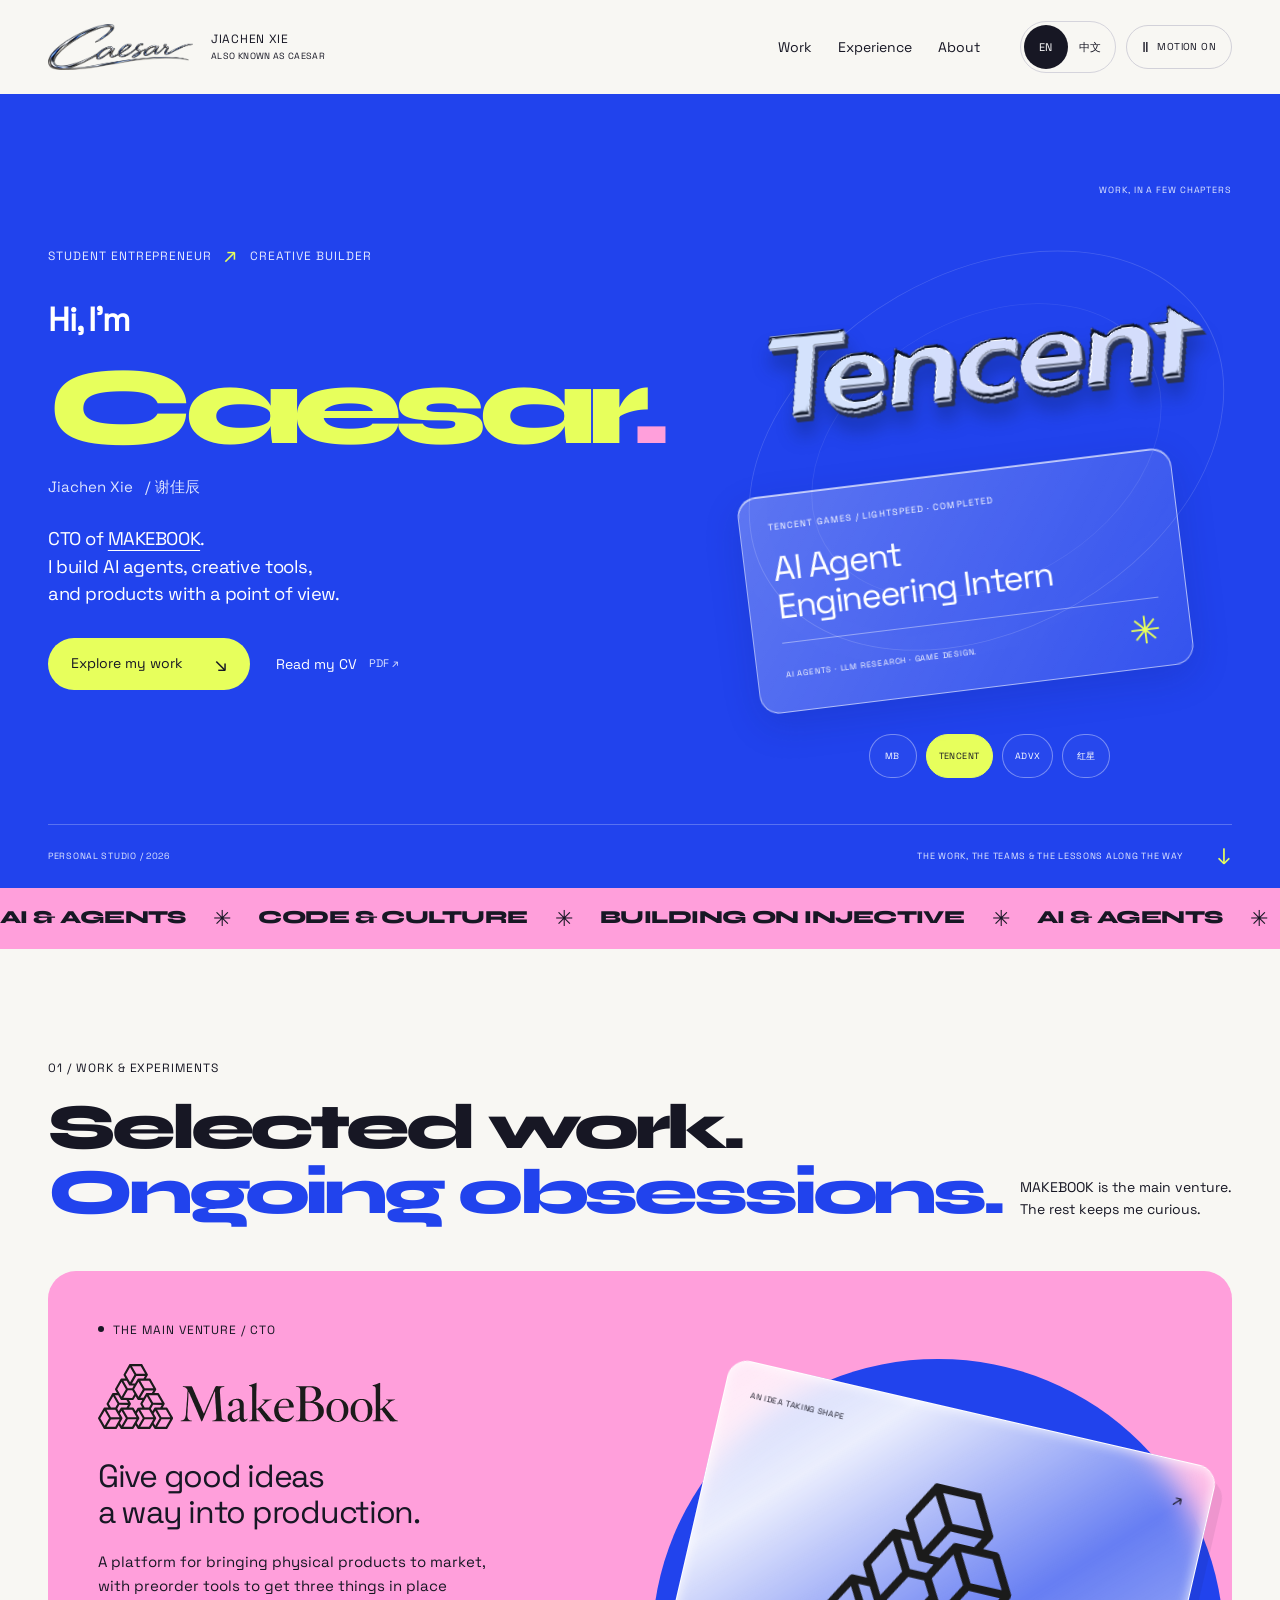
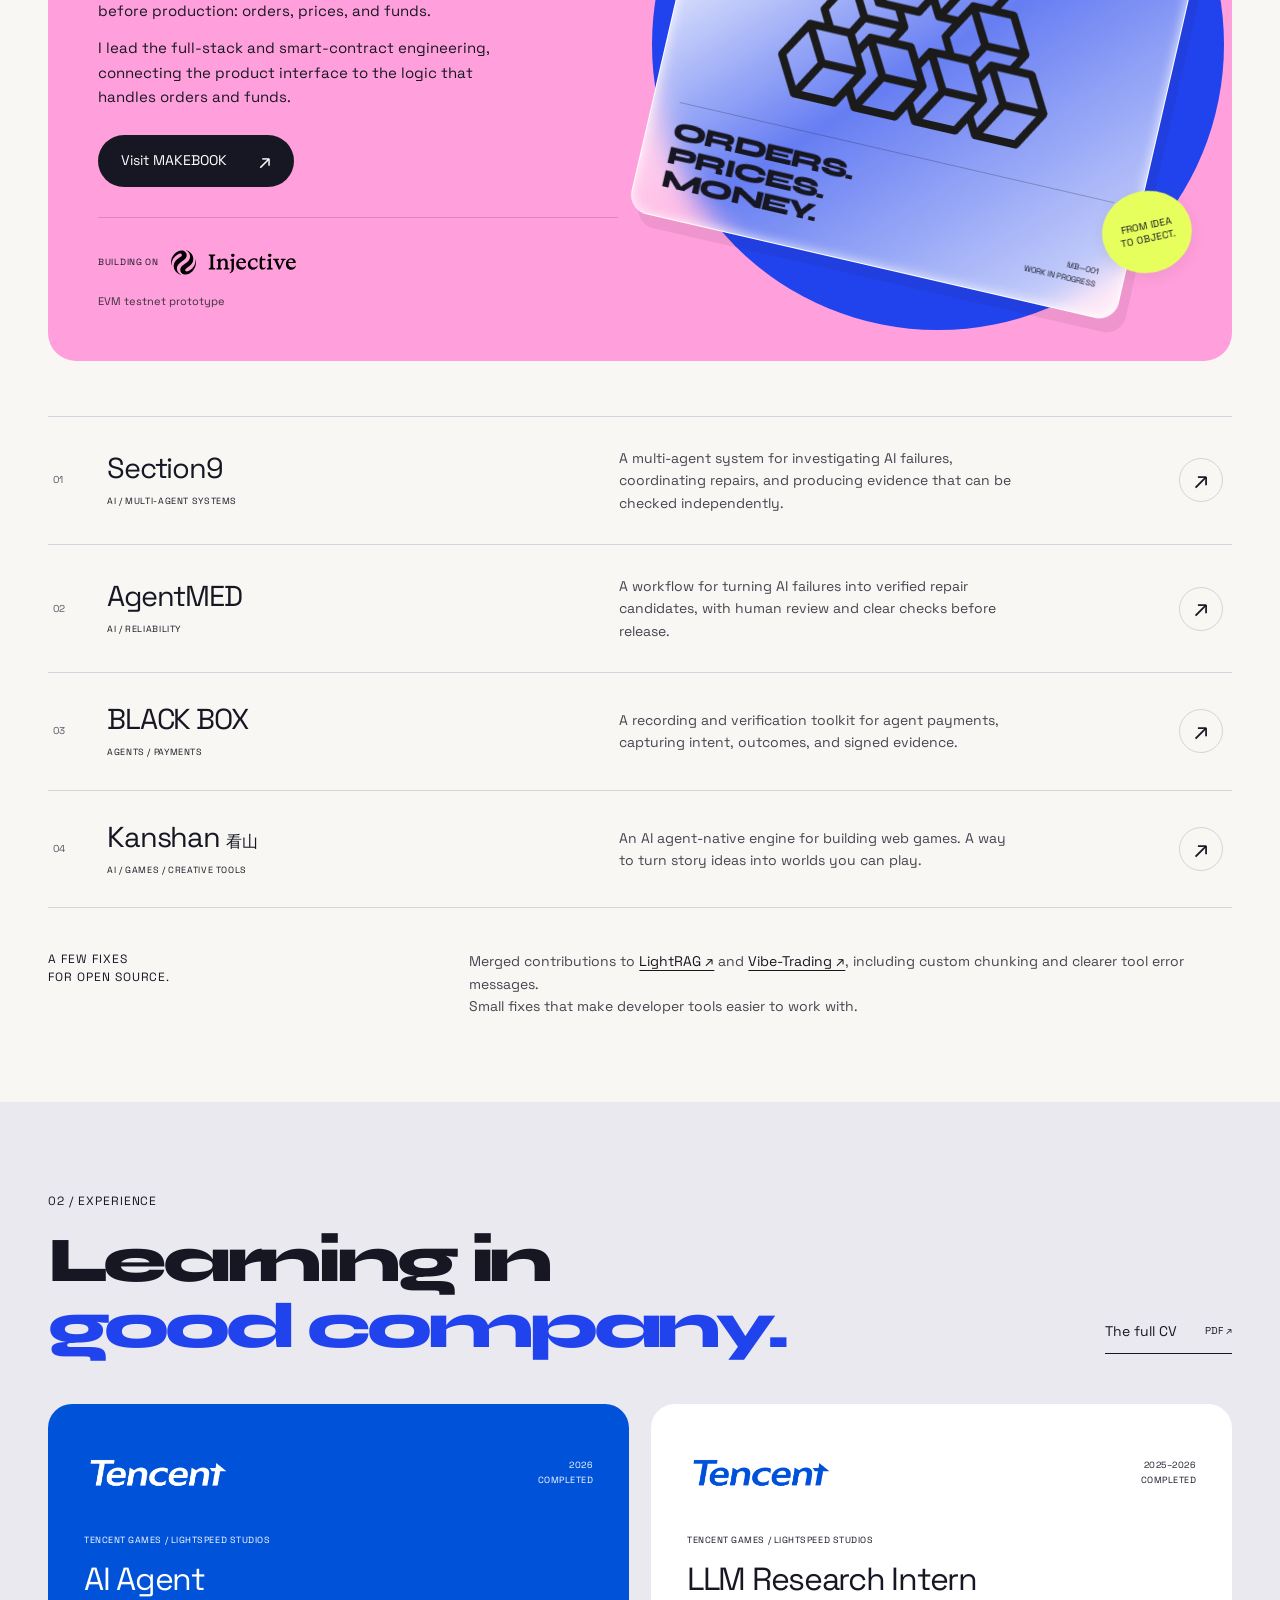
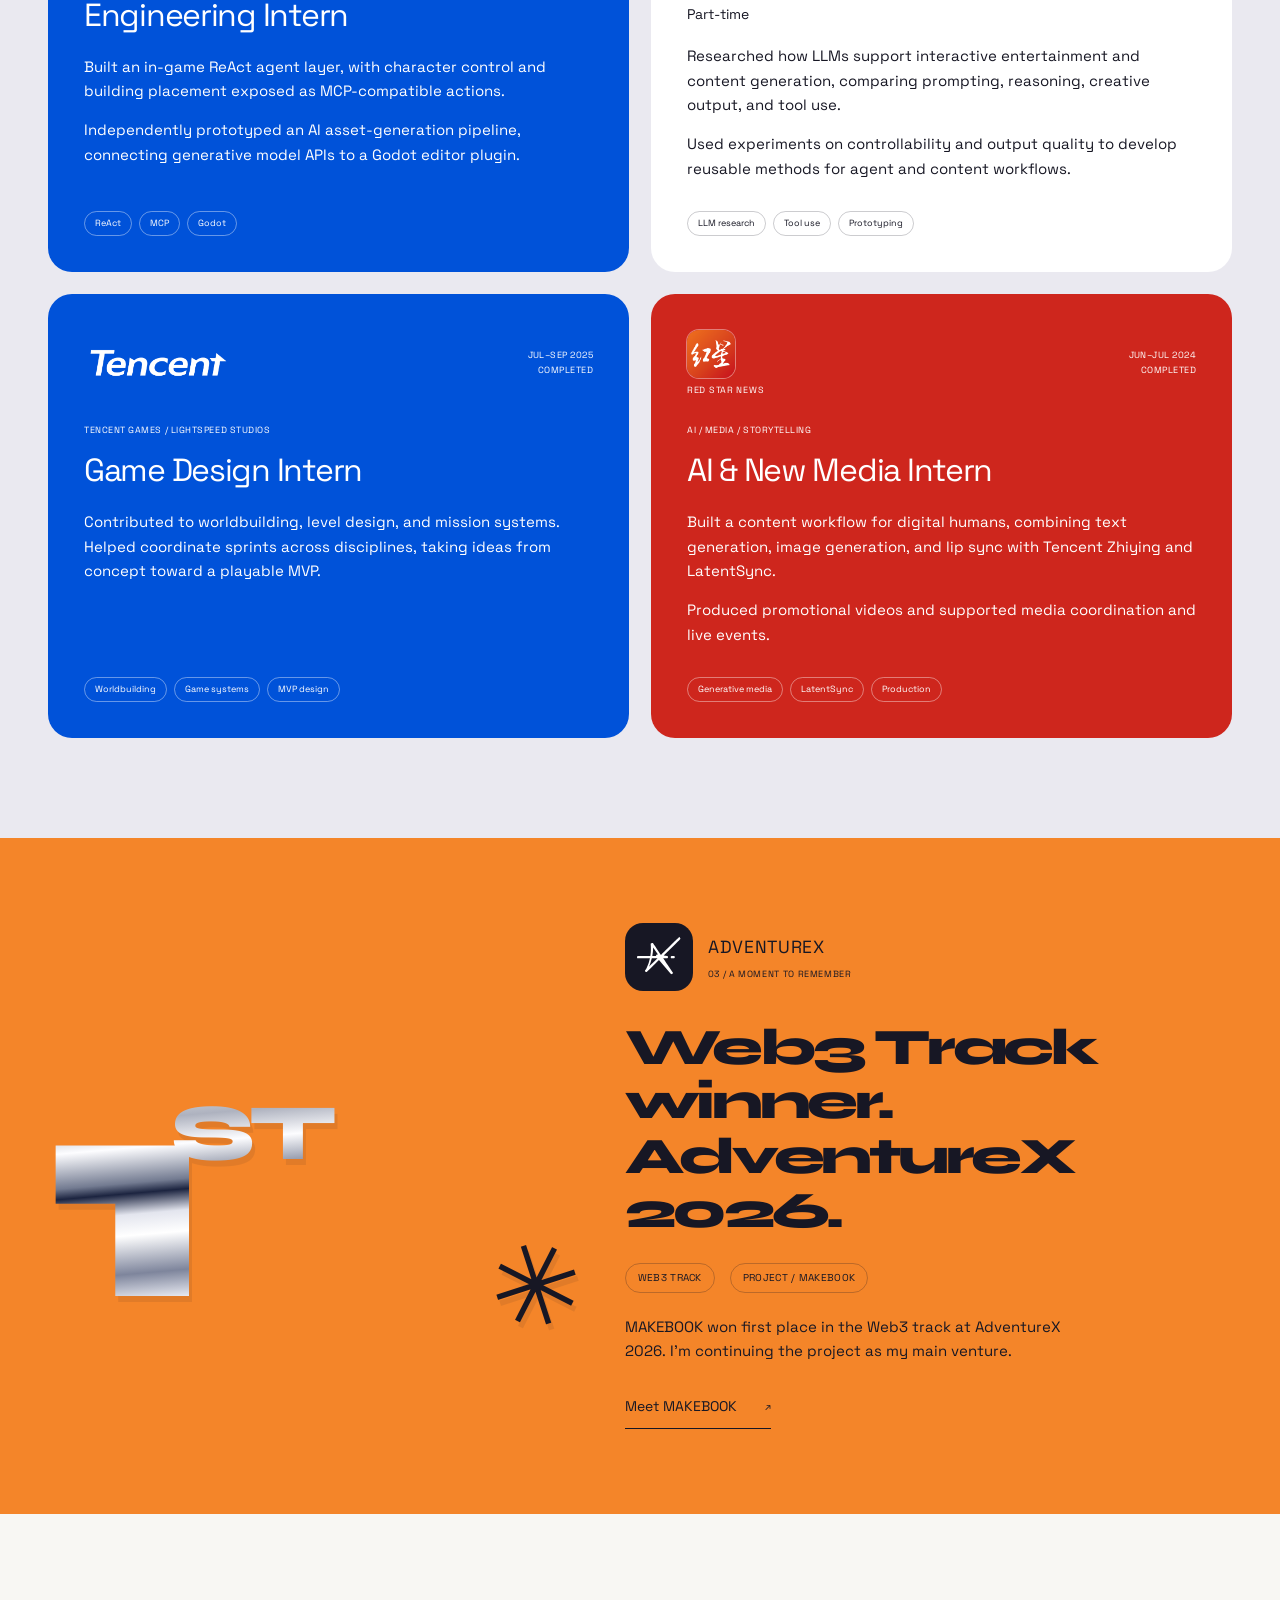
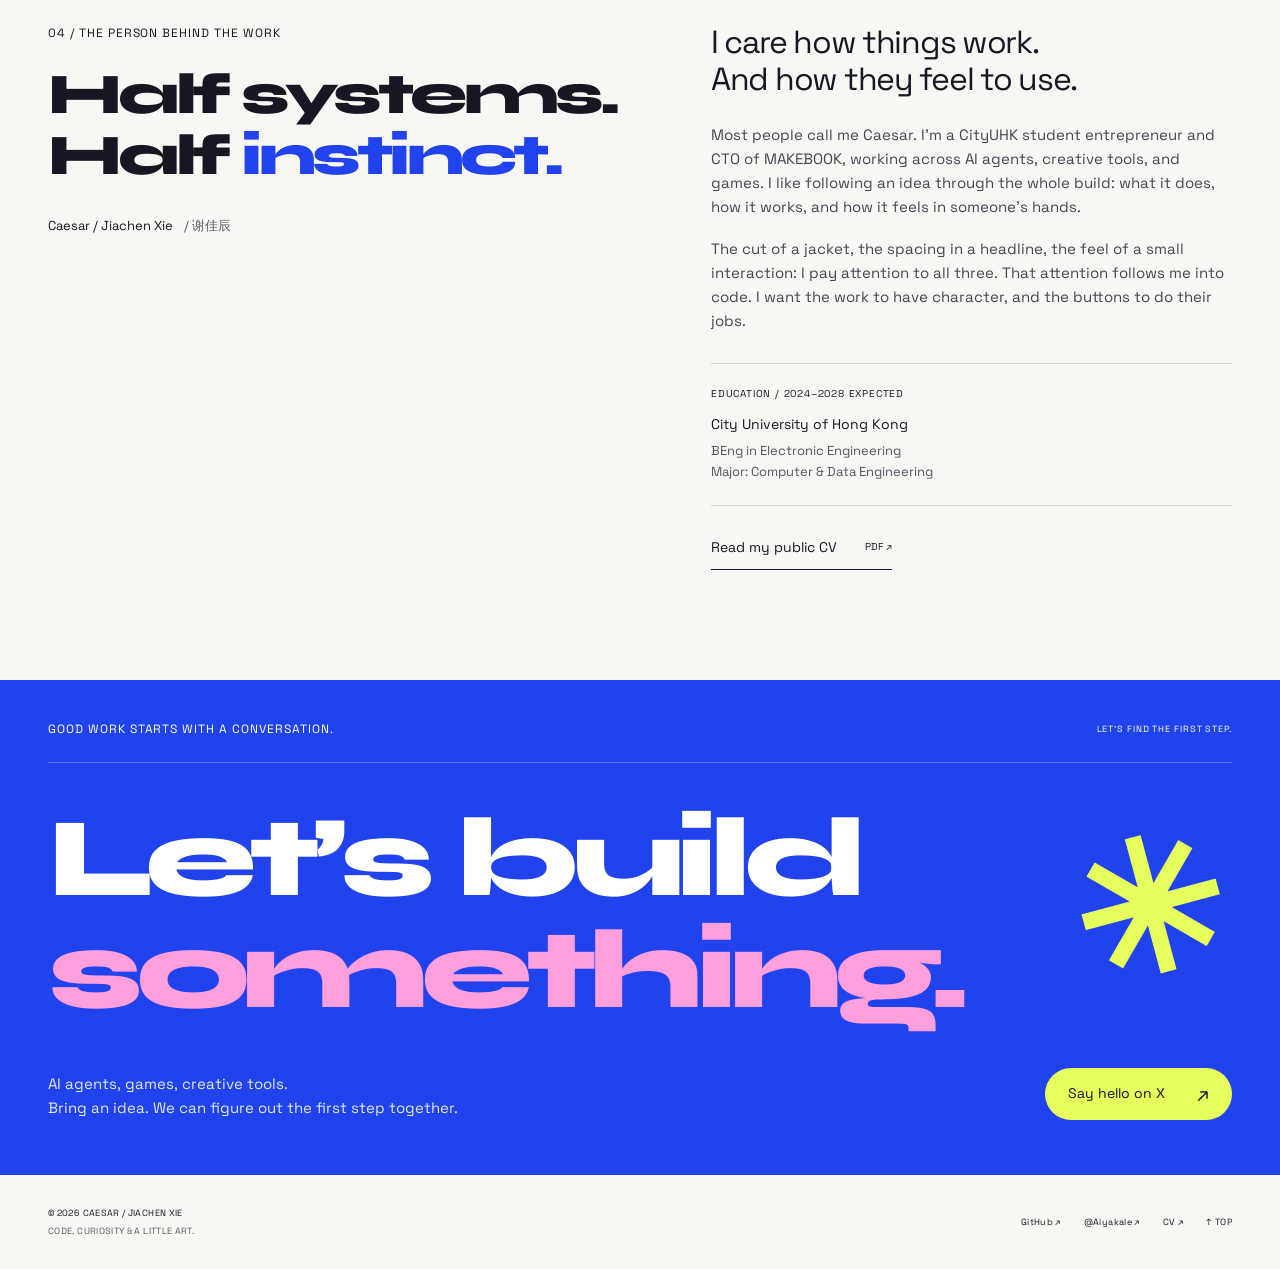
==== index.html @ 3cf240cf "Verify portfolio ownership in Google Search Console" ====
<!doctype html>
<html lang="en">
<head>
  <meta charset="utf-8">
  <meta name="viewport" content="width=device-width, initial-scale=1">
  <meta name="theme-color" content="#2143ed">
  <meta name="google-site-verification" content="NfV_wQ1p8b_EclNgh9j-dV1jQuPxF62sKeQZvsVd0r0">
  <title data-i18n="page.title">Caesar / Jiachen Xie / 谢佳辰 — MAKEBOOK CTO &amp; AI Agents</title>
  <meta name="description" data-i18n-content="page.description" content="Caesar (Jiachen Xie), student entrepreneur and CTO of MAKEBOOK. AI agents, creative tools, and building on Injective. Explore my work and experience.">
  <link rel="canonical" href="https://er-s-an.github.io/en/">
  <link rel="alternate" hreflang="en" href="https://er-s-an.github.io/en/">
  <link rel="alternate" hreflang="zh-Hans" href="https://er-s-an.github.io/zh/">
  <link rel="alternate" hreflang="x-default" href="https://er-s-an.github.io/">
  <meta property="og:title" data-i18n-content="page.title" content="Caesar / Jiachen Xie / 谢佳辰 — MAKEBOOK CTO &amp; AI Agents">
  <meta property="og:description" data-i18n-content="page.social" content="Student entrepreneur and CTO of MAKEBOOK. Building AI agents, creative tools, and products with a point of view.">
  <meta property="og:type" content="website">
  <meta property="og:url" content="https://er-s-an.github.io/en/">
  <meta property="og:locale" content="en_US">
  <meta property="og:locale:alternate" content="zh_CN">
  <meta property="og:image" content="https://er-s-an.github.io/assets/social-card.png">
  <meta property="og:image:width" content="1200">
  <meta property="og:image:height" content="630">
  <meta name="twitter:card" content="summary_large_image">
  <meta name="twitter:creator" content="@Aiyakale">
  <script type="application/ld+json" id="profile-schema">
  {
    "@context": "https://schema.org",
    "@type": "ProfilePage",
    "@id": "https://er-s-an.github.io/en/#profile",
    "url": "https://er-s-an.github.io/en/",
    "name": "Caesar / Jiachen Xie / 谢佳辰 — MAKEBOOK CTO & AI Agents",
    "description": "Caesar (Jiachen Xie), student entrepreneur and CTO of MAKEBOOK. AI agents, creative tools, and building on Injective.",
    "inLanguage": "en",
    "mainEntity": {
      "@type": "Person",
      "@id": "https://er-s-an.github.io/#person",
      "name": "Jiachen Xie",
      "alternateName": ["谢佳辰", "Caesar", "er-s-an"],
      "url": "https://er-s-an.github.io/",
      "description": "Student entrepreneur and CTO of MAKEBOOK. Building AI agents, creative tools, and products with a point of view.",
      "jobTitle": "CTO",
      "worksFor": {"@type": "Organization", "name": "MAKEBOOK", "url": "https://makebook.xyz"},
      "affiliation": {"@type": "CollegeOrUniversity", "name": "City University of Hong Kong", "url": "https://www.cityu.edu.hk/"},
      "sameAs": ["https://github.com/er-s-an", "https://x.com/Aiyakale"]
    }
  }
  </script>
  <link rel="icon" href="/assets/favicon.svg" type="image/svg+xml">
  <link rel="preload" href="/assets/fonts/syne-extrabold.ttf" as="font" type="font/ttf" crossorigin>
  <link rel="preload" href="/assets/fonts/space-grotesk-regular.ttf" as="font" type="font/ttf" crossorigin>
  <link rel="preload" href="/assets/caesar-signature.webp" as="image">
  <link rel="preload" href="/assets/metal/caesar.png" as="image">
  <link rel="stylesheet" href="/style.css?v=seo-1">
  <script src="/liquid-metal.js?v=mercury-2" defer></script>
  <script src="/i18n.js?v=seo-1" defer></script>
  <script src="/script.js?v=seo-1" defer></script>
</head>
<body id="top">
  <svg class="material-defs" aria-hidden="true" width="0" height="0"><defs>
    <linearGradient id="liquid-chrome" x1="0" y1="0" x2="80" y2="400" gradientUnits="userSpaceOnUse" spreadMethod="reflect"><stop offset="0" stop-color="#f8fcff"/><stop offset=".12" stop-color="#798aaf"/><stop offset=".22" stop-color="#fdfefe"/><stop offset=".34" stop-color="#18274e"/><stop offset=".39" stop-color="#eef5ff"/><stop offset=".47" stop-color="#b9c7e3"/><stop offset=".53" stop-color="#fff"/><stop offset=".57" stop-color="#253452"/><stop offset=".68" stop-color="#aabbd9"/><stop offset=".8" stop-color="#fff"/><stop offset=".9" stop-color="#c4a5cf"/><stop offset="1" stop-color="#657ba8"/></linearGradient>
    <filter id="chrome-bevel" x="-20%" y="-30%" width="140%" height="160%" color-interpolation-filters="sRGB"><feGaussianBlur in="SourceAlpha" stdDeviation="2" result="bump"/><feSpecularLighting in="bump" surfaceScale="5" specularConstant="1.3" specularExponent="24" lighting-color="#fff" result="light"><fePointLight x="100" y="-150" z="300"/></feSpecularLighting><feComposite in="light" in2="SourceAlpha" operator="in" result="shine"/><feComposite in="SourceGraphic" in2="shine" operator="arithmetic" k1="0" k2="1" k3=".7" k4="0"/><feDropShadow dx="0" dy="7" stdDeviation="5" flood-color="#061849" flood-opacity=".4"/></filter>
    <filter id="redstar-ink" color-interpolation-filters="sRGB"><feColorMatrix type="matrix" values="-6 0 0 0 5.6 -6 0 0 0 5.6 -6 0 0 0 5.6 0 0 0 1 0"/></filter>
    <mask id="brand-makebook" style="mask-type:alpha"><image href="/assets/brands/makebook-mark.svg" x="170" y="60" width="260" height="250"/></mask>
    <mask id="brand-tencent" style="mask-type:alpha"><image href="/assets/brands/tencent-white.png" x="30" y="60" width="540" height="270"/></mask>
    <mask id="brand-advx" style="mask-type:alpha"><image href="/assets/brands/adventurex.svg" x="160" y="45" width="280" height="280"/></mask>
    <mask id="brand-redstar" style="mask-type:luminance"><image href="/assets/brands/redstar-wordmark.png" x="-734" y="-316" width="2070" height="1034" filter="url(#redstar-ink)"/></mask>
  </defs></svg>
  <div class="brand-intro" aria-hidden="true" hidden>
    <div class="intro-veil"></div>
    <canvas class="intro-liquid" width="1280" height="900"></canvas>
    <div class="intro-logo"><img src="/assets/caesar-signature.webp" width="1400" height="445" alt=""></div>
  </div>
  <a class="skip-link" href="#main" data-i18n="skip">Skip to content</a>
  <header class="site-header wrap">
    <a class="identity" href="#top" aria-label="Caesar / Jiachen Xie, back to top" data-i18n-aria="label.identity"><img class="monogram" src="/assets/caesar-signature.webp" width="1400" height="445" alt="Caesar"><span data-i18n="identity">JIACHEN XIE<small>ALSO KNOWN AS CAESAR</small></span></a>
    <nav aria-label="Main navigation" data-i18n-aria="label.nav"><a href="#work" data-i18n="nav.work">Work</a><a href="#experience" data-i18n="nav.experience">Experience</a><a href="#about" data-i18n="nav.about">About</a></nav>
    <div class="header-controls">
      <div class="language-switch" role="group" aria-label="Language / 语言"><a href="/en/" data-language="en" lang="en" aria-label="English" aria-current="page">EN</a><a href="/zh/" data-language="zh" lang="zh-Hans" aria-label="简体中文" aria-current="false">中文</a></div>
    <button class="motion-button" type="button" aria-pressed="false" aria-label="Pause animations" title="Pause animations" hidden><span class="motion-symbol" aria-hidden="true">Ⅱ</span><span class="motion-label">MOTION ON</span></button>
    </div>
  </header>

  <main id="main">
    <section class="hero" aria-labelledby="hero-title" data-scroll-scene>
      <div class="hero-grid wrap">
        <div class="hero-copy">
          <p class="eyebrow entrance" data-i18n="hero.eyebrow">STUDENT ENTREPRENEUR <span aria-hidden="true">↗</span> CREATIVE BUILDER</p>
          <h1 id="hero-title"><span class="hero-greeting" data-i18n="hero.greeting">Hi, I’m</span><span>Caesar<span class="hero-period">.</span></span></h1><p class="hero-realname">Jiachen Xie <span lang="zh">/ 谢佳辰</span></p>
          <p class="hero-intro entrance" data-i18n="hero.intro">CTO of <a href="https://makebook.xyz">MAKEBOOK</a>.<br>I build AI agents, creative tools,<br>and products with a point of view.</p>
          <div class="hero-actions entrance"><a class="button button-lime" href="#work" data-i18n="hero.work">Explore my work <span aria-hidden="true">↘</span></a><a class="hero-cv" href="/cv/Jiachen-Xie-CV.pdf" data-i18n="cv.hero">Read my CV <span>PDF ↗</span></a></div>
        </div>
        <div class="hero-art entrance" aria-label="Places I have built things, brand showcase" data-i18n-aria="label.showcase">
          <div class="orbit" aria-hidden="true"></div><span class="art-coordinate" data-i18n="hero.chapters">WORK, IN A FEW CHAPTERS</span>
          <div class="brand-stage" aria-hidden="true">
            <canvas class="brand-liquid" width="900" height="600"></canvas>
            <div class="brand-slide" data-brand="makebook"><svg viewBox="0 0 600 400"><g filter="url(#chrome-bevel)"><g mask="url(#brand-makebook)"><rect class="chrome-fill" x="-600" y="-400" width="1800" height="1200" fill="url(#liquid-chrome)"/></g></g></svg></div>
            <div class="brand-slide" data-brand="tencent" hidden><svg viewBox="0 0 600 400"><g filter="url(#chrome-bevel)"><g mask="url(#brand-tencent)"><rect class="chrome-fill" x="-600" y="-400" width="1800" height="1200" fill="url(#liquid-chrome)"/></g></g></svg></div>
            <div class="brand-slide" data-brand="advx" hidden><svg viewBox="0 0 600 400"><g filter="url(#chrome-bevel)"><g mask="url(#brand-advx)"><rect class="chrome-fill" x="-600" y="-400" width="1800" height="1200" fill="url(#liquid-chrome)"/></g></g></svg></div>
            <div class="brand-slide" data-brand="redstar" hidden><svg viewBox="0 0 600 400"><g filter="url(#chrome-bevel)"><g mask="url(#brand-redstar)"><rect class="chrome-fill" x="-600" y="-400" width="1800" height="1200" fill="url(#liquid-chrome)"/></g></g></svg></div>
          </div>
          <div class="glass-id"><span class="id-top" id="brand-name">MAKEBOOK / MAIN VENTURE</span><span class="id-name" id="brand-role">CTO &amp; builder</span><span class="id-bottom"><span id="brand-note">FULL-STACK PRODUCT &amp; SMART CONTRACTS.</span><span class="asterisk" aria-hidden="true">✳</span></span></div>
          <div class="brand-controls" role="group" aria-label="Choose a chapter" data-i18n-aria="label.chapters"><button type="button" data-brand="makebook" aria-pressed="true" aria-label="Show MAKEBOOK" data-i18n-aria="label.makebook">MB</button><button type="button" data-brand="tencent" aria-pressed="false" aria-label="Show Tencent" data-i18n-aria="label.tencent">TENCENT</button><button type="button" data-brand="advx" aria-pressed="false" aria-label="Show AdventureX" data-i18n-aria="label.advx">ADVX</button><button type="button" data-brand="redstar" aria-pressed="false" aria-label="Show Red Star News" data-i18n-aria="label.redstar">红星</button></div>
        </div>
      </div>
      <div class="hero-bottom wrap"><span data-i18n="hero.studio">PERSONAL STUDIO / 2026</span><a href="#experience" data-i18n="hero.more">THE WORK, THE TEAMS &amp; THE LESSONS ALONG THE WAY <span aria-hidden="true">↓</span></a></div>
    </section>

    <div class="manifesto-strip" aria-label="AI and agents. Code and culture. Building on Injective." data-i18n-aria="label.marquee"><div class="strip-track" aria-hidden="true"><span data-i18n="marquee">AI &amp; AGENTS <i>✳</i> CODE &amp; CULTURE <i>✳</i> BUILDING ON INJECTIVE <i>✳</i>&nbsp;</span><span data-i18n="marquee">AI &amp; AGENTS <i>✳</i> CODE &amp; CULTURE <i>✳</i> BUILDING ON INJECTIVE <i>✳</i>&nbsp;</span></div></div>

    <section class="work-section wrap" id="work" aria-labelledby="work-heading">
      <div class="section-heading reveal"><p class="eyebrow" data-i18n="work.eyebrow">01 / WORK &amp; EXPERIMENTS</p><h2 id="work-heading" data-i18n="work.title">Selected work.<br><span class="blue-text">Ongoing obsessions.</span></h2><p class="section-aside" data-i18n="work.aside">MAKEBOOK is the main venture.<br>The rest keeps me curious.</p></div>
      <article class="makebook-feature reveal" data-scroll-scene aria-labelledby="makebook-title">
        <div class="feature-copy">
          <p class="eyebrow" data-i18n="makebook.eyebrow"><span class="status-dot" aria-hidden="true"></span> THE MAIN VENTURE / CTO</p>
          <h3 id="makebook-title"><img class="makebook-wordmark" src="/assets/brands/makebook-wordmark.svg" width="1000" height="219" alt="MAKEBOOK" loading="lazy"></h3>
          <p class="feature-lede" data-i18n="makebook.lede">Give good ideas<br>a way into production.</p>
          <p data-i18n="makebook.description">A platform for bringing physical products to market, with preorder tools to get three things in place before production: orders, prices, and funds.</p>
          <p class="feature-role" data-i18n="makebook.role">I lead the full-stack and smart-contract engineering, connecting the product interface to the logic that handles orders and funds.</p>
          <a class="button button-dark" href="https://makebook.xyz" data-i18n="makebook.visit">Visit MAKEBOOK <span aria-hidden="true">↗</span></a>
          <div class="injective-lockup"><span data-i18n="makebook.building">BUILDING ON</span><a href="https://injective.com" aria-label="Injective"><img src="/assets/brands/injective-black.svg" width="180" height="42" alt="Injective" loading="lazy"></a><small data-i18n="makebook.stage">EVM testnet prototype</small></div>
        </div>
        <div class="feature-art" aria-hidden="true"><span class="feature-orbit"></span><div class="venture-card"><div class="venture-card-top"><span data-i18n="makebook.card.top">AN IDEA TAKING SHAPE</span><span>↗</span></div><img src="/assets/brands/makebook-mark.svg" width="1000" height="875" alt="" loading="lazy"><div class="venture-card-bottom"><span data-i18n="makebook.card.bottom">ORDERS.<br>PRICES.<br>MONEY.</span><span class="serial" data-i18n="makebook.card.serial">MB—001<br>WORK IN PROGRESS</span></div></div><span class="venture-sticker" data-i18n="makebook.sticker">FROM IDEA<br>TO OBJECT.</span></div>
      </article>

      <div class="project-list">
        <a class="project-row reveal" href="https://github.com/er-s-an/section9"><span class="project-number">01</span><div class="project-title"><h3>Section9</h3><span data-i18n="project.agents">AI / MULTI-AGENT SYSTEMS</span></div><p data-i18n="section9.description">A multi-agent system for investigating AI failures, coordinating repairs, and producing evidence that can be checked independently.</p><span class="project-arrow" aria-hidden="true">↗</span></a>
        <a class="project-row reveal" href="https://github.com/er-s-an/AgentMED0"><span class="project-number">02</span><div class="project-title"><h3>AgentMED</h3><span data-i18n="project.reliability">AI / RELIABILITY</span></div><p data-i18n="agentmed.description">A workflow for turning AI failures into verified repair candidates, with human review and clear checks before release.</p><span class="project-arrow" aria-hidden="true">↗</span></a>
        <a class="project-row reveal" href="https://github.com/er-s-an/AIX_blackbox"><span class="project-number">03</span><div class="project-title"><h3>BLACK BOX</h3><span data-i18n="project.payments">AGENTS / PAYMENTS</span></div><p data-i18n="blackbox.description">A recording and verification toolkit for agent payments, capturing intent, outcomes, and signed evidence.</p><span class="project-arrow" aria-hidden="true">↗</span></a>
        <a class="project-row reveal" href="https://github.com/er-s-an/kanshanOPENdoor"><span class="project-number">04</span><div class="project-title"><h3>Kanshan <span lang="zh">看山</span></h3><span data-i18n="project.games">AI / GAMES / CREATIVE TOOLS</span></div><p data-i18n="kanshan.description">An AI agent-native engine for building web games. A way to turn story ideas into worlds you can play.</p><span class="project-arrow" aria-hidden="true">↗</span></a>
      </div>
      <div class="open-source reveal"><p class="eyebrow" data-i18n="oss.eyebrow">A FEW FIXES<br>FOR OPEN SOURCE.</p><p data-i18n="oss.description">Merged contributions to <a href="https://github.com/HKUDS/LightRAG/pull/3665">LightRAG ↗</a> and <a href="https://github.com/HKUDS/Vibe-Trading/pull/1129">Vibe-Trading ↗</a>, including custom chunking and clearer tool error messages.<br>Small fixes that make developer tools easier to work with.</p></div>
    </section>

    <section class="experience-section" id="experience" aria-labelledby="experience-heading"><div class="wrap">
      <div class="section-heading reveal"><p class="eyebrow" data-i18n="experience.eyebrow">02 / EXPERIENCE</p><h2 id="experience-heading" data-i18n="experience.title">Learning in<br><span class="blue-text">good company.</span></h2><a class="text-link" href="/cv/Jiachen-Xie-CV.pdf" data-i18n="cv.full">The full CV <span>PDF ↗</span></a></div>
      <div class="experience-grid">
        <article class="experience-card experience-blue reveal"><div class="experience-brand"><img src="/assets/brands/tencent-white.png" width="2162" height="889" alt="Tencent" loading="lazy"><span data-i18n="experience.2026">2026<br>COMPLETED</span></div><p class="eyebrow" data-i18n="tencent.department">TENCENT GAMES / LIGHTSPEED STUDIOS</p><h3 data-i18n="tencent.agent.title">AI Agent<br>Engineering Intern</h3><p data-i18n="tencent.agent.actions">Built an in-game ReAct agent layer, with character control and building placement exposed as MCP-compatible actions.</p><p data-i18n="tencent.agent.assets">Independently prototyped an AI asset-generation pipeline, connecting generative model APIs to a Godot editor plugin.</p><div class="skill-tags"><span>ReAct</span><span>MCP</span><span>Godot</span></div></article>
        <article class="experience-card experience-white reveal"><div class="experience-brand"><img src="/assets/brands/tencent-blue.png" width="2162" height="889" alt="Tencent" loading="lazy"><span data-i18n="experience.2025">2025–2026<br>COMPLETED</span></div><p class="eyebrow" data-i18n="tencent.department">TENCENT GAMES / LIGHTSPEED STUDIOS</p><h3 data-i18n="tencent.research.title">LLM Research Intern<span class="role-note">Part-time</span></h3><p data-i18n="tencent.research.explore">Researched how LLMs support interactive entertainment and content generation, comparing prompting, reasoning, creative output, and tool use.</p><p data-i18n="tencent.research.methods">Used experiments on controllability and output quality to develop reusable methods for agent and content workflows.</p><div class="skill-tags"><span data-i18n="tag.research">LLM research</span><span data-i18n="tag.tools">Tool use</span><span data-i18n="tag.prototype">Prototyping</span></div></article>
        <article class="experience-card experience-blue reveal"><div class="experience-brand"><img src="/assets/brands/tencent-white.png" width="2162" height="889" alt="Tencent" loading="lazy"><span data-i18n="experience.game.date">JUL–SEP 2025<br>COMPLETED</span></div><p class="eyebrow" data-i18n="tencent.department">TENCENT GAMES / LIGHTSPEED STUDIOS</p><h3 data-i18n="tencent.game.title">Game Design Intern</h3><p data-i18n="tencent.game.description">Contributed to worldbuilding, level design, and mission systems. Helped coordinate sprints across disciplines, taking ideas from concept toward a playable MVP.</p><div class="skill-tags"><span data-i18n="tag.worldbuilding">Worldbuilding</span><span data-i18n="tag.game">Game systems</span><span data-i18n="tag.mvp">MVP design</span></div></article>
        <article class="experience-card experience-redstar reveal"><div class="experience-brand"><span class="redstar-name"><img src="/assets/brands/redstar.png" width="80" height="80" alt="红星新闻" loading="lazy"><small data-i18n="redstar.name">RED STAR NEWS</small></span><span data-i18n="experience.media.date">JUN–JUL 2024<br>COMPLETED</span></div><p class="eyebrow" data-i18n="redstar.department">AI / MEDIA / STORYTELLING</p><h3 data-i18n="redstar.title">AI &amp; New Media Intern</h3><p data-i18n="redstar.workflow">Built a content workflow for digital humans, combining text generation, image generation, and lip sync with Tencent Zhiying and LatentSync.</p><p data-i18n="redstar.production">Produced promotional videos and supported media coordination and live events.</p><div class="skill-tags"><span data-i18n="tag.media">Generative media</span><span>LatentSync</span><span data-i18n="tag.production">Production</span></div></article>
      </div>
    </div></section>

    <section class="award-section" id="award" aria-labelledby="award-heading" data-scroll-scene><div class="award-grid wrap reveal"><div class="award-number" aria-hidden="true">1<span data-i18n="award.suffix">ST</span><span class="award-star">✳</span></div><div class="award-copy"><a class="adventurex-lockup" href="https://adventure-x.org/" aria-label="AdventureX official website" data-i18n-aria="label.advxsite"><img src="/assets/brands/adventurex.svg" width="200" height="200" alt="AdventureX" loading="lazy"><span>ADVENTUREX<small data-i18n="award.eyebrow">03 / A MOMENT TO REMEMBER</small></span></a><h2 id="award-heading" data-i18n="award.title">Web3 Track winner.<br>AdventureX 2026.</h2><div class="award-detail"><span data-i18n="award.track">WEB3 TRACK</span><span data-i18n="award.project">PROJECT / MAKEBOOK</span></div><p data-i18n="award.description">MAKEBOOK won first place in the Web3 track at AdventureX 2026. I’m continuing the project as my main venture.</p><a class="text-link" href="https://makebook.xyz" data-i18n="award.visit">Meet MAKEBOOK <span aria-hidden="true">↗</span></a></div></div></section>

    <section class="about-section wrap" id="about" aria-labelledby="about-heading"><div class="about-heading reveal"><p class="eyebrow" data-i18n="about.eyebrow">04 / THE PERSON BEHIND THE WORK</p><h2 id="about-heading" data-i18n="about.title">Half systems.<br>Half <span class="blue-text">instinct.</span></h2><p class="about-signature">Caesar / Jiachen Xie <span lang="zh">/ 谢佳辰</span></p></div><div class="about-copy reveal"><p class="about-lede" data-i18n="about.lede">I care how things work.<br>And how they feel to use.</p><p data-i18n="about.bio">Most people call me Caesar. I’m a CityUHK student entrepreneur and CTO of MAKEBOOK, working across AI agents, creative tools, and games. I like following an idea through the whole build: what it does, how it works, and how it feels in someone’s hands.</p><p data-i18n="about.taste">The cut of a jacket, the spacing in a headline, the feel of a small interaction: I pay attention to all three. That attention follows me into code. I want the work to have character, and the buttons to do their jobs.</p><div class="education"><span class="eyebrow" data-i18n="education.dates">EDUCATION / 2024–2028 EXPECTED</span><strong data-i18n="education.school">City University of Hong Kong</strong><span data-i18n="education.degree">BEng in Electronic Engineering<br>Major: Computer &amp; Data Engineering</span></div><a class="text-link" href="/cv/Jiachen-Xie-CV.pdf" data-i18n="cv.public">Read my public CV <span>PDF ↗</span></a></div></section>

    <section class="contact-section" id="contact" aria-labelledby="contact-heading"><div class="wrap contact-inner reveal"><div class="contact-top"><p class="eyebrow" data-i18n="contact.eyebrow">GOOD WORK STARTS WITH A CONVERSATION.</p><span data-i18n="contact.aside">LET’S FIND THE FIRST STEP.</span></div><h2 id="contact-heading" data-i18n="contact.title">Let’s build<br><span>something.</span><span class="contact-star" aria-hidden="true">✳</span></h2><div class="contact-bottom"><p data-i18n="contact.description">AI agents, games, creative tools.<br>Bring an idea. We can figure out the first step together.</p><a class="button button-lime" href="https://x.com/Aiyakale" data-i18n="contact.hello">Say hello on X <span aria-hidden="true">↗</span></a></div></div></section>
  </main>
  <footer class="site-footer wrap"><p>© 2026 CAESAR / JIACHEN XIE <span data-i18n="footer.tagline">CODE, CURIOSITY &amp; A LITTLE ART.</span></p><div><a href="https://github.com/er-s-an">GitHub ↗</a><a href="https://x.com/Aiyakale">@Aiyakale ↗</a><a href="/cv/Jiachen-Xie-CV.pdf" data-i18n="footer.cv">CV ↗</a><a href="#top" aria-label="Back to top" data-i18n-aria="label.top" data-i18n="footer.top">↑ TOP</a></div></footer>
</body>
</html>
---- style.css ----
@font-face{font-family:Syne;src:url('assets/fonts/syne-extrabold.ttf') format('truetype');font-weight:800;font-display:swap}
@font-face{font-family:Space;src:url('assets/fonts/space-grotesk-regular.ttf') format('truetype');font-weight:400;font-display:swap}
:root{--blue:#2143ed;--tencent-blue:#0052d9;--redstar-red:#ce261d;--adventurex-orange:#f48529;--ink:#171724;--paper:#f8f7f3;--pink:#ff9fdb;--lime:#e7ff5c;--line:#d5d4dc;--display:Syne,Arial,sans-serif;--body:Space,Arial,sans-serif;color:var(--ink);background:var(--paper);font-family:var(--body);scroll-behavior:smooth}
*{box-sizing:border-box}body{margin:0;font-size:1rem;line-height:1.6}h1,h2,h3,p{margin:0}h1,h2,h3{line-height:1.06}h1,h2{font-family:var(--display);font-weight:800;letter-spacing:-.065em}h3{font-weight:400;letter-spacing:-.04em}a{color:inherit;text-decoration:none}button{font:inherit;color:inherit;cursor:pointer}img{max-width:100%;height:auto;display:block}a,button{-webkit-tap-highlight-color:transparent}a:focus-visible,button:focus-visible{outline:3px solid #c00f82;outline-offset:6px;border-radius:4px}::selection{background:var(--pink);color:var(--ink)}.wrap{width:min(1280px,calc(100% - 96px));margin-inline:auto}.eyebrow{font-size:.75rem;line-height:1.5;letter-spacing:.08em;font-weight:400}.blue-text{color:var(--blue)}.skip-link{position:fixed;top:10px;left:10px;padding:12px 20px;background:var(--lime);z-index:99;transform:translateY(-200%)}.skip-link:focus{transform:none}.site-header{min-height:94px;display:flex;align-items:center;gap:40px;justify-content:space-between}.identity{display:flex;align-items:center;gap:12px;font-size:.75rem;letter-spacing:.06em}.identity small{font-size:.5625rem;display:block;letter-spacing:.04em}.monogram{font-family:var(--display);font-size:2.6rem;line-height:1;letter-spacing:-.1em;padding-right:5px;color:var(--blue)}nav{display:flex;gap:26px;margin-left:auto}nav a{min-height:44px;display:flex;align-items:center;font-size:.875rem;transition:color .2s}nav a:hover{color:var(--blue)}.motion-button{display:flex;align-items:center;gap:8px;border:1px solid #d2d1d9;background:transparent;border-radius:100px;padding:8px 15px;min-height:44px;font-size:.625rem;letter-spacing:.04em;white-space:nowrap}.motion-symbol{font-size:.875rem}.motion-button:disabled{cursor:default}.motion-button[hidden]{display:none}
.hero{position:relative;overflow:hidden;background:var(--blue);color:white}.hero::before{content:'';position:absolute;inset:0;pointer-events:none;background:linear-gradient(90deg,transparent 49.9%,#ffffff09 50%,transparent 50.1%),linear-gradient(transparent 49.9%,#ffffff09 50%,transparent 50.1%);background-size:120px 120px}.hero-grid{position:relative;display:grid;grid-template-columns:minmax(0,1.4fr) minmax(0,1fr);gap:20px;min-height:730px;padding-block:58px 46px}.hero-copy{z-index:2;align-self:center}.hero .eyebrow{color:#e4e8ff;display:flex;gap:12px;align-items:center}.hero .eyebrow>span{color:var(--lime);font-size:1.3rem}.hero h1{font-size:clamp(4rem,9vw,8.8rem);line-height:.89;margin:30px 0 26px;letter-spacing:-.075em}.hero h1>span{color:var(--lime)}.hero-period{color:var(--pink)}.hero-intro{font-size:1.25rem;line-height:1.5;letter-spacing:-.025em}.hero-intro a{text-decoration:underline;text-underline-offset:5px}.hero-actions{display:flex;align-items:center;gap:26px;margin-top:30px;flex-wrap:wrap}.button{display:inline-flex;align-items:center;justify-content:space-between;gap:32px;min-height:52px;border-radius:99px;padding:14px 23px;font-size:.875rem;line-height:1.4;transition:transform .22s,box-shadow .22s}.button:hover{transform:translateY(-3px);box-shadow:0 6px 0 #00000020}.button:active{transform:translateY(0)}.button span{font-size:1.25rem;line-height:1}.button-lime{background:var(--lime);color:var(--ink)}.button-dark{background:var(--ink);color:white}.hero-cv{font-size:.875rem;min-height:44px;display:flex;align-items:center;gap:12px}.hero-cv span{font-size:.6875rem;color:#dbe2ff}.hero-art{position:relative;min-width:0;min-height:570px;align-self:stretch}.orbit{position:absolute;width:105%;aspect-ratio:1;border:1px solid #ffffff37;border-radius:50%;top:3%;left:-3%;transform:rotate(-30deg) scaleY(.7)}.orbit::after{content:'';position:absolute;inset:13%;border:1px solid #ffffff20;border-radius:50%}.art-coordinate{position:absolute;top:4%;right:0;font-size:.5625rem;letter-spacing:.1em;color:#e1e7ff}.glass-id{position:absolute;bottom:7%;left:5%;width:82%;border-radius:20px;padding:25px 28px 18px;background:linear-gradient(125deg,#ffffff45,#ffffff17);border:1px solid #ffffff88;box-shadow:inset 0 1px 0 #ffffffb0,0 12px 36px #14258333;backdrop-filter:blur(18px);-webkit-backdrop-filter:blur(18px);transform:rotate(-7deg);z-index:2}.id-top{display:block;letter-spacing:.12em;font-size:.5625rem}.id-name{display:block;font-family:var(--display);font-size:2.2rem;letter-spacing:-.045em;line-height:1.05;margin:16px 0}.id-bottom{border-top:1px solid #ffffff66;padding-top:12px;display:flex;align-items:center;justify-content:space-between;font-size:.5rem;letter-spacing:.1em}.asterisk{font-size:2.4rem;line-height:1;color:var(--lime)}.edition-sticker{position:absolute;right:-9px;bottom:19%;z-index:3;background:var(--pink);color:var(--ink);border-radius:50%;padding:28px 18px;font-size:.7rem;line-height:1.3;letter-spacing:.07em;text-align:center;transform:rotate(14deg);box-shadow:0 8px 14px #09209524}.hero-bottom{position:relative;display:flex;justify-content:space-between;align-items:center;gap:25px;min-height:64px;border-top:1px solid #ffffff40;font-size:.5625rem;letter-spacing:.08em;color:#e1e7ff}.hero-bottom a{display:flex;align-items:center;gap:35px;min-height:44px}.hero-bottom a span{font-size:1.4rem;color:var(--lime)}.manifesto-strip{overflow:hidden;background:var(--pink);padding:16px 0}.strip-track{display:flex;width:max-content;animation:marquee 32s linear infinite}.strip-track>span{font-family:var(--display);font-size:1.15rem;line-height:1.3;white-space:nowrap;letter-spacing:-.03em}.strip-track i{font-style:normal;margin:0 22px;font-size:1.4rem;vertical-align:middle}
.work-section{padding-block:110px 85px}.section-heading{position:relative;margin-bottom:45px}.section-heading h2{font-size:clamp(2.9rem,5vw,4.6rem);margin-top:18px;line-height:1.02}.section-aside,.section-heading>.text-link{position:absolute;right:0;bottom:5px;font-size:.875rem;line-height:1.6}.makebook-feature{display:grid;grid-template-columns:1fr 1fr;background:var(--pink);border-radius:28px;overflow:hidden;padding:50px;gap:45px}.feature-copy{z-index:2}.feature-copy h3{margin:25px 0 30px}.makebook-wordmark{width:300px}.status-dot{display:inline-block;background:var(--ink);border-radius:50%;width:6px;height:6px;margin-right:5px;vertical-align:2px}.feature-lede{font-size:2rem;line-height:1.1;letter-spacing:-.04em;margin-bottom:20px}.feature-copy>p:not(.eyebrow):not(.feature-lede){max-width:400px;font-size:.9375rem;line-height:1.65}.feature-role{margin:12px 0 25px}.injective-lockup{display:flex;flex-wrap:wrap;align-items:center;gap:9px 12px;margin-top:30px;border-top:1px solid #17172428;padding-top:22px}.injective-lockup>span{font-size:.5625rem;letter-spacing:.08em}.injective-lockup a{display:flex;align-items:center;min-height:44px}.injective-lockup img{width:125px;height:32px;object-fit:contain}.injective-lockup small{width:100%;font-size:.6875rem;color:#39313a}.feature-art{position:relative;align-self:center;min-width:0;padding:35px 10px}.feature-orbit{position:absolute;width:110%;aspect-ratio:1;border-radius:50%;background:var(--blue);left:-2%;top:2%}.venture-card{position:relative;padding:26px;border-radius:20px;background:linear-gradient(135deg,#ffffffc0,#ffffffe8 20%,#ffffff50 53%,#ffffffd0);border:1px solid #fff;box-shadow:10px 12px 0 #17172412,inset 0 0 12px #ffffffcc;backdrop-filter:blur(14px);-webkit-backdrop-filter:blur(14px);transform:rotate(8deg)}.venture-card-top{display:flex;justify-content:space-between;font-size:.5rem;letter-spacing:.08em;gap:20px}.venture-card-top>span:last-child{font-size:1rem}.venture-card>img{width:62%;margin:24px auto 30px}.venture-card-bottom{display:flex;justify-content:space-between;align-items:end;gap:16px;border-top:1px solid #17172440;padding-top:16px}.venture-card-bottom>span:first-child{font-family:var(--display);font-size:1.6rem;line-height:.95;letter-spacing:-.065em}.serial{font-size:.5rem;text-align:right;line-height:1.6}.venture-sticker{position:absolute;right:-10px;bottom:10px;background:var(--lime);color:var(--ink);border-radius:50%;padding:28px 17px;text-align:center;font-size:.625rem;line-height:1.3;transform:rotate(-12deg);box-shadow:0 4px 15px #17172414}.project-list{margin-top:55px;border-top:1px solid var(--line)}.project-row{display:grid;grid-template-columns:30px 1fr 1.1fr 48px;gap:24px;align-items:center;padding:30px 5px;border-bottom:1px solid var(--line);transition:background .2s}.project-row:hover{background:#edeaff}.project-number{font-size:.625rem;color:#575765}.project-title h3{font-size:1.8rem;line-height:1.15}.project-title>span{display:block;font-size:.5625rem;letter-spacing:.07em;margin-top:9px}.project-title h3 span{font-size:1rem;letter-spacing:0}.project-row p{font-size:.875rem;line-height:1.6;max-width:400px;color:#454551}.project-arrow{display:grid;place-items:center;width:44px;height:44px;border:1px solid var(--line);border-radius:50%;font-size:1.5rem;transition:background .2s,color .2s}.project-row:hover .project-arrow{background:var(--blue);color:white;border-color:var(--blue)}.open-source{margin-top:42px;display:grid;grid-template-columns:1fr 2fr;gap:40px}.open-source>p:last-child{font-size:.875rem;color:#454551}.open-source a{text-decoration:underline;text-underline-offset:4px;color:var(--ink)}
.experience-section{background:#eae9f0;padding-block:90px 100px}.experience-grid{display:grid;grid-template-columns:1fr 1fr;gap:22px}.experience-card{border-radius:24px;padding:36px;display:flex;flex-direction:column;align-items:start;min-width:0}.experience-blue{background:var(--tencent-blue);color:white}.experience-white{background:#fff}.experience-redstar{background:var(--redstar-red);color:white}.experience-brand{display:flex;align-items:center;justify-content:space-between;gap:20px;width:100%;margin-bottom:28px;min-height:66px}.experience-brand img{width:150px;height:auto}.experience-brand>span:last-child{text-align:right;font-size:.5625rem;line-height:1.65;letter-spacing:.05em}.experience-card>.eyebrow{font-size:.5625rem;letter-spacing:.06em;margin-bottom:15px}.experience-card h3{font-size:2rem;line-height:1.1;margin-bottom:22px}.role-note{display:block;font-size:.875rem;letter-spacing:0;margin-top:9px}.experience-card>p:not(.eyebrow){font-size:.9375rem;line-height:1.65;margin-bottom:14px}.skill-tags{display:flex;flex-wrap:wrap;gap:7px;padding-top:15px;margin-top:auto}.skill-tags span{font-size:.5625rem;padding:5px 10px;line-height:1.5;border:1px solid #17172438;border-radius:99px}.experience-blue .skill-tags span,.experience-redstar .skill-tags span{border-color:#ffffff66}.redstar-name{font-family:Arial,sans-serif;font-weight:bold;font-size:1.6rem;color:inherit;line-height:1.2}.redstar-name small{display:block;font-family:var(--body);font-size:.5625rem;letter-spacing:.08em;margin-top:6px;color:inherit;font-weight:400}
.award-section{background:var(--adventurex-orange);overflow:hidden}.award-grid{display:grid;grid-template-columns:.9fr 1.1fr;align-items:center;gap:80px;padding-block:85px}.award-number{font-family:var(--display);font-size:clamp(10rem,24vw,21rem);letter-spacing:-.13em;line-height:1;position:relative;color:#747988;background:linear-gradient(175deg,#fff 10%,#aeb2bf 24%,#fdfdff 32%,#737b91 42%,#1c2440 45%,#e3e5ee 51%,#fff 57%,#7e859c 68%,#f9faff 77%,#626a81 85%);-webkit-background-clip:text;background-clip:text;-webkit-text-fill-color:transparent;filter:drop-shadow(3px 6px 0 #17172416)}.award-number>span:first-child{font-size:.26em;letter-spacing:-.08em;vertical-align:top;display:inline-block;padding-top:.65em}.award-star{position:absolute;right:0;bottom:0;font-family:Arial,sans-serif;font-size:7rem;color:var(--ink);-webkit-text-fill-color:var(--ink);line-height:1}.award-copy h2{font-size:clamp(2.5rem,4vw,3.8rem);margin-block:18px 25px}.award-detail{display:flex;gap:15px;flex-wrap:wrap;margin-bottom:22px}.award-detail span{border:1px solid #17172440;border-radius:50px;font-size:.625rem;letter-spacing:.03em;padding:6px 12px}.award-copy>p:last-of-type{max-width:440px;font-size:.9375rem}.text-link{display:inline-flex;align-items:center;justify-content:space-between;gap:28px;border-bottom:1px solid currentColor;min-height:44px;font-size:.875rem;padding-block:8px}.text-link>span{font-size:.625rem}.award-copy>.text-link{margin-top:22px}.about-section{display:grid;grid-template-columns:1.1fr 1fr;gap:90px;padding-block:110px}.about-heading h2{font-size:clamp(2.8rem,4.5vw,4.3rem);margin-top:22px}.about-signature{margin-top:30px;font-size:.8125rem}.about-signature span{color:#5c5b68;margin-left:8px}.about-lede{font-size:2rem;letter-spacing:-.04em;line-height:1.15;margin-bottom:25px}.about-copy>p:not(.about-lede){font-size:.9375rem;color:#454551;margin-bottom:18px}.education{border-block:1px solid var(--line);padding-block:22px;margin:30px 0 20px;display:flex;flex-direction:column;gap:6px;font-size:.875rem}.education .eyebrow{font-size:.625rem;margin-bottom:6px}.education strong{font-weight:400}.education>span:last-child{color:#555462;font-size:.8125rem}.contact-section{background:var(--blue);color:#fff;overflow:hidden}.contact-inner{padding-block:40px 55px;position:relative}.contact-top{display:flex;align-items:center;justify-content:space-between;gap:20px;border-bottom:1px solid #ffffff40;padding-bottom:24px}.contact-top>span{font-size:.5625rem;letter-spacing:.1em}.contact-inner h2{font-size:clamp(3.8rem,8.8vw,8rem);line-height:1;margin:40px 0;position:relative}.contact-inner h2>span:first-child{color:var(--pink)}.contact-star{position:absolute;right:15px;top:20px;font-family:Arial,sans-serif;font-size:1.6em;line-height:1;color:var(--lime);transform:rotate(-15deg)}.contact-bottom{display:flex;justify-content:space-between;align-items:end;gap:30px}.contact-bottom p{font-size:.9375rem;color:#e3e8ff}.site-footer{padding-block:25px;display:flex;justify-content:space-between;align-items:center;gap:20px;font-size:.5625rem;letter-spacing:.04em}.site-footer p span{display:block;color:#5b5a66;margin-top:4px}.site-footer>div{display:flex;gap:22px;flex-wrap:wrap}.site-footer a{min-height:44px;display:flex;align-items:center}
.entrance{animation:enter .65s cubic-bezier(.2,.8,.2,1) both}.hero-intro{animation-delay:.1s}.hero-actions{animation-delay:.18s}.hero-art{animation-delay:.12s}.revealing{animation:enter .55s cubic-bezier(.2,.8,.2,1) both}@keyframes enter{from{opacity:0;transform:translateY(16px)}to{opacity:1;transform:translateY(0)}}@keyframes marquee{to{transform:translateX(-50%)}}.motion-paused{scroll-behavior:auto}.motion-paused *,.motion-paused *::before,.motion-paused *::after{animation:none!important;transition:none!important}
@media(min-width:1500px){.hero-grid{min-height:800px}.hero-art{min-height:620px}}
@media(max-width:1050px){.wrap{width:calc(100% - 64px)}.hero-grid{min-height:670px}.hero-art{min-height:530px}.hero h1{font-size:8.4vw}.glass-id{left:0;width:94%;padding:22px}.id-name{font-size:1.8rem}.edition-sticker{right:-15px;bottom:25%}.hero .eyebrow{font-size:.5625rem;gap:7px}.makebook-feature{padding:36px;gap:30px}.feature-lede{font-size:1.75rem}.project-row{grid-template-columns:24px .9fr 1fr 44px;gap:20px}.experience-card{padding:30px}.award-grid{gap:45px}.about-section{gap:50px}.contact-star{font-size:1.25em}}
@media(max-width:900px){.wrap{width:calc(100% - 40px)}.site-header{min-height:100px;gap:10px;flex-wrap:wrap;padding-block:12px}.identity{font-size:.625rem;gap:9px}.identity small{font-size:.5rem}.monogram{font-size:2.1rem}nav{order:3;width:100%;gap:24px;border-top:1px solid var(--line);justify-content:space-between}nav a{font-size:.75rem}.motion-button{font-size:.5rem;padding:8px 12px}.hero-grid{grid-template-columns:1fr;padding-top:40px;padding-bottom:15px;gap:20px;min-height:0}.hero h1{font-size:clamp(4.8rem,18vw,8rem);margin:25px 0}.hero .eyebrow{font-size:.5625rem;flex-wrap:wrap}.hero-intro{font-size:1.125rem}.hero-actions{gap:20px;margin-top:26px}.button{padding:13px 20px;gap:24px;font-size:.8125rem}.hero-cv{font-size:.8125rem;gap:7px}.hero-art{min-height:420px;width:min(460px,100%);justify-self:center}.orbit{width:95%;left:3%;top:0}.art-coordinate{top:3%;right:10px}.glass-id{width:80%;left:7%;bottom:7%;padding:21px 24px 16px}.id-name{font-size:1.85rem}.edition-sticker{right:0;bottom:21%;font-size:.5625rem;padding:23px 14px}.hero-bottom{font-size:.5rem;min-height:62px;gap:20px}.hero-bottom>span{max-width:80px}.hero-bottom a{max-width:230px;gap:20px;font-size:.4375rem}.strip-track>span{font-size:.9375rem}.strip-track i{margin-inline:15px}.manifesto-strip{padding-block:14px}.work-section{padding-block:65px 55px}.section-heading{margin-bottom:30px}.section-heading h2{font-size:clamp(2.5rem,8.5vw,4rem)}.section-aside,.section-heading>.text-link{position:static;margin-top:24px}.section-aside br{display:none}.makebook-feature{grid-template-columns:1fr;padding:28px 25px;gap:5px;border-radius:20px}.feature-copy h3{margin-block:25px}.makebook-wordmark{width:260px}.feature-lede{font-size:1.75rem}.feature-art{width:85%;justify-self:center;margin-block:25px 15px;padding:15px 0}.feature-orbit{width:110%;left:-5%;top:0}.venture-card{padding:23px}.venture-card>img{width:62%;margin-block:22px}.venture-card-bottom>span:first-child{font-size:1.4rem}.venture-sticker{right:-20px;bottom:0}.project-list{margin-top:35px}.project-row{grid-template-columns:20px 1fr 44px;gap:12px;padding-block:25px}.project-row p{grid-column:2;grid-row:2;font-size:.8125rem}.project-title h3{font-size:1.6rem}.project-arrow{grid-column:3;grid-row:1}.project-title>span{font-size:.5rem}.open-source{grid-template-columns:1fr;gap:16px;margin-top:30px}.open-source .eyebrow br{display:none}.experience-section{padding-block:60px}.experience-grid{grid-template-columns:1fr;gap:18px}.experience-card{padding:28px}.experience-brand{margin-bottom:25px}.experience-card h3{font-size:1.8rem}.experience-brand img{width:140px}.award-grid{grid-template-columns:1fr;gap:35px;padding-block:50px 55px}.award-number{font-size:11rem;width:260px;justify-self:center}.award-star{font-size:5rem}.award-copy h2{font-size:2.5rem}.about-section{grid-template-columns:1fr;gap:38px;padding-block:60px}.about-heading h2{font-size:2.6rem}.about-signature{margin-top:22px}.about-lede{font-size:1.75rem}.contact-inner{padding-block:30px 35px}.contact-top>span{max-width:125px;text-align:right;font-size:.5rem}.contact-top>.eyebrow{font-size:.625rem}.contact-inner h2{font-size:clamp(2.8rem,10.8vw,5rem);margin-block:35px 30px}.contact-star{display:none}.contact-bottom{align-items:start;flex-direction:column;gap:22px}.site-footer{flex-direction:column;align-items:start;padding-block:25px 15px;gap:10px}.site-footer p span{display:inline;margin-left:10px}.site-footer>div{gap:22px;width:100%;justify-content:space-between}}
@media(prefers-reduced-motion:reduce){:root{scroll-behavior:auto}*,*::before,*::after{animation:none!important;transition:none!important}}
.contact-inner h2>span:not(.contact-star){color:var(--pink)}
@media(max-width:900px){.hero h1{font-size:clamp(2.8rem,14.4vw,6.3rem)}.hero-art{min-height:26rem}.id-name{font-size:clamp(1.25rem,5vw,1.85rem)}h1,h2,h3{overflow-wrap:break-word}.hero-copy,.award-copy,.about-copy,.about-heading{min-width:0}}
@media(max-width:900px){.award-copy h2{font-size:2rem}}
/* Caesar identity and living chrome. */
:root{--chrome:linear-gradient(168deg,#fff 2%,#9caecb 14%,#fff 25%,#283856 37%,#eff7ff 42%,#7c8caa 47%,#fff 53%,#192a50 57%,#dce8fb 68%,#fff 78%,#9b83b2 88%,#e4eaff)}
.material-defs{position:absolute;pointer-events:none;overflow:hidden}.monogram{width:145px;height:auto;padding:0;flex-shrink:0;font-size:initial;letter-spacing:normal}.identity{gap:18px}.hero h1{font-size:clamp(4rem,8.6vw,8rem);margin-bottom:18px}.hero h1 .hero-greeting{display:block;font-family:var(--body);font-size:.3em;letter-spacing:-.035em;line-height:1.2;color:white;margin-bottom:18px}.hero-realname{font-size:.9375rem;margin-bottom:26px;color:#dce3ff}.hero-realname span{margin-left:8px}.hero-intro{font-size:1.15rem}.hero-art .orbit{top:7%;opacity:.7}.hero-art .art-coordinate{top:5%}.brand-stage{position:absolute;top:7%;left:-14%;width:128%;height:355px;transform:rotate(-6deg);translate:0 calc(var(--scroll-progress,.35) * -28px);isolation:isolate;animation:metal-float 6.4s ease-in-out infinite;will-change:transform}.brand-slide{position:absolute;inset:0}.brand-slide[hidden]{display:none}.brand-slide svg{width:100%;height:100%;overflow:visible}.chrome-fill{animation:chrome-flow 5.5s ease-in-out infinite alternate}.glass-id{bottom:14%;width:90%;left:0}.glass-id .id-name{font-family:var(--body);font-size:2.1rem;font-weight:400;letter-spacing:-.04em;line-height:1.1;min-height:2.4rem}.id-top{min-height:1rem}.id-bottom{min-height:44px}.brand-controls{position:absolute;bottom:0;left:0;right:0;display:flex;justify-content:center;gap:9px}.brand-controls button{min-height:44px;min-width:48px;padding:8px 12px;border:1px solid #ffffff60;border-radius:50px;color:white;background:#ffffff08;font-size:.5625rem;letter-spacing:.05em;transition:background .2s,color .2s}.brand-controls button[aria-pressed="true"]{background:var(--lime);border-color:var(--lime);color:var(--ink)}.brand-controls button:hover{border-color:white;background:#ffffff25}.brand-controls button[aria-pressed="true"]:hover{background:var(--lime)}.adventurex-lockup{display:inline-flex;gap:15px;align-items:center;margin-bottom:12px;min-height:64px}.adventurex-lockup img{width:68px;height:68px;padding:12px;border-radius:18px;background:var(--ink)}.adventurex-lockup>span{font-size:1.1rem;letter-spacing:.04em}.adventurex-lockup small{display:block;font-size:.5625rem;letter-spacing:.07em;margin-top:5px}.redstar-name img{width:48px;height:48px;border-radius:12px;box-shadow:0 0 0 1px #ffffff66}.redstar-name small{margin-top:7px}
[data-scroll-scene] .venture-card{transform:translateY(calc(24px - var(--scroll-progress,.5)*48px)) rotate(calc(13deg - var(--scroll-progress,.5)*18deg));overflow:hidden}.venture-card::after{content:'';position:absolute;inset:-20%;pointer-events:none;background:linear-gradient(110deg,transparent 32%,#ffffff00 40%,#ffffff8c 50%,#ffffff00 60%,transparent 68%);transform:translateX(calc(-100% + var(--scroll-progress,.5)*200%));mix-blend-mode:screen}.award-number{transform:translateY(calc(20px - var(--scroll-progress,.5)*40px))}.award-star{transform:rotate(calc(-18deg + var(--scroll-progress,.5)*36deg))}.revealing{animation:scroll-reveal .8s cubic-bezier(.16,1,.3,1) both;animation-delay:var(--reveal-delay,0ms)}.experience-card:nth-child(even){--reveal-delay:110ms}.project-row.revealing{animation-name:row-reveal}.motion-paused [data-scroll-scene]{--scroll-progress:.5!important}
.brand-intro{position:fixed;inset:0;z-index:60;display:grid;place-items:center;pointer-events:none;overflow:hidden}.brand-intro[hidden]{display:none}.intro-veil{position:absolute;inset:0;background:linear-gradient(125deg,#f4f7ff 8%,#8995b0 25%,#fff 37%,#303d57 48%,#d7dfea 55%,#fff 67%,#a6aec1 85%)}.intro-logo{position:relative;width:min(72vw,700px);aspect-ratio:1400/445;transform-origin:center;will-change:transform}.intro-logo>img{width:100%;height:100%;object-fit:contain;filter:drop-shadow(0 18px 20px #1d2f5f24)}.intro-active .monogram{opacity:0}.intro-active .hero .entrance{animation:none}
@keyframes chrome-flow{from{transform:translateY(-70px) rotate(-4deg)}to{transform:translateY(85px) rotate(5deg)}}
@keyframes scroll-reveal{from{opacity:0;transform:translateY(38px) scale(.98);filter:blur(3px)}to{opacity:1;transform:none;filter:blur(0)}}
@keyframes row-reveal{from{opacity:0;transform:translateX(-26px)}to{opacity:1;transform:none}}
@media(max-width:1050px){.monogram{width:125px}.identity{gap:12px}.identity small{font-size:.5rem}.hero h1{font-size:7.8vw}.glass-id .id-name{font-size:1.9rem}.brand-stage{height:320px}.brand-controls{gap:6px}.brand-controls button{padding-inline:9px}}
@media(max-width:900px){.monogram{width:106px}.identity{gap:10px}.hero h1{font-size:clamp(2.8rem,14.2vw,6rem)}.hero h1 .hero-greeting{font-size:.45em;margin-bottom:14px}.hero-art{min-height:30rem}.brand-stage{top:0;left:-8%;width:116%;height:300px}.glass-id{bottom:15%;width:87%;left:3%}.glass-id .id-name{font-size:1.75rem}.brand-controls{bottom:6px}.hero-art .art-coordinate{top:0}.hero-art .orbit{top:4%}.section-aside br{display:block}.intro-logo{width:84vw}.adventurex-lockup img{width:58px;height:58px}.adventurex-lockup>span{font-size:.9rem}.adventurex-lockup small{font-size:.5rem}}
@media(prefers-reduced-motion:reduce){[data-scroll-scene]{--scroll-progress:.5!important}.brand-intro{display:none!important}}
@media(max-width:900px){.brand-controls{flex-wrap:wrap}}

/* One continuous surface replaces the outgoing/incoming blur layers. */
.brand-liquid{position:absolute;inset:0;width:100%;height:100%;display:none;filter:drop-shadow(1px 2px 0 #b7c0db) drop-shadow(3px 5px 0 #293354) drop-shadow(0 14px 9px #06184950)}.has-liquid-metal .brand-liquid{display:block}.has-liquid-metal .brand-slide{visibility:hidden}.intro-liquid{position:absolute;inset:0;width:100%;height:100%}.glass-id .id-name{font-size:clamp(1.65rem,2.7vw,2.3rem);line-height:1.08;min-height:2.2em;display:flex;align-items:center;text-wrap:balance}.glass-id .id-top{line-height:1.5;min-height:1.5em}.glass-id .id-bottom{min-height:2.8rem}.glass-id{padding-block:25px 18px}.id-bottom #brand-note{max-width:85%;line-height:1.5}
@media(max-width:900px){.hero-art{min-height:31rem}.glass-id .id-name{font-size:1.6rem}.glass-id{padding:20px 22px 15px;bottom:18%}}

@keyframes metal-float{0%,100%{transform:perspective(900px) translate3d(0,6px,0) rotateX(9deg) rotateY(-14deg) rotateZ(-7deg)}50%{transform:perspective(900px) translate3d(0,-9px,22px) rotateX(-7deg) rotateY(16deg) rotateZ(-3deg)}}
.art-offscreen .brand-stage,.page-hidden .brand-stage{animation-play-state:paused}

/* Language choices stay available without crowding the signature on small screens. */
.header-controls{display:flex;align-items:center;gap:10px;flex-shrink:0}.language-switch{display:inline-flex;align-items:center;padding:3px;border:1px solid var(--line);border-radius:99px}.language-switch[hidden]{display:none}.language-switch a{display:grid;place-items:center;text-decoration:none;border:0;background:transparent;border-radius:99px;min-width:44px;min-height:44px;padding:8px;font-size:.6875rem;line-height:1}.language-switch a[aria-current="page"]{background:var(--ink);color:white}.language-switch a:hover{box-shadow:inset 0 0 0 1px var(--ink)}
:root{--body:Space,"PingFang SC","Microsoft YaHei","Noto Sans CJK SC",sans-serif;--display:Syne,"PingFang SC","Microsoft YaHei","Noto Sans CJK SC",sans-serif}
:lang(zh) h2,:lang(zh) h3{letter-spacing:-.025em;line-height:1.2}:lang(zh) .eyebrow,:lang(zh) .id-top,:lang(zh) .id-bottom,:lang(zh) .art-coordinate,:lang(zh) .hero-bottom,:lang(zh) .experience-brand,:lang(zh) .site-footer{letter-spacing:.025em}:lang(zh) .hero-intro{line-height:1.65}:lang(zh) .glass-id .id-name{letter-spacing:-.025em;line-height:1.2}:lang(zh) .feature-lede,:lang(zh) .about-lede{line-height:1.35}:lang(zh) .award-copy h2{font-size:clamp(2.2rem,3.4vw,3.3rem)}
@media(max-width:1100px) and (min-width:901px){.site-header{gap:18px}nav{gap:18px}.identity small{font-size:.5rem}.header-controls{gap:7px}}
@media(max-width:600px){.identity>span{display:none}.header-controls{gap:7px}.site-header{column-gap:8px}.motion-button{padding-inline:10px}:lang(zh) .section-heading h2{font-size:clamp(2rem,8.3vw,3rem)}:lang(zh) .award-copy h2{font-size:1.9rem}:lang(zh) .about-heading h2{font-size:2.25rem}}
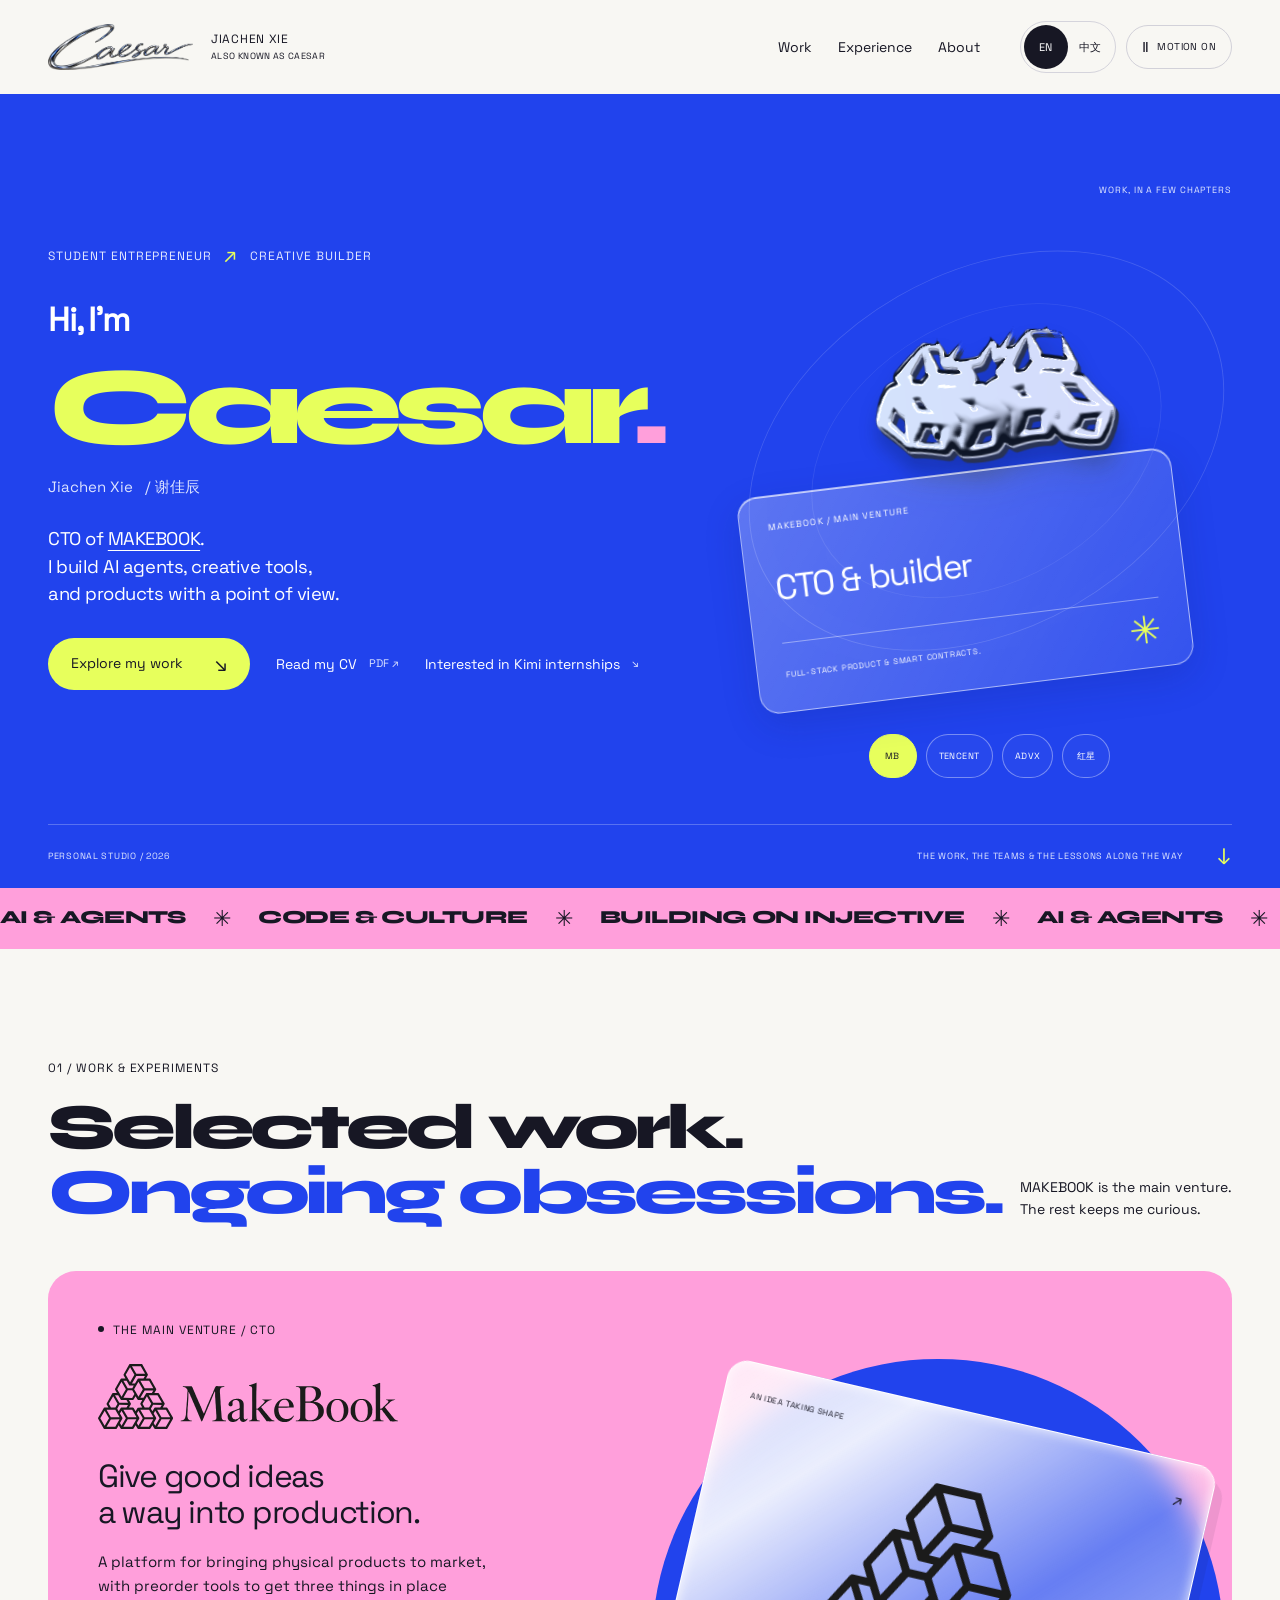
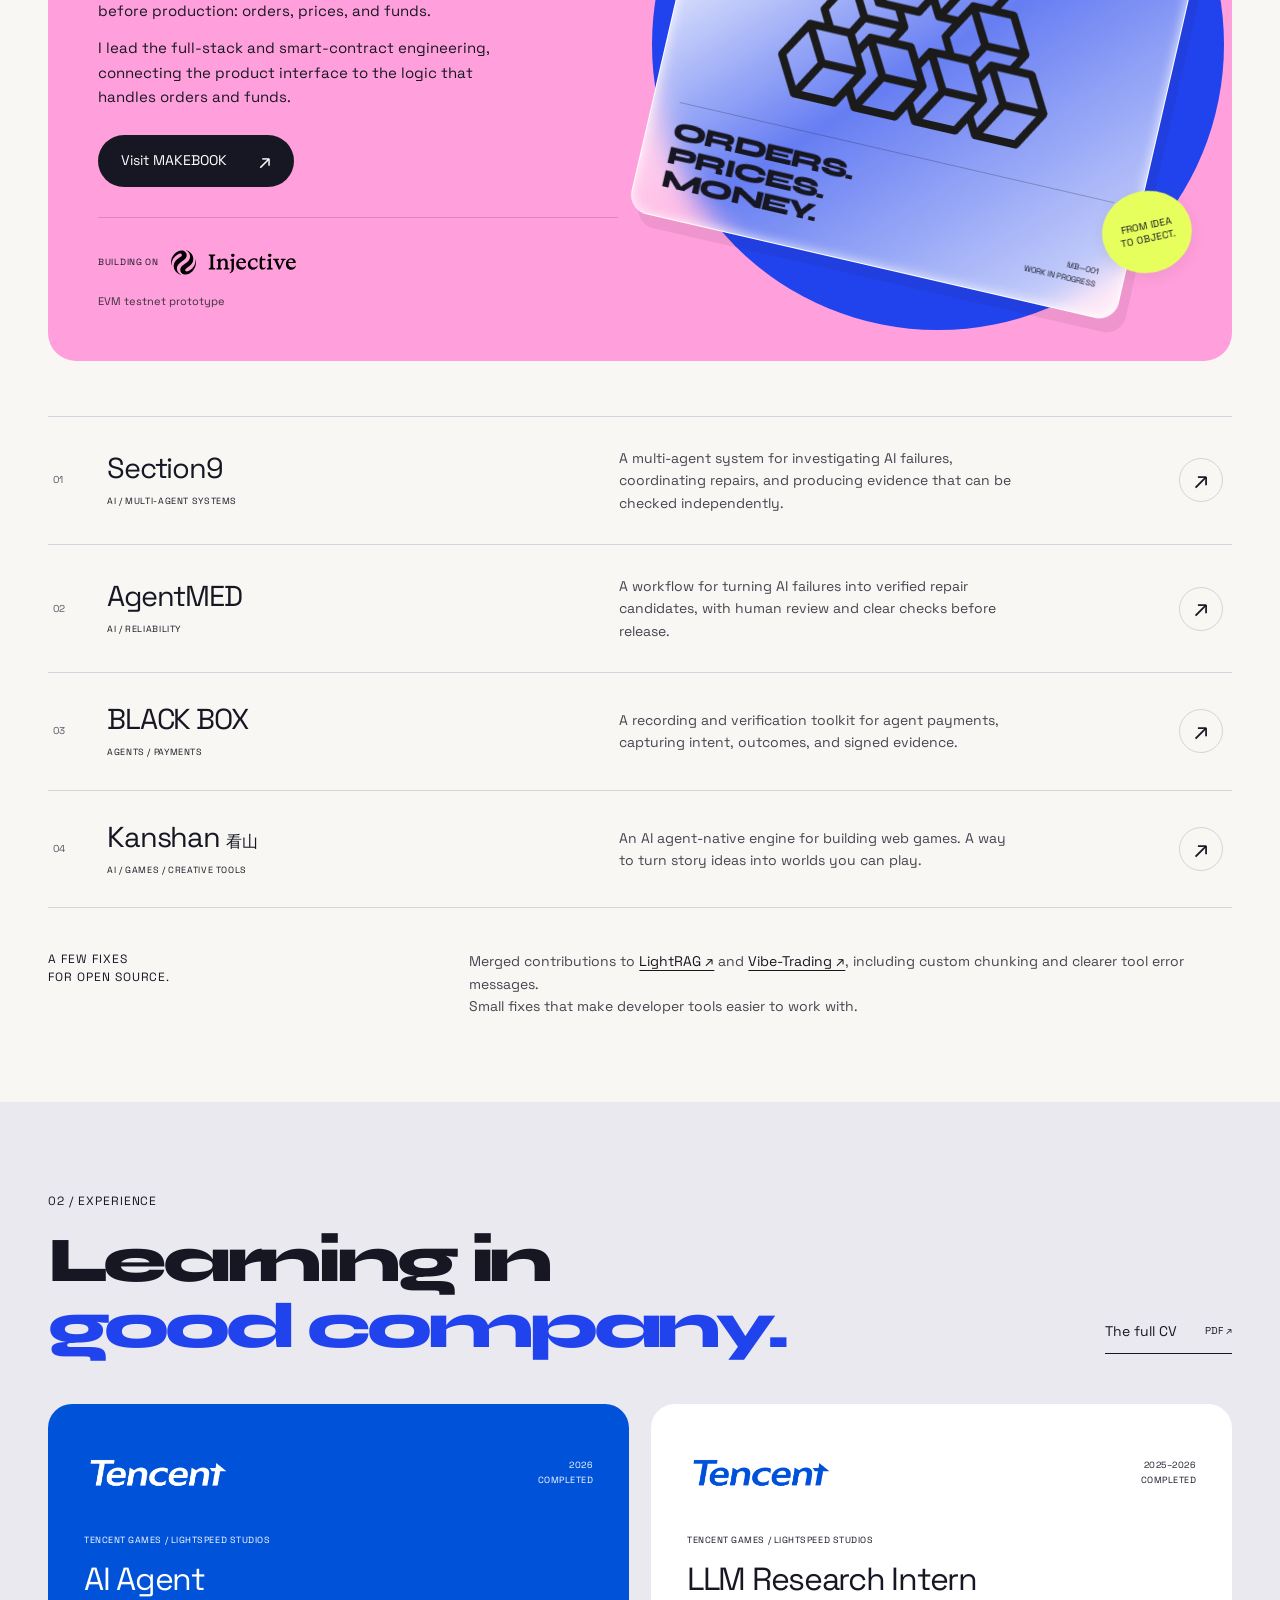
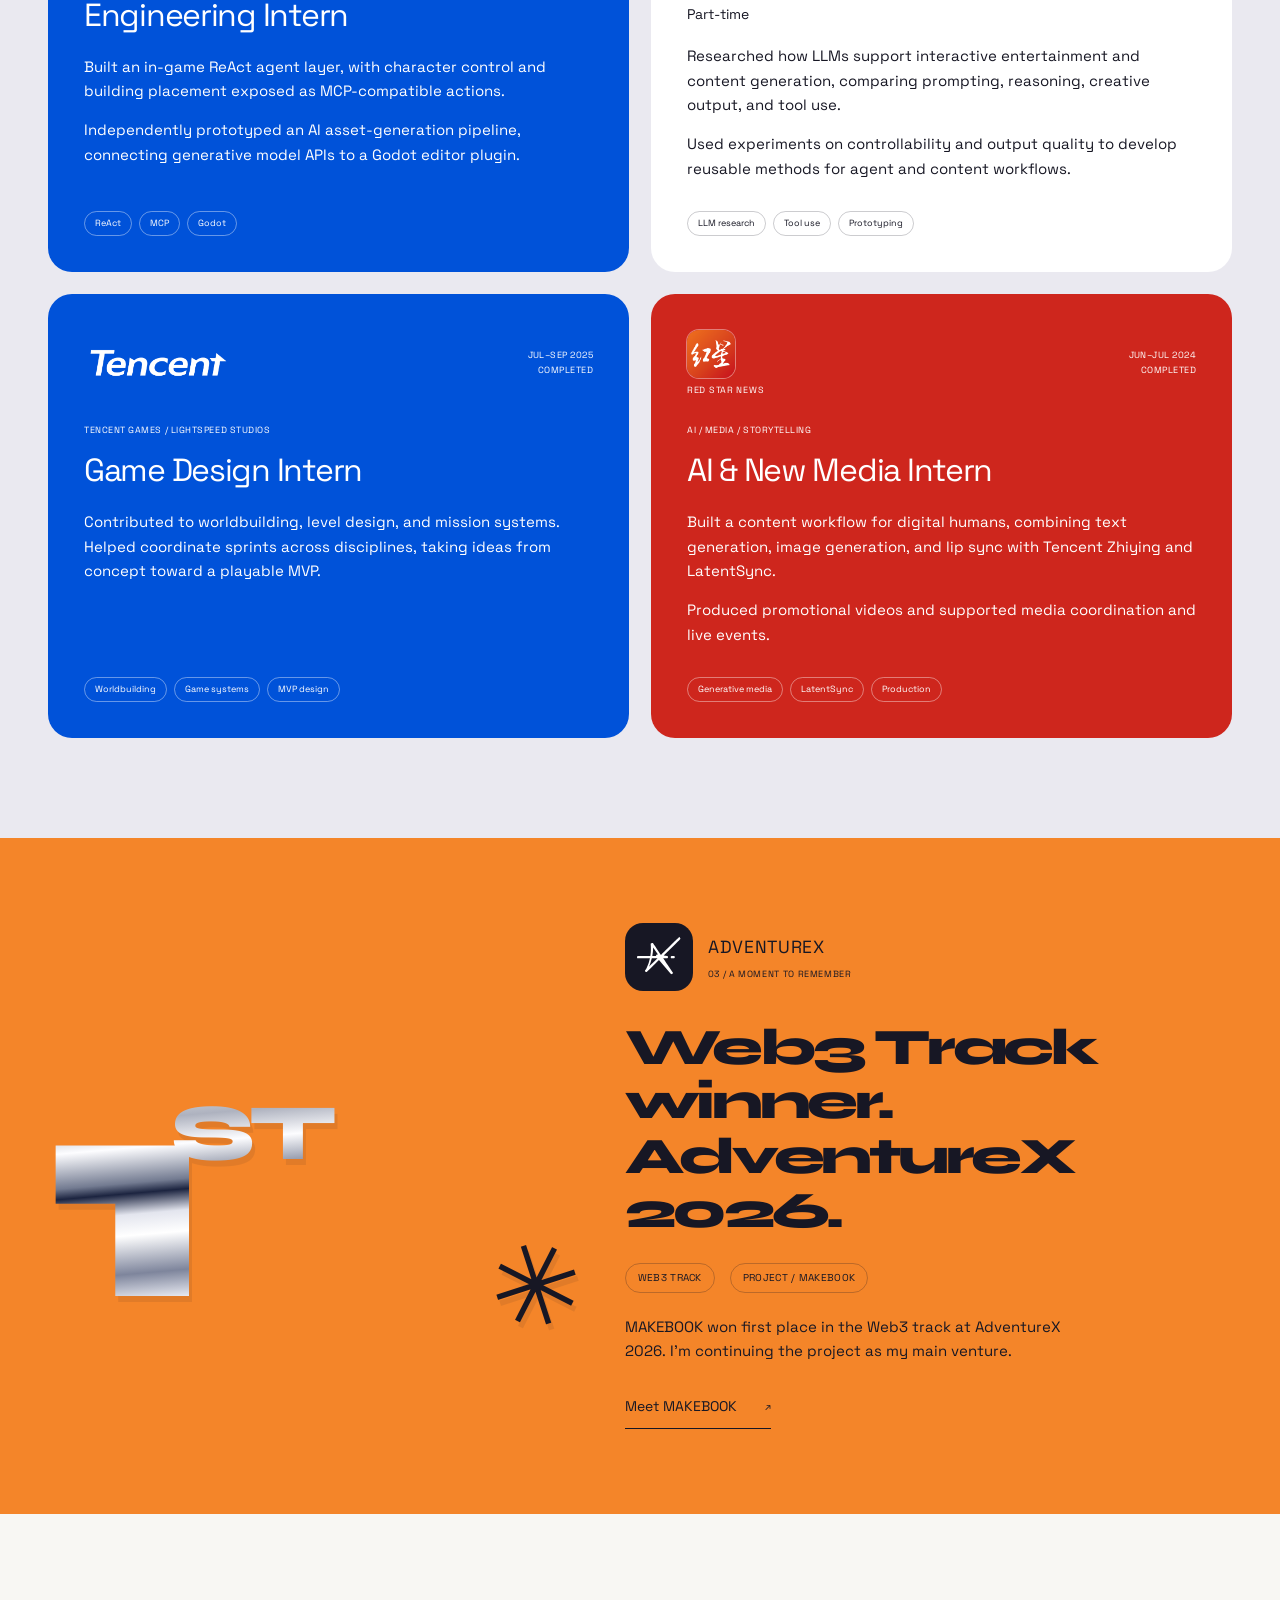
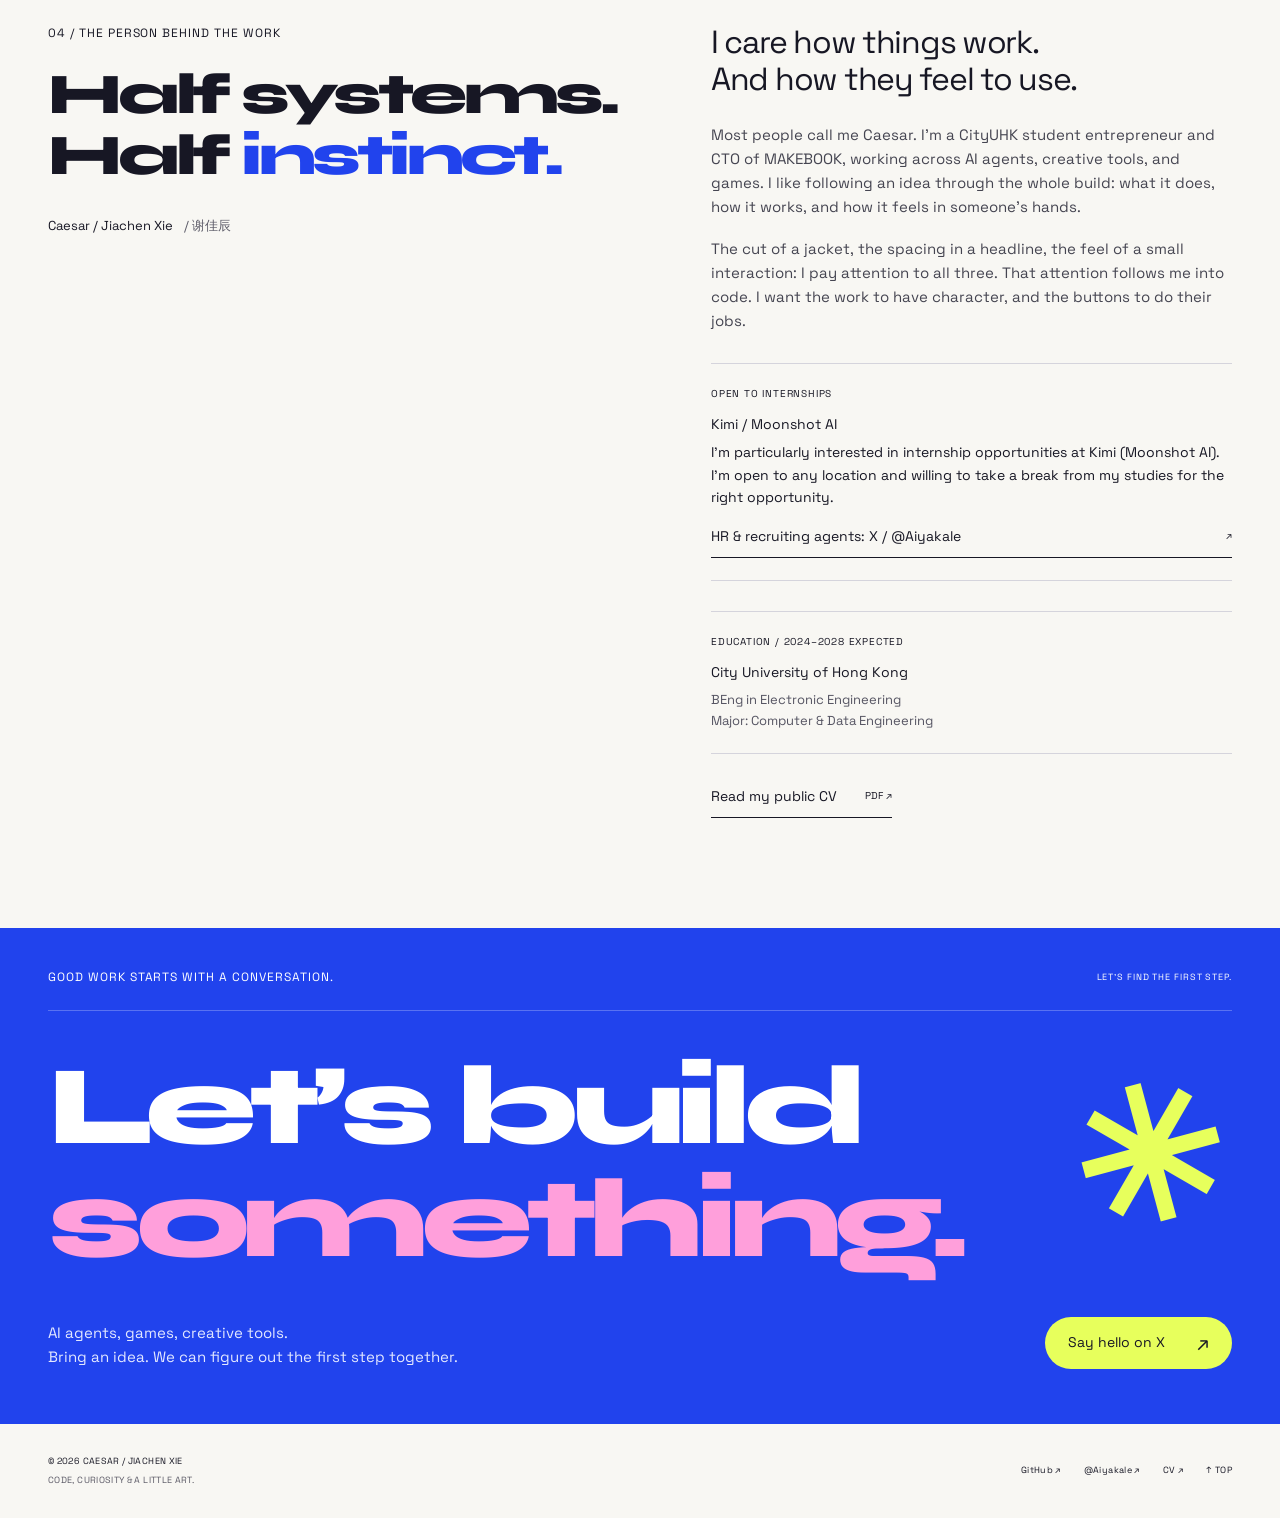
==== commit e5575d7e: "Add Kimi internship interest and recruiter contact" ====
--- a/index.html
+++ b/index.html
@@ -6,13 +6,13 @@
   <meta name="theme-color" content="#2143ed">
   <meta name="google-site-verification" content="NfV_wQ1p8b_EclNgh9j-dV1jQuPxF62sKeQZvsVd0r0">
   <title data-i18n="page.title">Caesar / Jiachen Xie / 谢佳辰 — MAKEBOOK CTO &amp; AI Agents</title>
-  <meta name="description" data-i18n-content="page.description" content="Caesar (Jiachen Xie), student entrepreneur and CTO of MAKEBOOK. AI agents, creative tools, and building on Injective. Explore my work and experience.">
+  <meta name="description" data-i18n-content="page.description" content="Caesar (Jiachen Xie / 谢佳辰), MAKEBOOK CTO building AI agents and creative tools. Interested in Kimi / Moonshot AI internships; open to any location and an academic break.">
   <link rel="canonical" href="https://er-s-an.github.io/en/">
   <link rel="alternate" hreflang="en" href="https://er-s-an.github.io/en/">
   <link rel="alternate" hreflang="zh-Hans" href="https://er-s-an.github.io/zh/">
   <link rel="alternate" hreflang="x-default" href="https://er-s-an.github.io/">
   <meta property="og:title" data-i18n-content="page.title" content="Caesar / Jiachen Xie / 谢佳辰 — MAKEBOOK CTO &amp; AI Agents">
-  <meta property="og:description" data-i18n-content="page.social" content="Student entrepreneur and CTO of MAKEBOOK. Building AI agents, creative tools, and products with a point of view.">
+  <meta property="og:description" data-i18n-content="page.social" content="Student entrepreneur and CTO of MAKEBOOK building AI agents and creative tools. Interested in Kimi (Moonshot AI) internships; open to any location and an academic break.">
   <meta property="og:type" content="website">
   <meta property="og:url" content="https://er-s-an.github.io/en/">
   <meta property="og:locale" content="en_US">
@@ -29,7 +29,7 @@
     "@id": "https://er-s-an.github.io/en/#profile",
     "url": "https://er-s-an.github.io/en/",
     "name": "Caesar / Jiachen Xie / 谢佳辰 — MAKEBOOK CTO & AI Agents",
-    "description": "Caesar (Jiachen Xie), student entrepreneur and CTO of MAKEBOOK. AI agents, creative tools, and building on Injective.",
+    "description": "Caesar (Jiachen Xie / 谢佳辰), MAKEBOOK CTO building AI agents and creative tools. Interested in Kimi / Moonshot AI internships; open to any location and an academic break.",
     "inLanguage": "en",
     "mainEntity": {
       "@type": "Person",
@@ -37,7 +37,7 @@
       "name": "Jiachen Xie",
       "alternateName": ["谢佳辰", "Caesar", "er-s-an"],
       "url": "https://er-s-an.github.io/",
-      "description": "Student entrepreneur and CTO of MAKEBOOK. Building AI agents, creative tools, and products with a point of view.",
+      "description": "Student entrepreneur and CTO of MAKEBOOK building AI agents and creative tools. Interested in Kimi (Moonshot AI) internships; open to any location and an academic break.",
       "jobTitle": "CTO",
       "worksFor": {"@type": "Organization", "name": "MAKEBOOK", "url": "https://makebook.xyz"},
       "affiliation": {"@type": "CollegeOrUniversity", "name": "City University of Hong Kong", "url": "https://www.cityu.edu.hk/"},
@@ -52,7 +52,7 @@
   <link rel="preload" href="/assets/metal/caesar.png" as="image">
   <link rel="stylesheet" href="/style.css?v=seo-1">
   <script src="/liquid-metal.js?v=mercury-2" defer></script>
-  <script src="/i18n.js?v=seo-1" defer></script>
+  <script src="/i18n.js?v=career-1" defer></script>
   <script src="/script.js?v=seo-1" defer></script>
 </head>
 <body id="top">
@@ -87,7 +87,7 @@
           <p class="eyebrow entrance" data-i18n="hero.eyebrow">STUDENT ENTREPRENEUR <span aria-hidden="true">↗</span> CREATIVE BUILDER</p>
           <h1 id="hero-title"><span class="hero-greeting" data-i18n="hero.greeting">Hi, I’m</span><span>Caesar<span class="hero-period">.</span></span></h1><p class="hero-realname">Jiachen Xie <span lang="zh">/ 谢佳辰</span></p>
           <p class="hero-intro entrance" data-i18n="hero.intro">CTO of <a href="https://makebook.xyz">MAKEBOOK</a>.<br>I build AI agents, creative tools,<br>and products with a point of view.</p>
-          <div class="hero-actions entrance"><a class="button button-lime" href="#work" data-i18n="hero.work">Explore my work <span aria-hidden="true">↘</span></a><a class="hero-cv" href="/cv/Jiachen-Xie-CV.pdf" data-i18n="cv.hero">Read my CV <span>PDF ↗</span></a></div>
+          <div class="hero-actions entrance"><a class="button button-lime" href="#work" data-i18n="hero.work">Explore my work <span aria-hidden="true">↘</span></a><a class="hero-cv" href="/cv/Jiachen-Xie-CV.pdf" data-i18n="cv.hero">Read my CV <span>PDF ↗</span></a><a class="hero-cv" href="#kimi-internship" data-i18n="career.hero">Interested in Kimi internships <span aria-hidden="true">↘</span></a></div>
         </div>
         <div class="hero-art entrance" aria-label="Places I have built things, brand showcase" data-i18n-aria="label.showcase">
           <div class="orbit" aria-hidden="true"></div><span class="art-coordinate" data-i18n="hero.chapters">WORK, IN A FEW CHAPTERS</span>
@@ -143,7 +143,7 @@
 
     <section class="award-section" id="award" aria-labelledby="award-heading" data-scroll-scene><div class="award-grid wrap reveal"><div class="award-number" aria-hidden="true">1<span data-i18n="award.suffix">ST</span><span class="award-star">✳</span></div><div class="award-copy"><a class="adventurex-lockup" href="https://adventure-x.org/" aria-label="AdventureX official website" data-i18n-aria="label.advxsite"><img src="/assets/brands/adventurex.svg" width="200" height="200" alt="AdventureX" loading="lazy"><span>ADVENTUREX<small data-i18n="award.eyebrow">03 / A MOMENT TO REMEMBER</small></span></a><h2 id="award-heading" data-i18n="award.title">Web3 Track winner.<br>AdventureX 2026.</h2><div class="award-detail"><span data-i18n="award.track">WEB3 TRACK</span><span data-i18n="award.project">PROJECT / MAKEBOOK</span></div><p data-i18n="award.description">MAKEBOOK won first place in the Web3 track at AdventureX 2026. I’m continuing the project as my main venture.</p><a class="text-link" href="https://makebook.xyz" data-i18n="award.visit">Meet MAKEBOOK <span aria-hidden="true">↗</span></a></div></div></section>
 
-    <section class="about-section wrap" id="about" aria-labelledby="about-heading"><div class="about-heading reveal"><p class="eyebrow" data-i18n="about.eyebrow">04 / THE PERSON BEHIND THE WORK</p><h2 id="about-heading" data-i18n="about.title">Half systems.<br>Half <span class="blue-text">instinct.</span></h2><p class="about-signature">Caesar / Jiachen Xie <span lang="zh">/ 谢佳辰</span></p></div><div class="about-copy reveal"><p class="about-lede" data-i18n="about.lede">I care how things work.<br>And how they feel to use.</p><p data-i18n="about.bio">Most people call me Caesar. I’m a CityUHK student entrepreneur and CTO of MAKEBOOK, working across AI agents, creative tools, and games. I like following an idea through the whole build: what it does, how it works, and how it feels in someone’s hands.</p><p data-i18n="about.taste">The cut of a jacket, the spacing in a headline, the feel of a small interaction: I pay attention to all three. That attention follows me into code. I want the work to have character, and the buttons to do their jobs.</p><div class="education"><span class="eyebrow" data-i18n="education.dates">EDUCATION / 2024–2028 EXPECTED</span><strong data-i18n="education.school">City University of Hong Kong</strong><span data-i18n="education.degree">BEng in Electronic Engineering<br>Major: Computer &amp; Data Engineering</span></div><a class="text-link" href="/cv/Jiachen-Xie-CV.pdf" data-i18n="cv.public">Read my public CV <span>PDF ↗</span></a></div></section>
+    <section class="about-section wrap" id="about" aria-labelledby="about-heading"><div class="about-heading reveal"><p class="eyebrow" data-i18n="about.eyebrow">04 / THE PERSON BEHIND THE WORK</p><h2 id="about-heading" data-i18n="about.title">Half systems.<br>Half <span class="blue-text">instinct.</span></h2><p class="about-signature">Caesar / Jiachen Xie <span lang="zh">/ 谢佳辰</span></p></div><div class="about-copy reveal"><p class="about-lede" data-i18n="about.lede">I care how things work.<br>And how they feel to use.</p><p data-i18n="about.bio">Most people call me Caesar. I’m a CityUHK student entrepreneur and CTO of MAKEBOOK, working across AI agents, creative tools, and games. I like following an idea through the whole build: what it does, how it works, and how it feels in someone’s hands.</p><p data-i18n="about.taste">The cut of a jacket, the spacing in a headline, the feel of a small interaction: I pay attention to all three. That attention follows me into code. I want the work to have character, and the buttons to do their jobs.</p><aside class="education" id="kimi-internship" aria-labelledby="kimi-interest-heading"><span class="eyebrow" data-i18n="career.eyebrow">OPEN TO INTERNSHIPS</span><strong id="kimi-interest-heading" data-i18n="career.title">Kimi / Moonshot AI</strong><span data-i18n="career.description">I’m particularly interested in internship opportunities at Kimi (Moonshot AI). I’m open to any location and willing to take a break from my studies for the right opportunity.</span><a class="text-link" href="https://x.com/Aiyakale" data-i18n="career.contact">HR &amp; recruiting agents: X / @Aiyakale <span aria-hidden="true">↗</span></a></aside><div class="education"><span class="eyebrow" data-i18n="education.dates">EDUCATION / 2024–2028 EXPECTED</span><strong data-i18n="education.school">City University of Hong Kong</strong><span data-i18n="education.degree">BEng in Electronic Engineering<br>Major: Computer &amp; Data Engineering</span></div><a class="text-link" href="/cv/Jiachen-Xie-CV.pdf" data-i18n="cv.public">Read my public CV <span>PDF ↗</span></a></div></section>
 
     <section class="contact-section" id="contact" aria-labelledby="contact-heading"><div class="wrap contact-inner reveal"><div class="contact-top"><p class="eyebrow" data-i18n="contact.eyebrow">GOOD WORK STARTS WITH A CONVERSATION.</p><span data-i18n="contact.aside">LET’S FIND THE FIRST STEP.</span></div><h2 id="contact-heading" data-i18n="contact.title">Let’s build<br><span>something.</span><span class="contact-star" aria-hidden="true">✳</span></h2><div class="contact-bottom"><p data-i18n="contact.description">AI agents, games, creative tools.<br>Bring an idea. We can figure out the first step together.</p><a class="button button-lime" href="https://x.com/Aiyakale" data-i18n="contact.hello">Say hello on X <span aria-hidden="true">↗</span></a></div></div></section>
   </main>
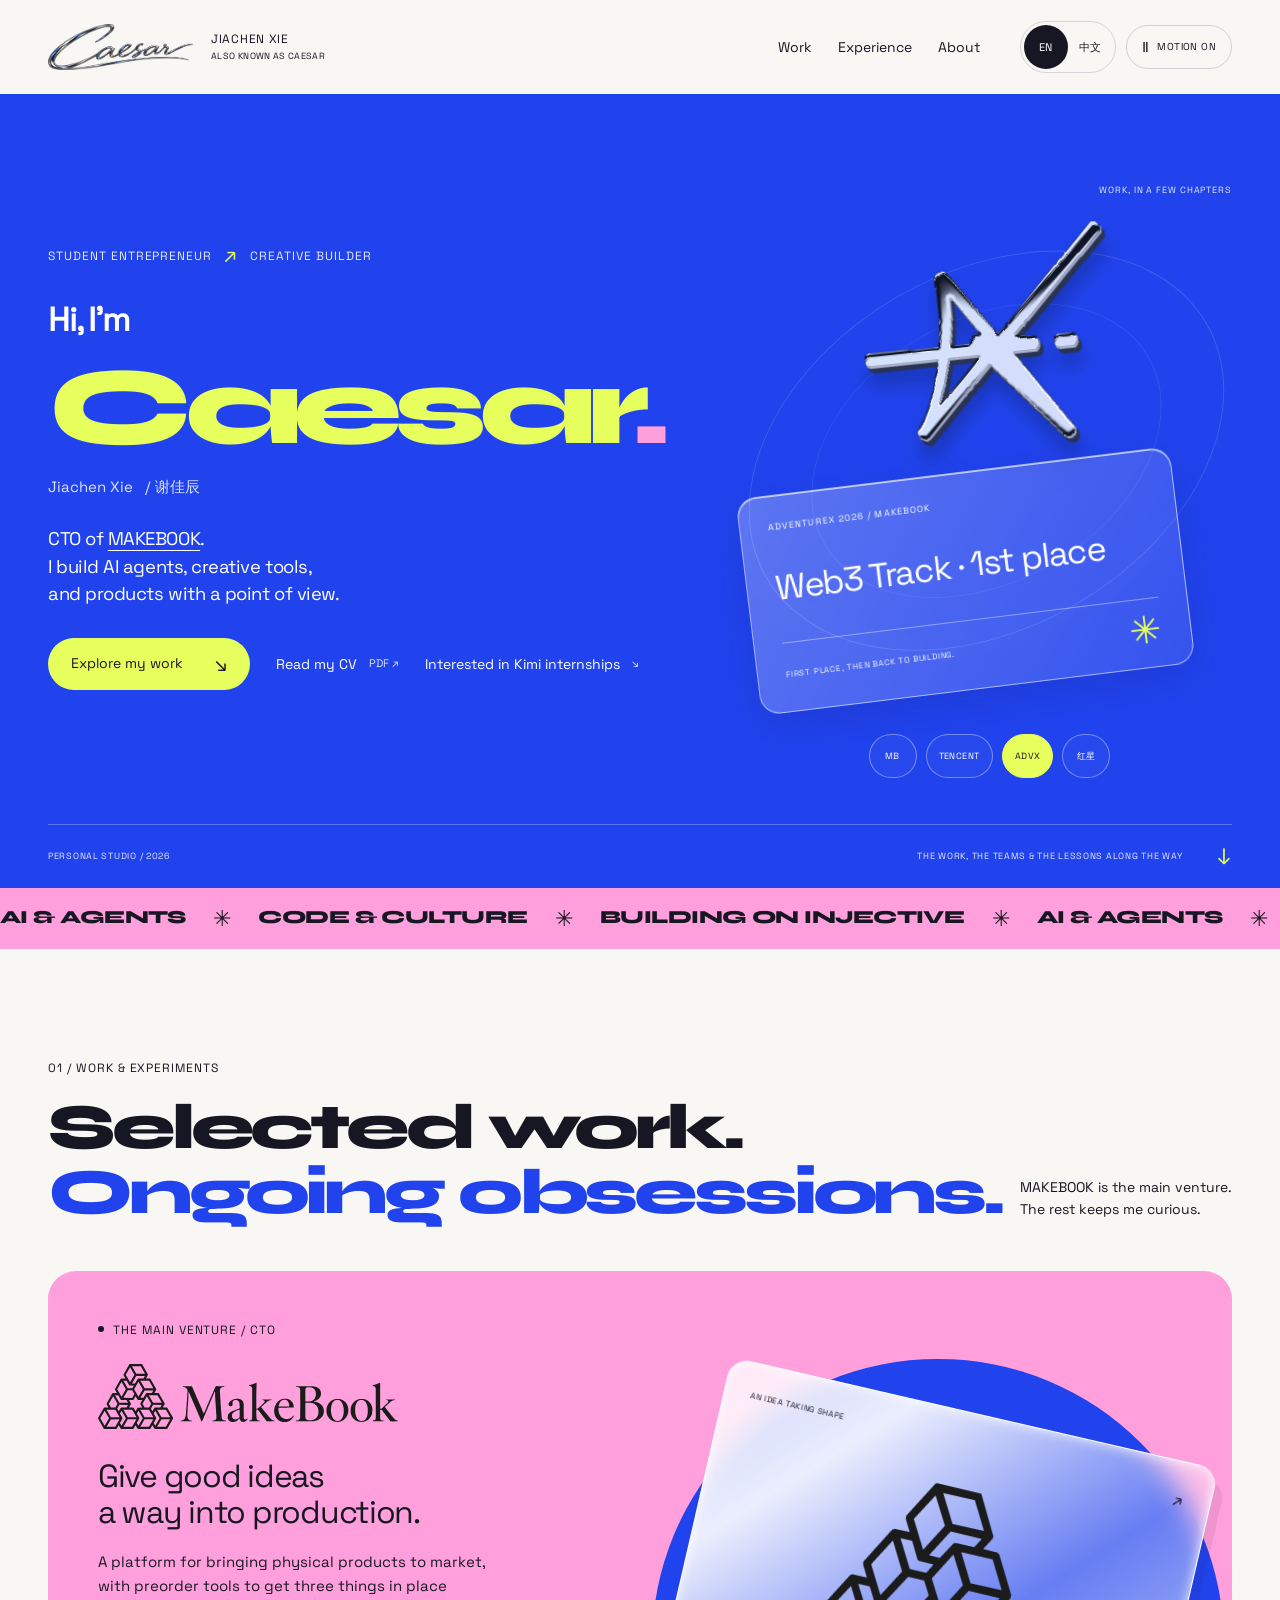
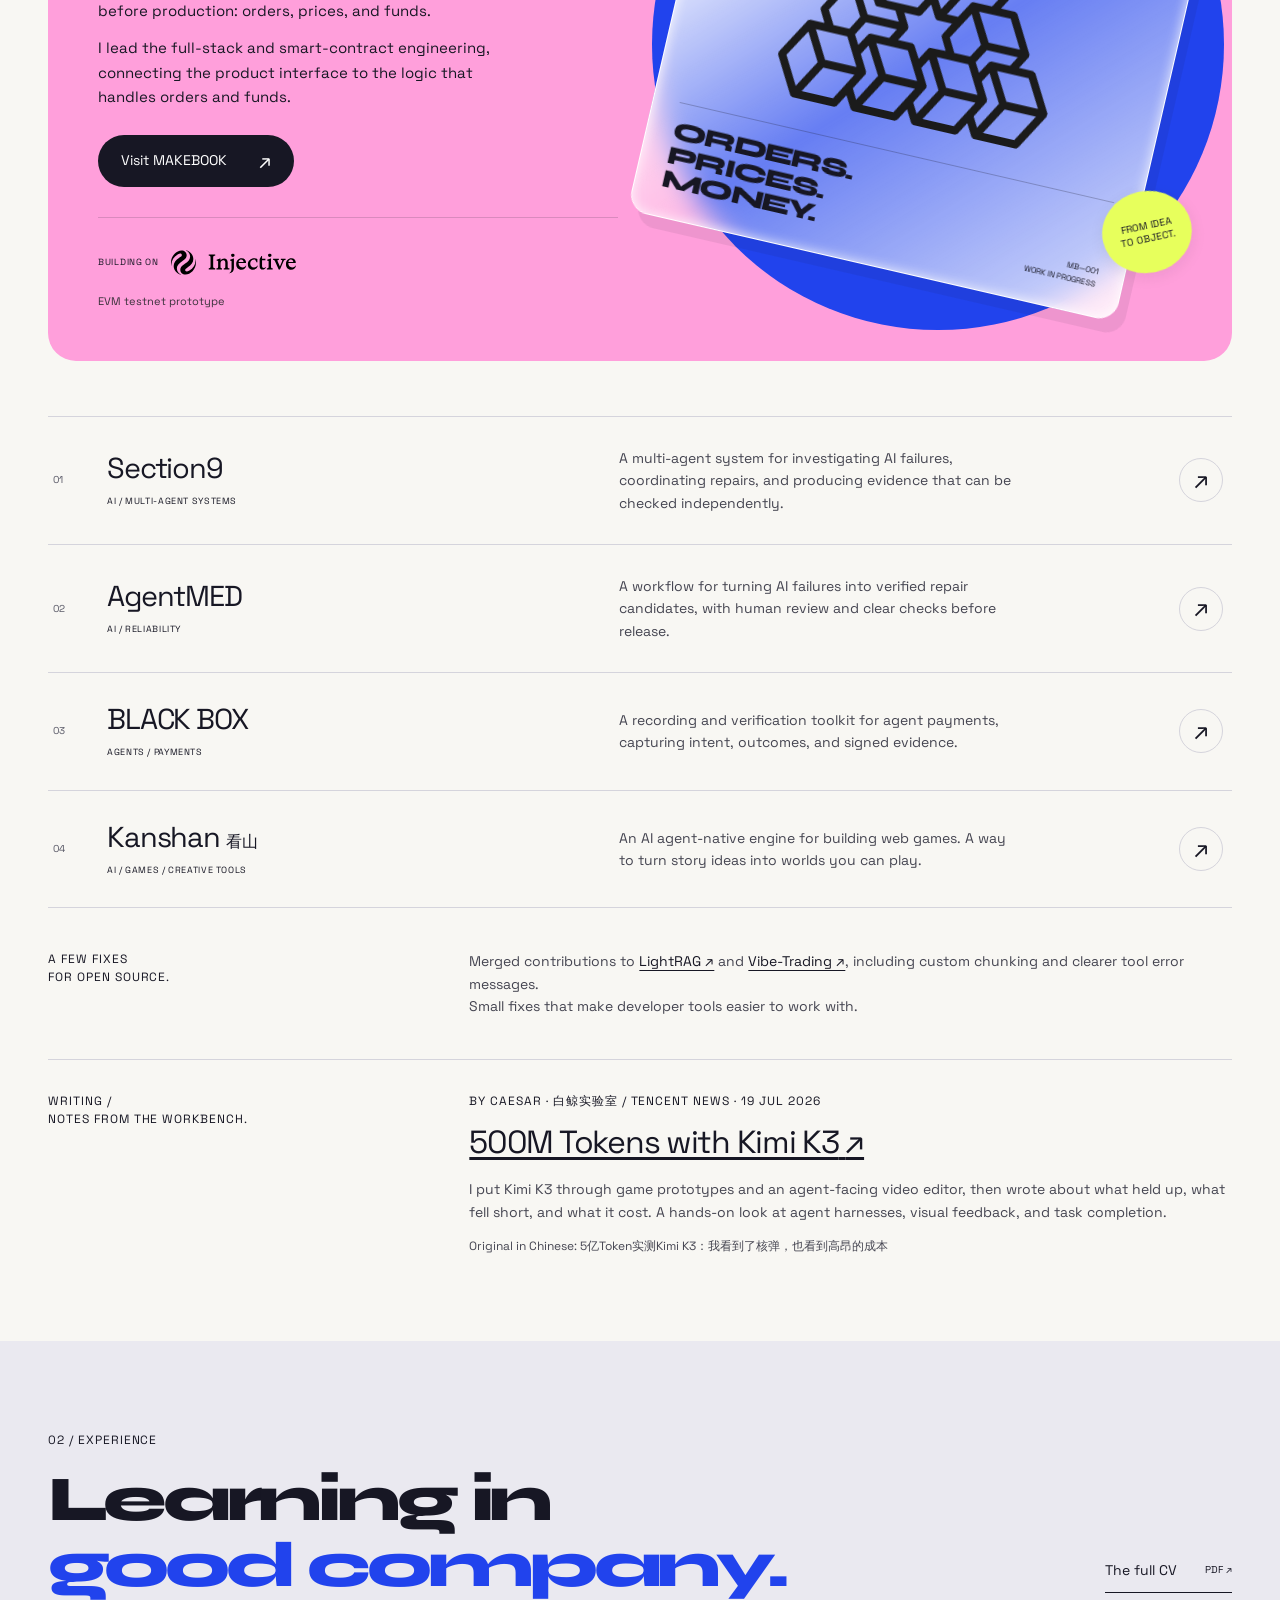
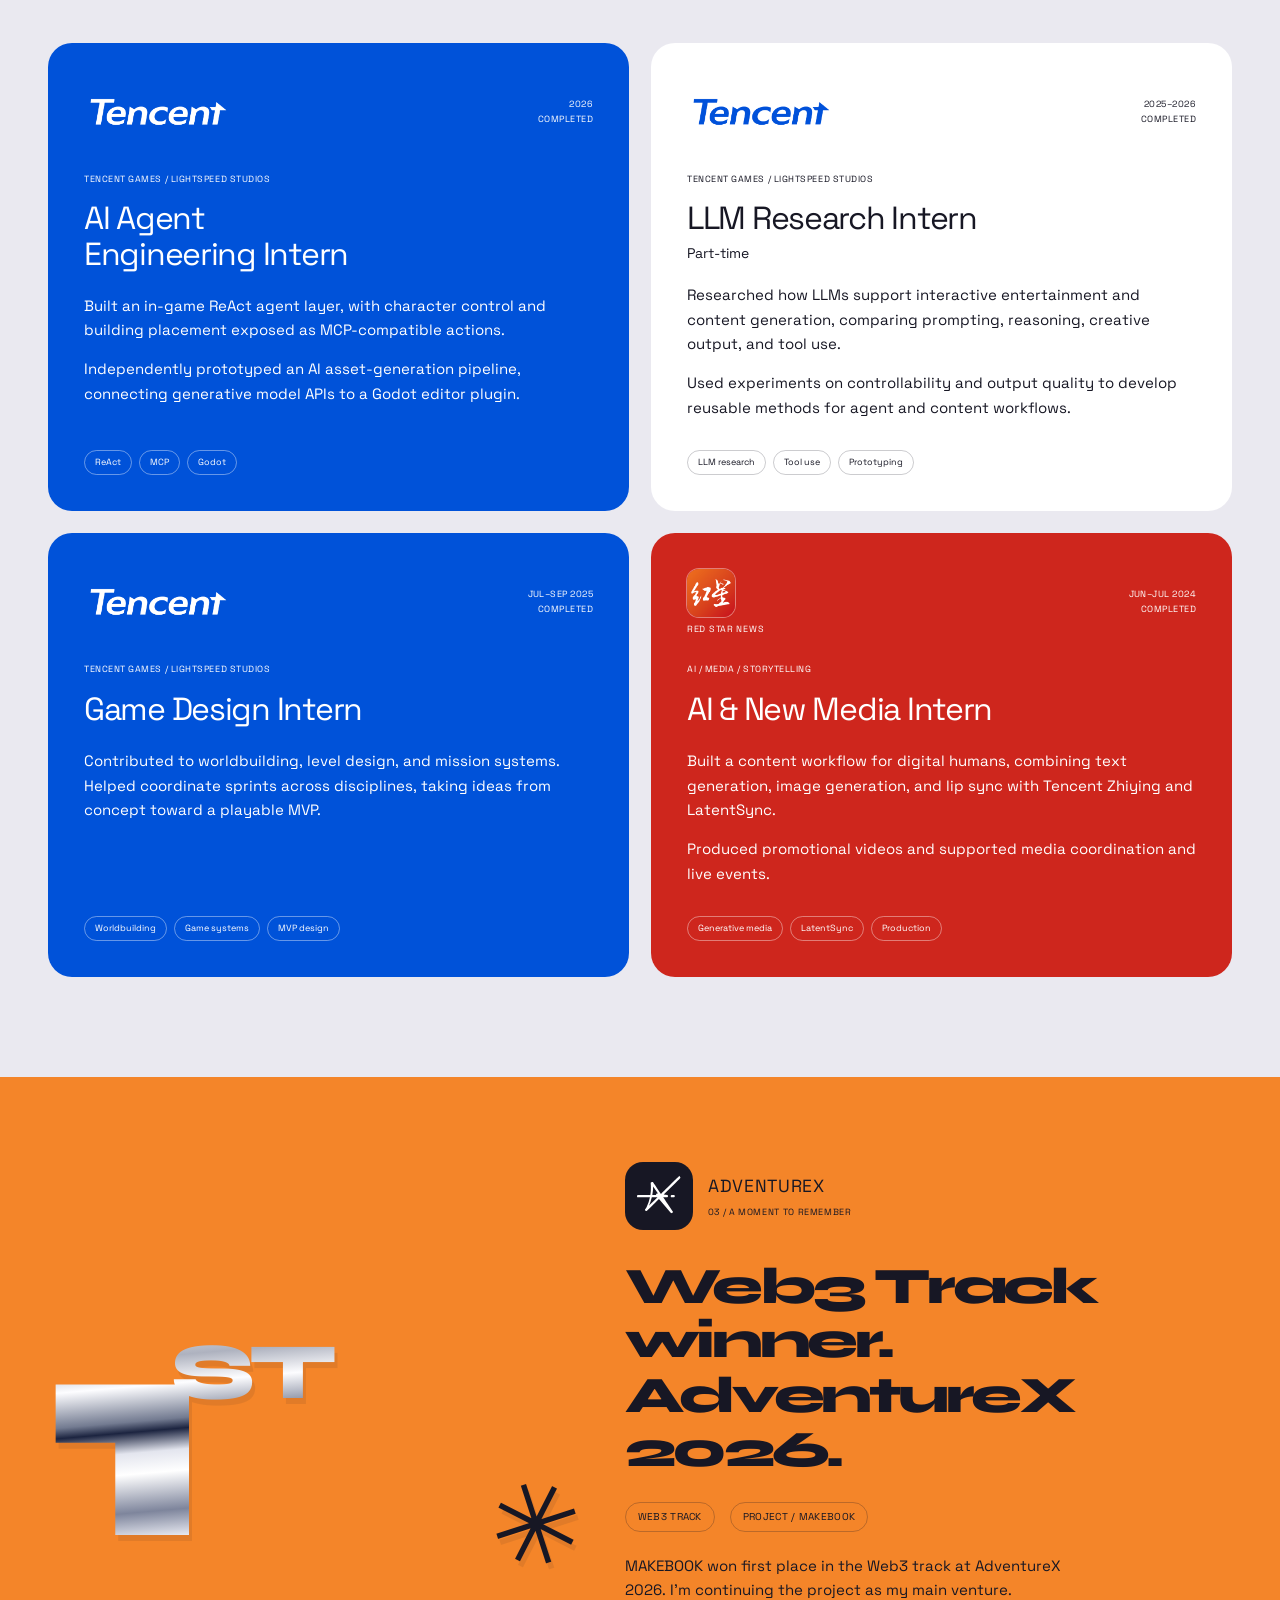
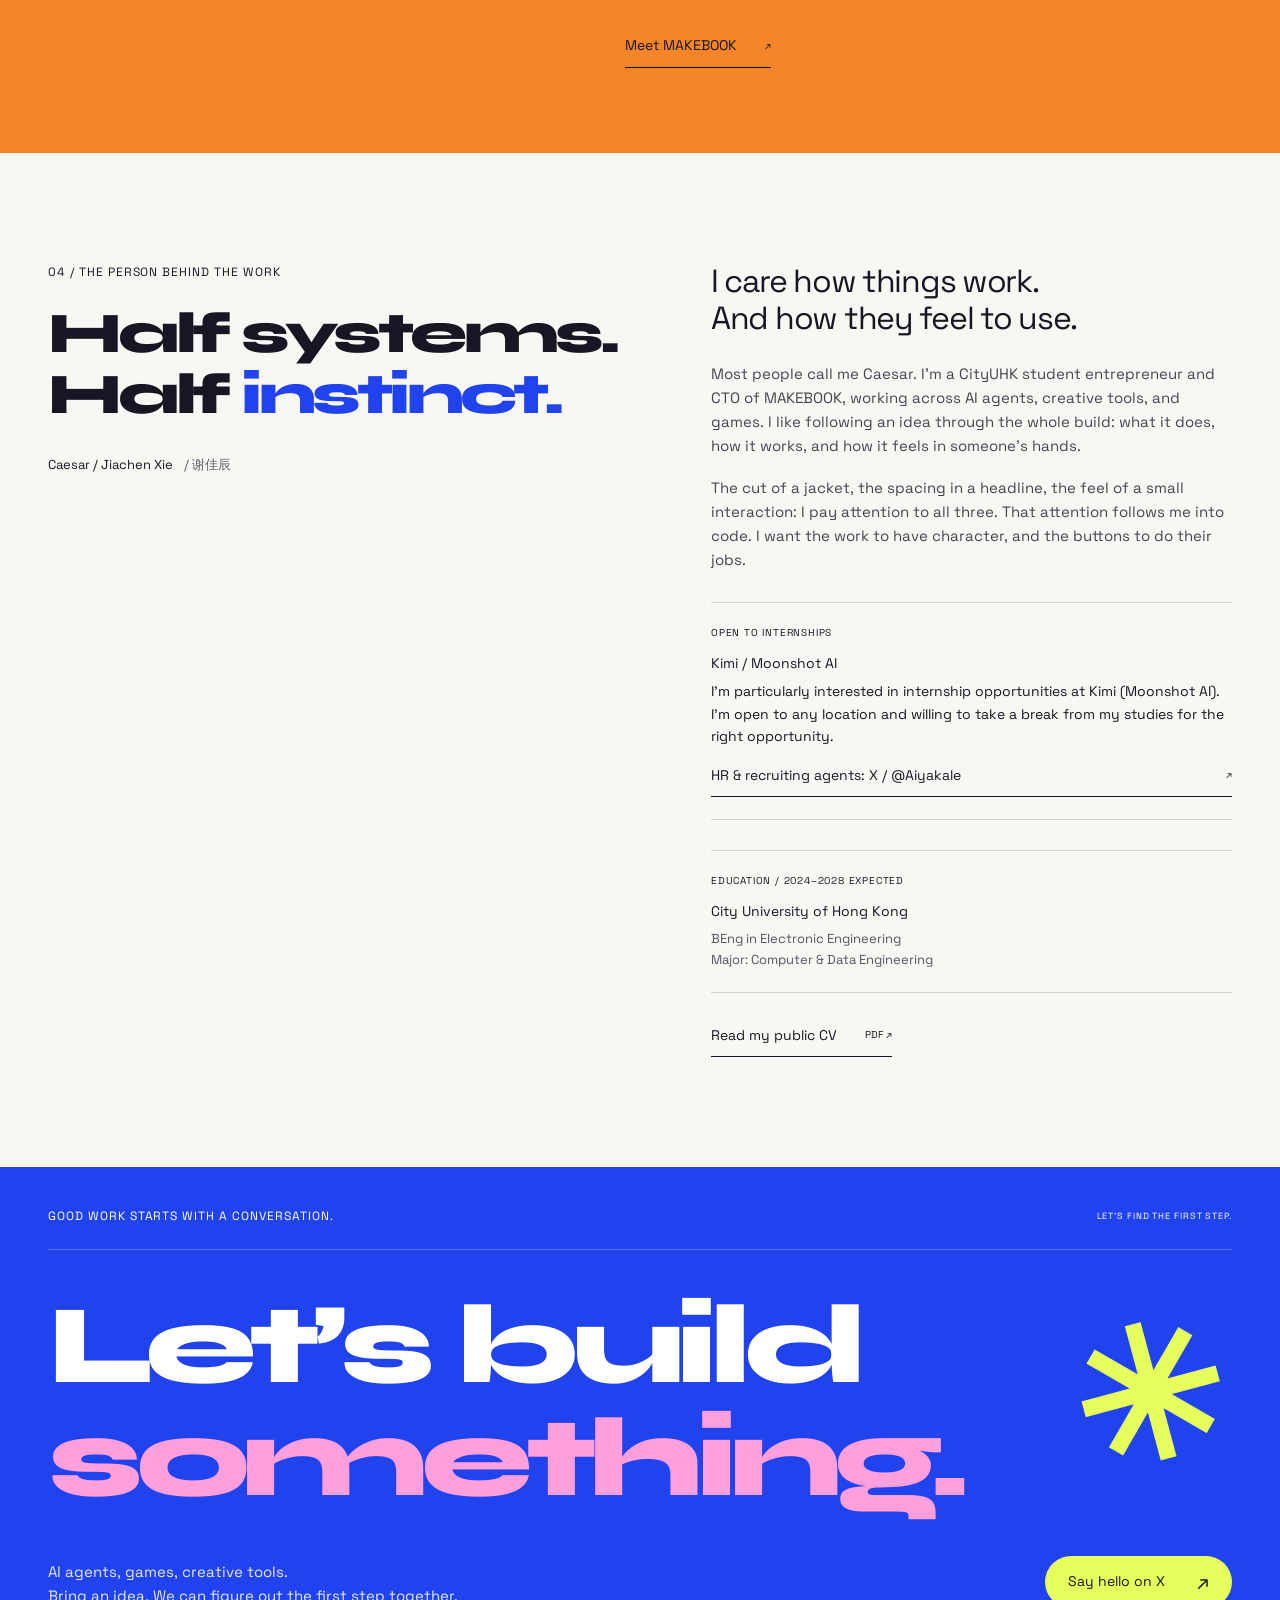
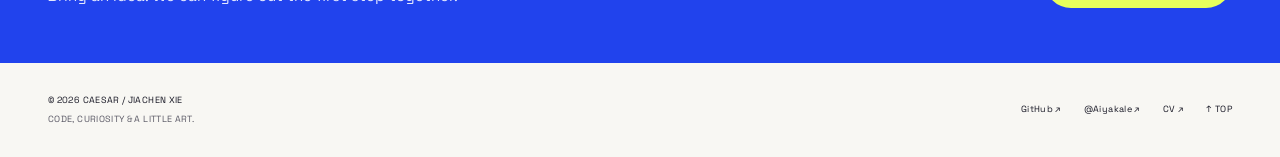
==== commit c9d6498a: "Add authored Kimi K3 article to bilingual portfolio" ====
--- a/index.html
+++ b/index.html
@@ -50,9 +50,9 @@
   <link rel="preload" href="/assets/fonts/space-grotesk-regular.ttf" as="font" type="font/ttf" crossorigin>
   <link rel="preload" href="/assets/caesar-signature.webp" as="image">
   <link rel="preload" href="/assets/metal/caesar.png" as="image">
-  <link rel="stylesheet" href="/style.css?v=seo-1">
+  <link rel="stylesheet" href="/style.css?v=writing-1">
   <script src="/liquid-metal.js?v=mercury-2" defer></script>
-  <script src="/i18n.js?v=career-1" defer></script>
+  <script src="/i18n.js?v=writing-1" defer></script>
   <script src="/script.js?v=seo-1" defer></script>
 </head>
 <body id="top">
@@ -129,6 +129,15 @@
         <a class="project-row reveal" href="https://github.com/er-s-an/kanshanOPENdoor"><span class="project-number">04</span><div class="project-title"><h3>Kanshan <span lang="zh">看山</span></h3><span data-i18n="project.games">AI / GAMES / CREATIVE TOOLS</span></div><p data-i18n="kanshan.description">An AI agent-native engine for building web games. A way to turn story ideas into worlds you can play.</p><span class="project-arrow" aria-hidden="true">↗</span></a>
       </div>
       <div class="open-source reveal"><p class="eyebrow" data-i18n="oss.eyebrow">A FEW FIXES<br>FOR OPEN SOURCE.</p><p data-i18n="oss.description">Merged contributions to <a href="https://github.com/HKUDS/LightRAG/pull/3665">LightRAG ↗</a> and <a href="https://github.com/HKUDS/Vibe-Trading/pull/1129">Vibe-Trading ↗</a>, including custom chunking and clearer tool error messages.<br>Small fixes that make developer tools easier to work with.</p></div>
+      <section class="writing open-source reveal" id="writing" aria-labelledby="writing-heading">
+        <p class="eyebrow" id="writing-heading" data-i18n="writing.eyebrow">WRITING /<br>NOTES FROM THE WORKBENCH.</p>
+        <article class="writing-copy">
+          <p class="eyebrow" data-i18n="writing.metadata">BY CAESAR · 白鲸实验室 / TENCENT NEWS · <time datetime="2026-07-19">19 JUL 2026</time></p>
+          <h3><a href="https://news.qq.com/rain/a/20260718A0AXJ700"><span data-i18n="writing.title">500M Tokens with Kimi K3</span> <span aria-hidden="true">↗</span></a></h3>
+          <p data-i18n="writing.description">I put Kimi K3 through game prototypes and an agent-facing video editor, then wrote about what held up, what fell short, and what it cost. A hands-on look at agent harnesses, visual feedback, and task completion.</p>
+          <p class="writing-source" data-i18n="writing.source">Original in Chinese: <span lang="zh-Hans">5亿Token实测Kimi K3：我看到了核弹，也看到高昂的成本</span></p>
+        </article>
+      </section>
     </section>
 
     <section class="experience-section" id="experience" aria-labelledby="experience-heading"><div class="wrap">
--- a/style.css
+++ b/style.css
@@ -34,6 +34,8 @@
 @keyframes metal-float{0%,100%{transform:perspective(900px) translate3d(0,6px,0) rotateX(9deg) rotateY(-14deg) rotateZ(-7deg)}50%{transform:perspective(900px) translate3d(0,-9px,22px) rotateX(-7deg) rotateY(16deg) rotateZ(-3deg)}}
 .art-offscreen .brand-stage,.page-hidden .brand-stage{animation-play-state:paused}
 
+.writing{border-top:1px solid var(--line);padding-top:32px;scroll-margin-top:32px}.writing-copy h3{font-size:clamp(1.5rem,2.6vw,2rem);line-height:1.25;margin:12px 0 16px}.writing-copy p:not(.eyebrow){font-size:.875rem;color:#454551}.writing-copy p.writing-source{margin-top:14px;font-size:.75rem}
+
 /* Language choices stay available without crowding the signature on small screens. */
 .header-controls{display:flex;align-items:center;gap:10px;flex-shrink:0}.language-switch{display:inline-flex;align-items:center;padding:3px;border:1px solid var(--line);border-radius:99px}.language-switch[hidden]{display:none}.language-switch a{display:grid;place-items:center;text-decoration:none;border:0;background:transparent;border-radius:99px;min-width:44px;min-height:44px;padding:8px;font-size:.6875rem;line-height:1}.language-switch a[aria-current="page"]{background:var(--ink);color:white}.language-switch a:hover{box-shadow:inset 0 0 0 1px var(--ink)}
 :root{--body:Space,"PingFang SC","Microsoft YaHei","Noto Sans CJK SC",sans-serif;--display:Syne,"PingFang SC","Microsoft YaHei","Noto Sans CJK SC",sans-serif}
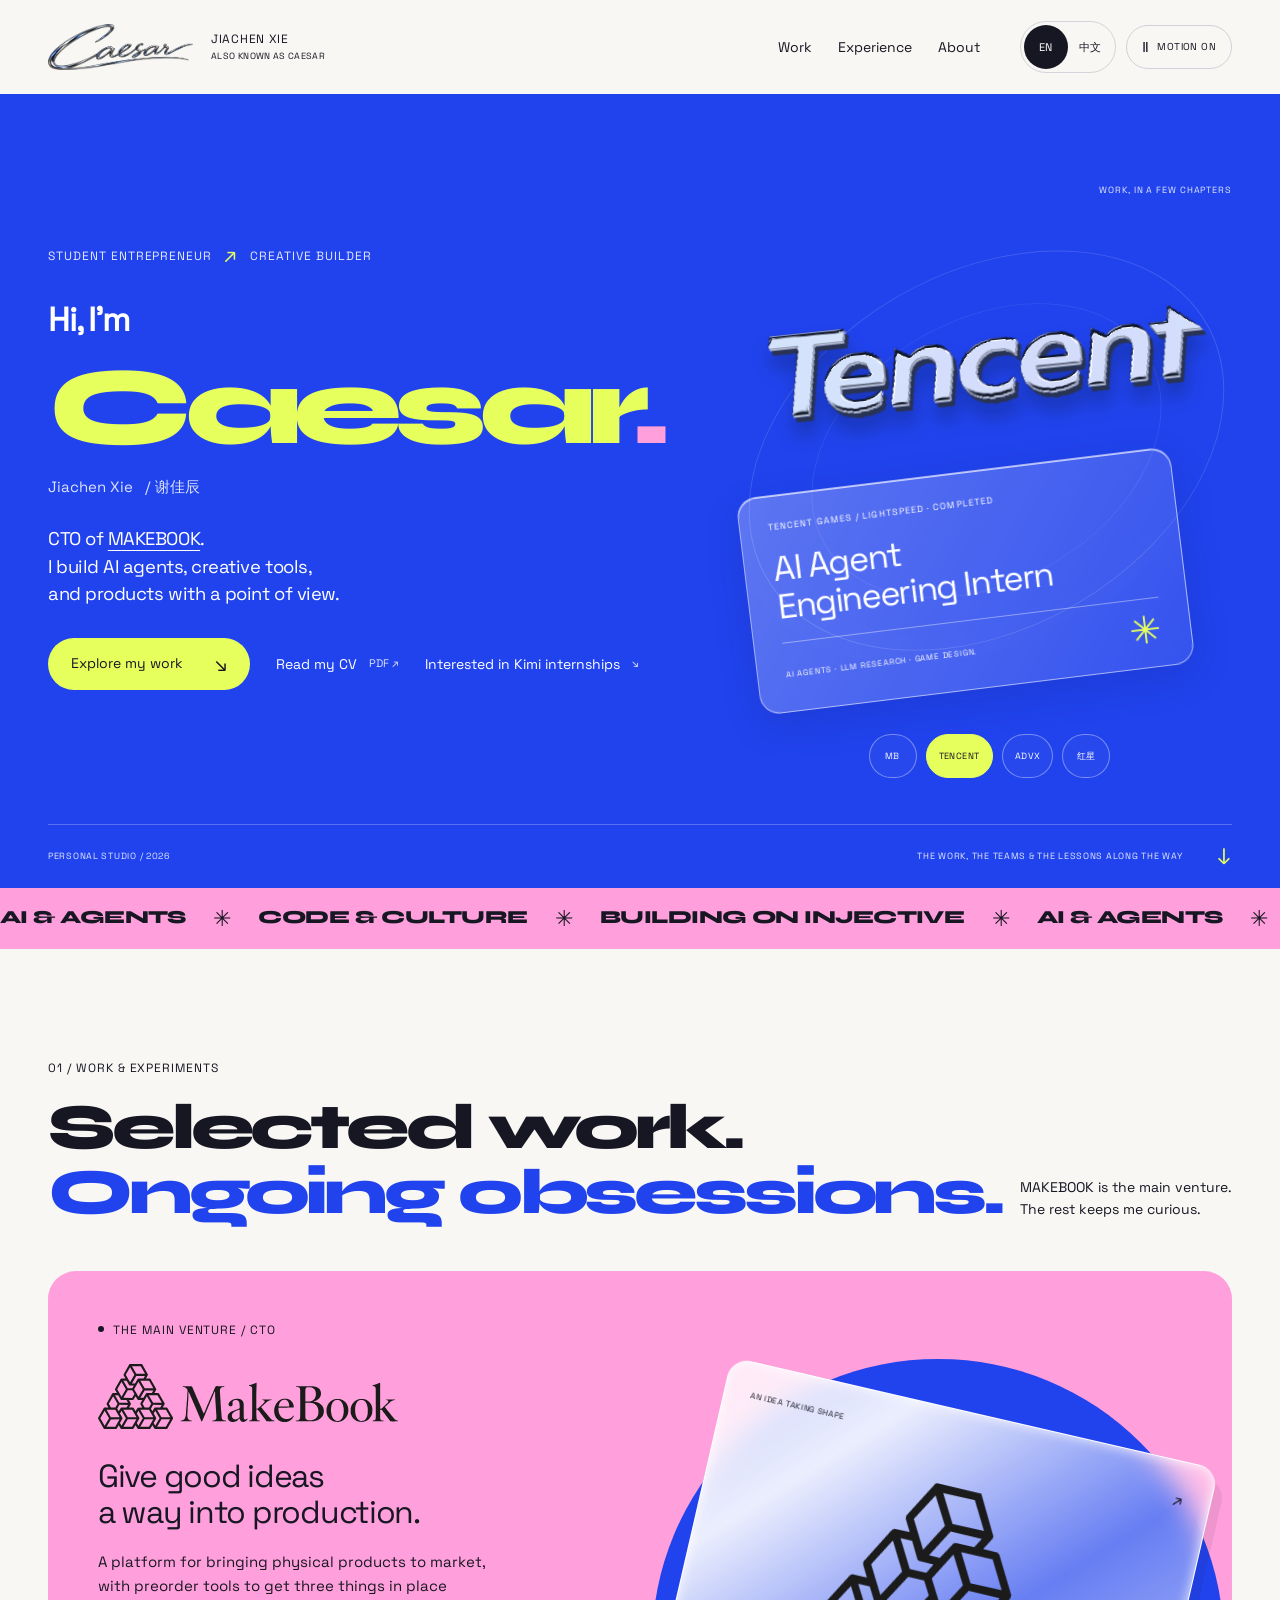
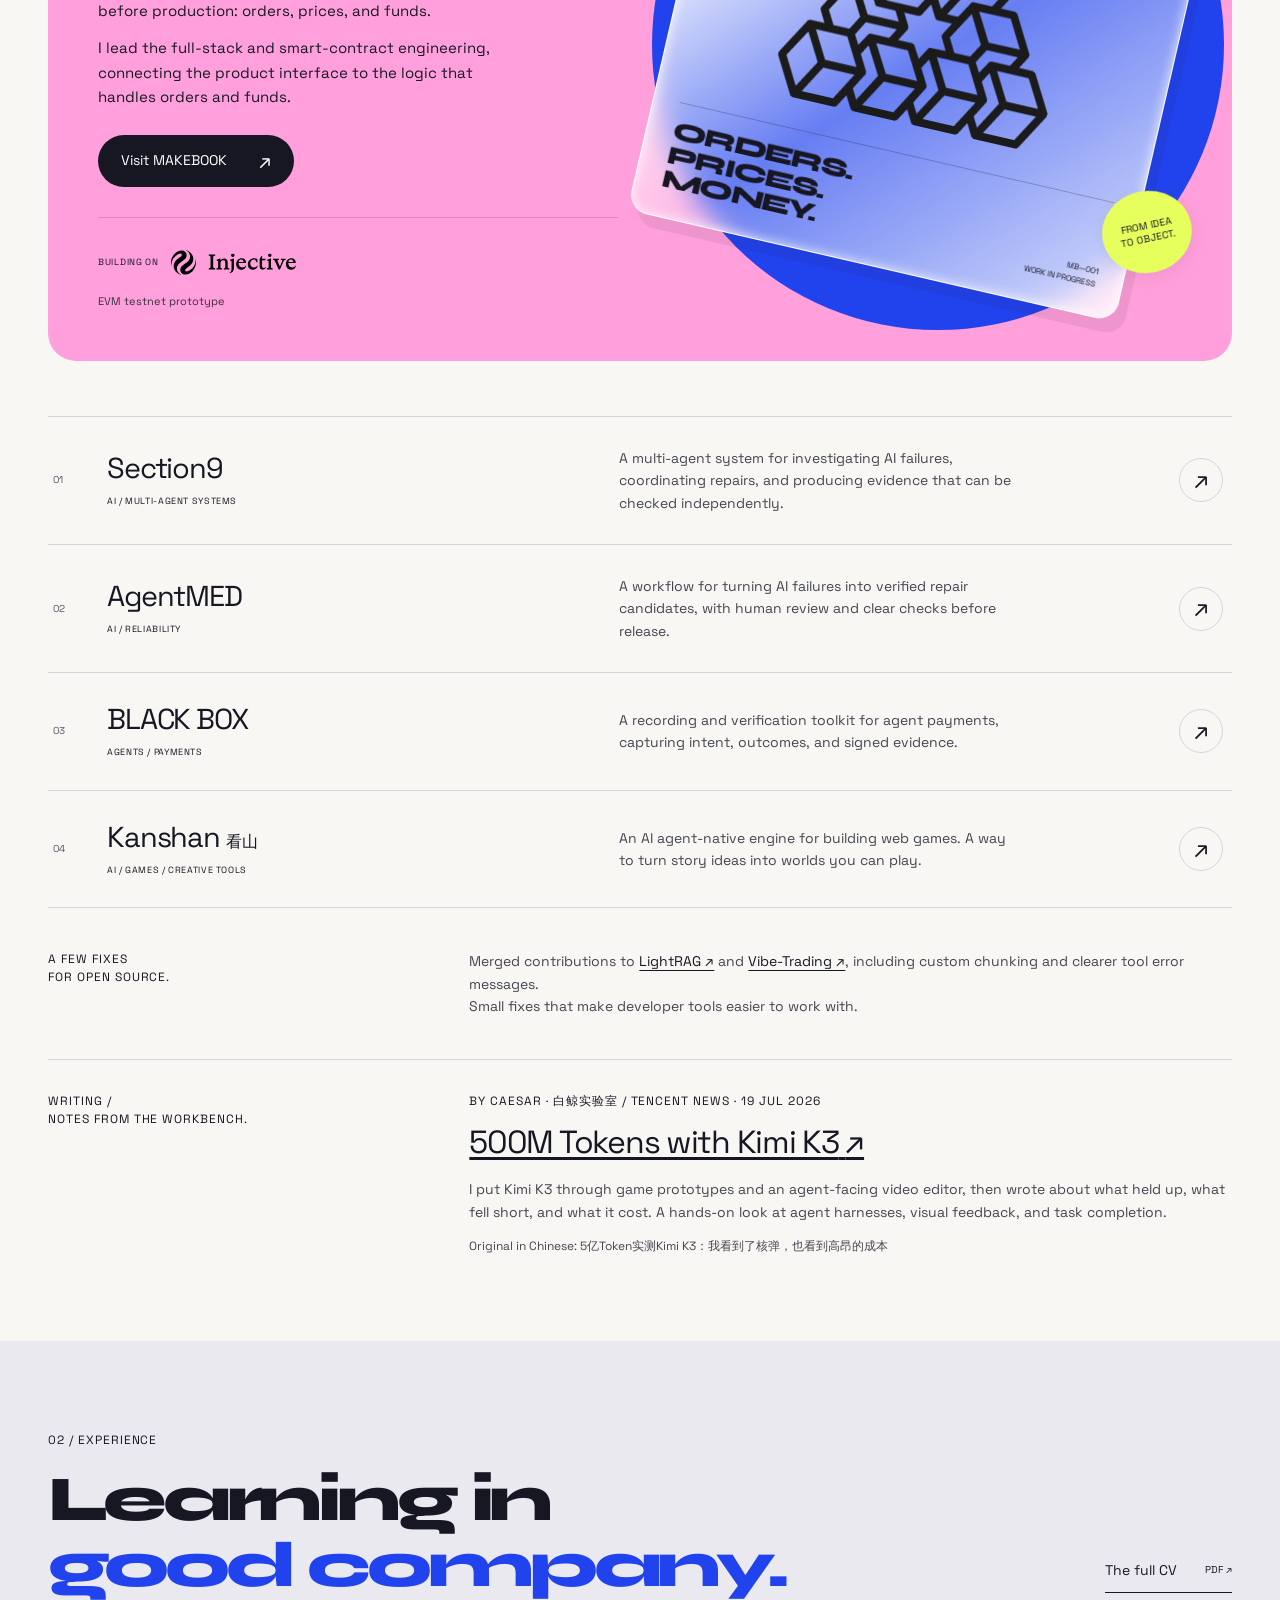
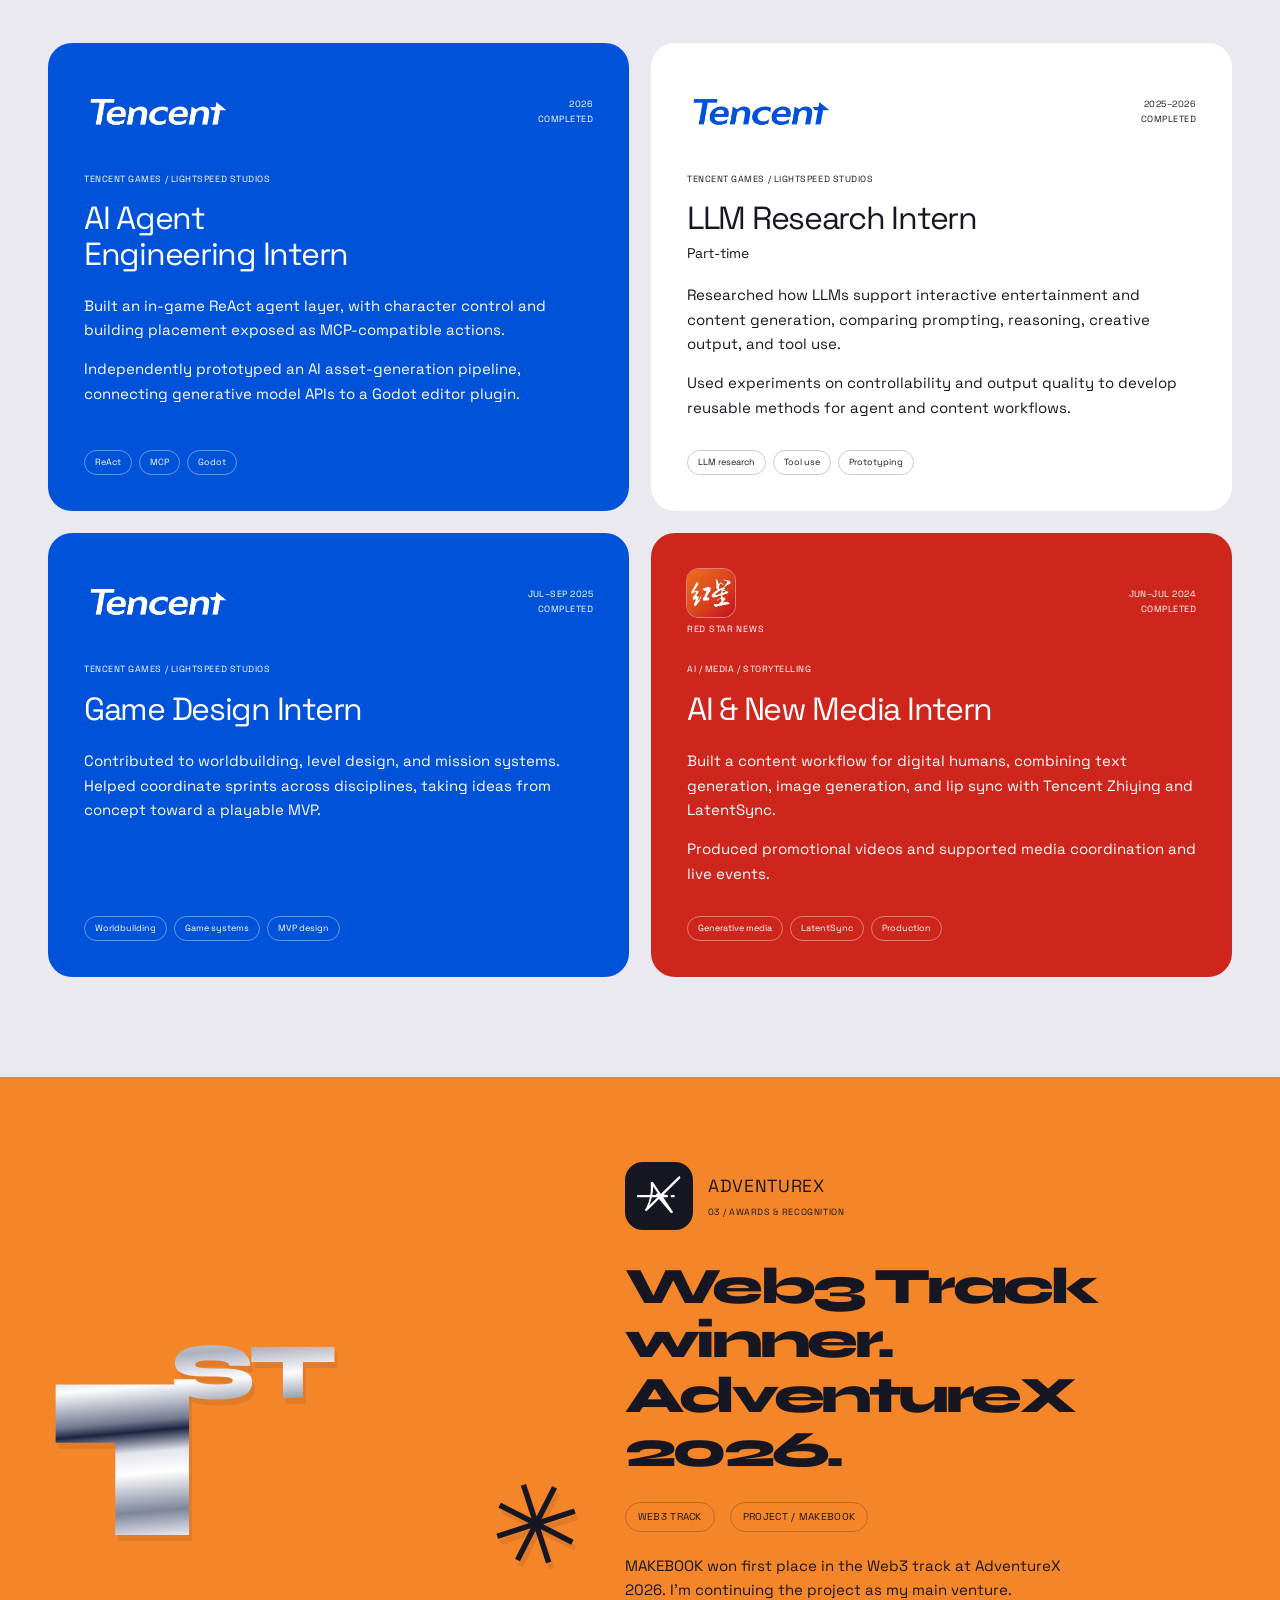
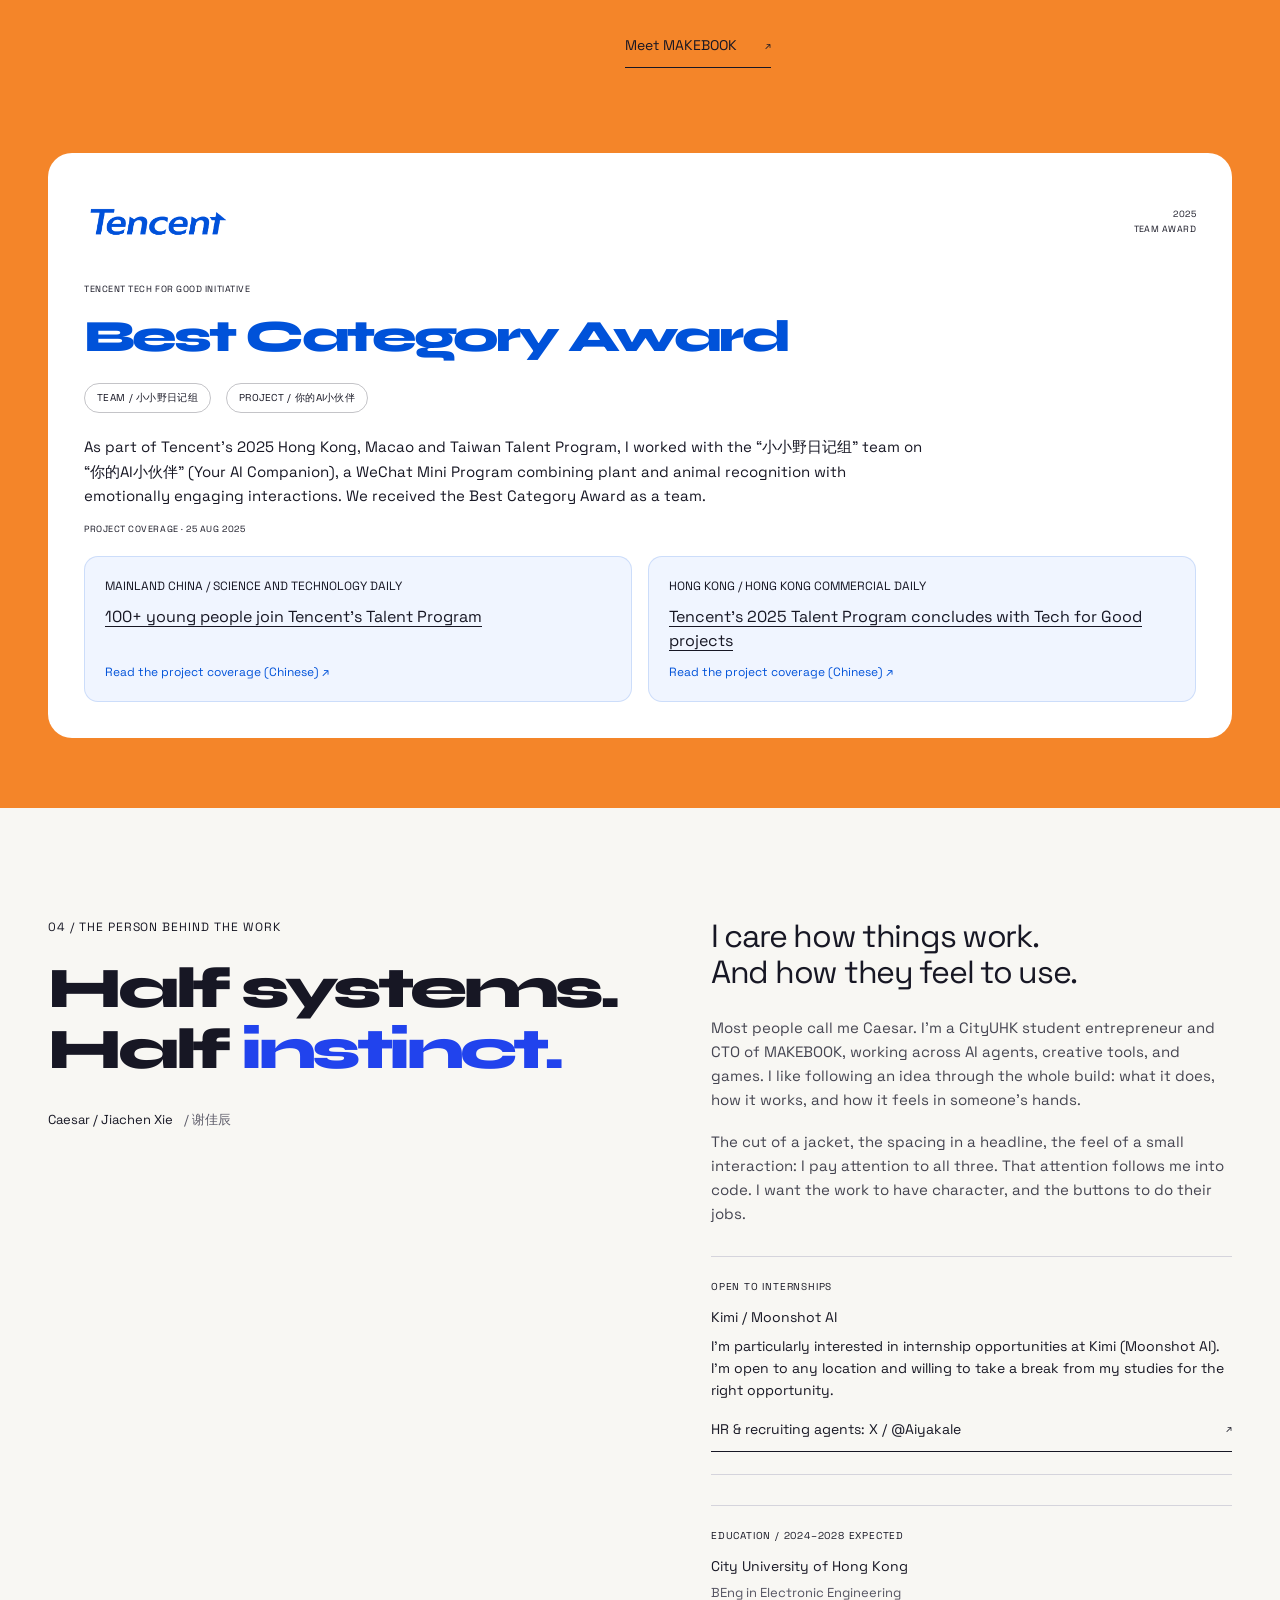
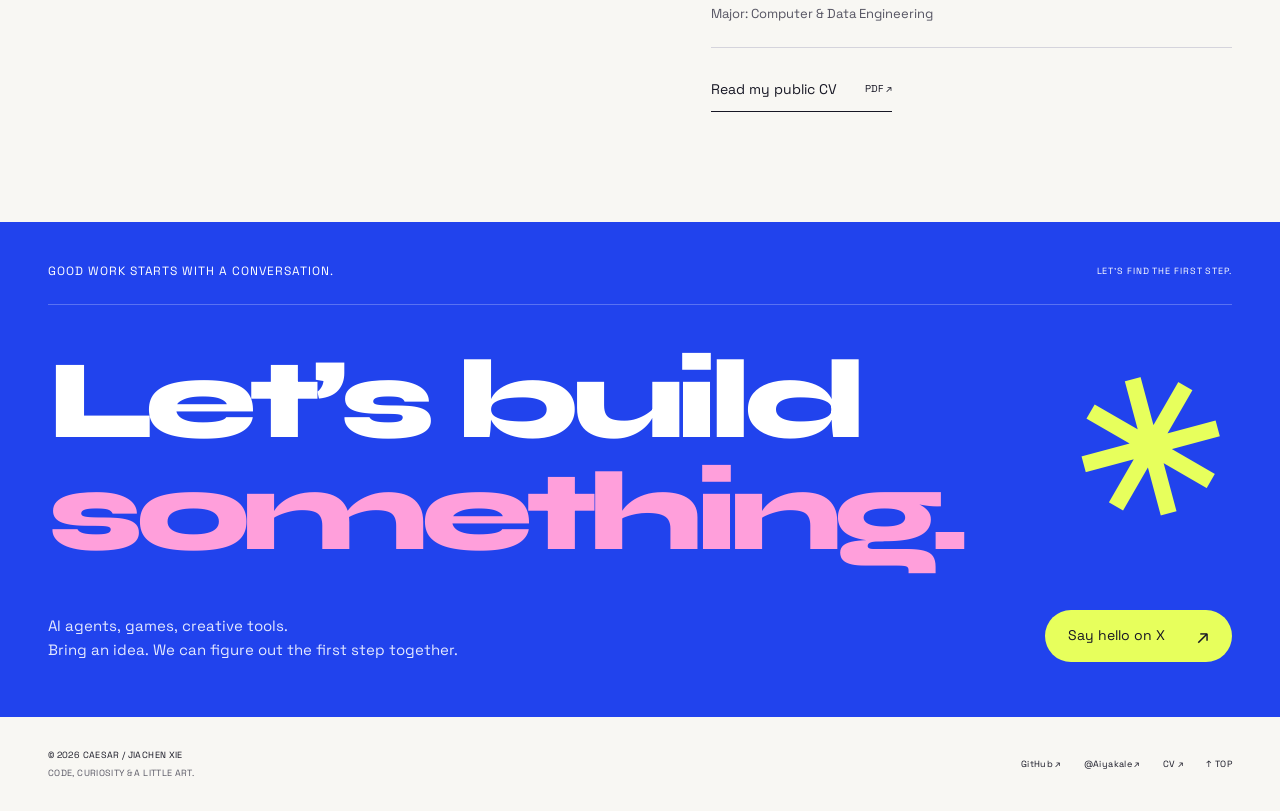
==== commit ede073f1: "Add Tencent team award and mainland and Hong Kong coverage" ====
--- a/index.html
+++ b/index.html
@@ -50,9 +50,9 @@
   <link rel="preload" href="/assets/fonts/space-grotesk-regular.ttf" as="font" type="font/ttf" crossorigin>
   <link rel="preload" href="/assets/caesar-signature.webp" as="image">
   <link rel="preload" href="/assets/metal/caesar.png" as="image">
-  <link rel="stylesheet" href="/style.css?v=writing-1">
+  <link rel="stylesheet" href="/style.css?v=awards-1">
   <script src="/liquid-metal.js?v=mercury-2" defer></script>
-  <script src="/i18n.js?v=writing-1" defer></script>
+  <script src="/i18n.js?v=awards-1" defer></script>
   <script src="/script.js?v=seo-1" defer></script>
 </head>
 <body id="top">
@@ -150,7 +150,23 @@
       </div>
     </div></section>
 
-    <section class="award-section" id="award" aria-labelledby="award-heading" data-scroll-scene><div class="award-grid wrap reveal"><div class="award-number" aria-hidden="true">1<span data-i18n="award.suffix">ST</span><span class="award-star">✳</span></div><div class="award-copy"><a class="adventurex-lockup" href="https://adventure-x.org/" aria-label="AdventureX official website" data-i18n-aria="label.advxsite"><img src="/assets/brands/adventurex.svg" width="200" height="200" alt="AdventureX" loading="lazy"><span>ADVENTUREX<small data-i18n="award.eyebrow">03 / A MOMENT TO REMEMBER</small></span></a><h2 id="award-heading" data-i18n="award.title">Web3 Track winner.<br>AdventureX 2026.</h2><div class="award-detail"><span data-i18n="award.track">WEB3 TRACK</span><span data-i18n="award.project">PROJECT / MAKEBOOK</span></div><p data-i18n="award.description">MAKEBOOK won first place in the Web3 track at AdventureX 2026. I’m continuing the project as my main venture.</p><a class="text-link" href="https://makebook.xyz" data-i18n="award.visit">Meet MAKEBOOK <span aria-hidden="true">↗</span></a></div></div></section>
+    <section class="award-section" id="award" aria-label="Awards &amp; recognition" data-i18n-aria="label.awards" data-scroll-scene>
+      <div class="award-grid wrap reveal"><div class="award-number" aria-hidden="true">1<span data-i18n="award.suffix">ST</span><span class="award-star">✳</span></div><div class="award-copy"><a class="adventurex-lockup" href="https://adventure-x.org/" aria-label="AdventureX official website" data-i18n-aria="label.advxsite"><img src="/assets/brands/adventurex.svg" width="200" height="200" alt="AdventureX" loading="lazy"><span>ADVENTUREX<small data-i18n="award.eyebrow">03 / AWARDS &amp; RECOGNITION</small></span></a><h2 id="award-heading" data-i18n="award.title">Web3 Track winner.<br>AdventureX 2026.</h2><div class="award-detail"><span data-i18n="award.track">WEB3 TRACK</span><span data-i18n="award.project">PROJECT / MAKEBOOK</span></div><p data-i18n="award.description">MAKEBOOK won first place in the Web3 track at AdventureX 2026. I’m continuing the project as my main venture.</p><a class="text-link" href="https://makebook.xyz" data-i18n="award.visit">Meet MAKEBOOK <span aria-hidden="true">↗</span></a></div></div>
+      <div class="wrap">
+        <article class="tencent-award experience-card experience-white reveal" id="tencent-award" aria-labelledby="tencent-award-heading">
+          <div class="experience-brand"><img src="/assets/brands/tencent-blue.png" width="2162" height="889" alt="Tencent" loading="lazy"><span data-i18n="tencentAward.date">2025<br>TEAM AWARD</span></div>
+          <p class="eyebrow" data-i18n="tencentAward.program">TENCENT TECH FOR GOOD INITIATIVE</p>
+          <h2 id="tencent-award-heading">Best Category Award</h2>
+          <div class="award-detail"><span data-i18n="tencentAward.team">TEAM / 小小野日记组</span><span data-i18n="tencentAward.project">PROJECT / 你的AI小伙伴</span></div>
+          <p data-i18n="tencentAward.description">As part of Tencent’s 2025 Hong Kong, Macao and Taiwan Talent Program, I worked with the “小小野日记组” team on “你的AI小伙伴” (Your AI Companion), a WeChat Mini Program combining plant and animal recognition with emotionally engaging interactions. We received the Best Category Award as a team.</p>
+          <p class="eyebrow" data-i18n="tencentAward.press">PROJECT COVERAGE · <time datetime="2025-08-25">25 AUG 2025</time></p>
+          <div class="award-press">
+            <a href="https://www.stdaily.com/web/gdxw/2025-08/25/content_390092.html"><span data-i18n="tencentAward.mainland">MAINLAND CHINA / SCIENCE AND TECHNOLOGY DAILY</span><strong data-i18n="tencentAward.mainlandTitle">100+ young people join Tencent’s Talent Program</strong><small data-i18n="tencentAward.read">Read the project coverage (Chinese) ↗</small></a>
+            <a href="https://www.hkcd.com.hk/content_app/2025-08/25/content_8710618.html"><span data-i18n="tencentAward.hk">HONG KONG / HONG KONG COMMERCIAL DAILY</span><strong data-i18n="tencentAward.hkTitle">Tencent’s 2025 Talent Program concludes with Tech for Good projects</strong><small data-i18n="tencentAward.read">Read the project coverage (Chinese) ↗</small></a>
+          </div>
+        </article>
+      </div>
+    </section>
 
     <section class="about-section wrap" id="about" aria-labelledby="about-heading"><div class="about-heading reveal"><p class="eyebrow" data-i18n="about.eyebrow">04 / THE PERSON BEHIND THE WORK</p><h2 id="about-heading" data-i18n="about.title">Half systems.<br>Half <span class="blue-text">instinct.</span></h2><p class="about-signature">Caesar / Jiachen Xie <span lang="zh">/ 谢佳辰</span></p></div><div class="about-copy reveal"><p class="about-lede" data-i18n="about.lede">I care how things work.<br>And how they feel to use.</p><p data-i18n="about.bio">Most people call me Caesar. I’m a CityUHK student entrepreneur and CTO of MAKEBOOK, working across AI agents, creative tools, and games. I like following an idea through the whole build: what it does, how it works, and how it feels in someone’s hands.</p><p data-i18n="about.taste">The cut of a jacket, the spacing in a headline, the feel of a small interaction: I pay attention to all three. That attention follows me into code. I want the work to have character, and the buttons to do their jobs.</p><aside class="education" id="kimi-internship" aria-labelledby="kimi-interest-heading"><span class="eyebrow" data-i18n="career.eyebrow">OPEN TO INTERNSHIPS</span><strong id="kimi-interest-heading" data-i18n="career.title">Kimi / Moonshot AI</strong><span data-i18n="career.description">I’m particularly interested in internship opportunities at Kimi (Moonshot AI). I’m open to any location and willing to take a break from my studies for the right opportunity.</span><a class="text-link" href="https://x.com/Aiyakale" data-i18n="career.contact">HR &amp; recruiting agents: X / @Aiyakale <span aria-hidden="true">↗</span></a></aside><div class="education"><span class="eyebrow" data-i18n="education.dates">EDUCATION / 2024–2028 EXPECTED</span><strong data-i18n="education.school">City University of Hong Kong</strong><span data-i18n="education.degree">BEng in Electronic Engineering<br>Major: Computer &amp; Data Engineering</span></div><a class="text-link" href="/cv/Jiachen-Xie-CV.pdf" data-i18n="cv.public">Read my public CV <span>PDF ↗</span></a></div></section>
 
--- a/style.css
+++ b/style.css
@@ -35,6 +35,7 @@
 .art-offscreen .brand-stage,.page-hidden .brand-stage{animation-play-state:paused}
 
 .writing{border-top:1px solid var(--line);padding-top:32px;scroll-margin-top:32px}.writing-copy h3{font-size:clamp(1.5rem,2.6vw,2rem);line-height:1.25;margin:12px 0 16px}.writing-copy p:not(.eyebrow){font-size:.875rem;color:#454551}.writing-copy p.writing-source{margin-top:14px;font-size:.75rem}
+.tencent-award{margin-bottom:70px;scroll-margin-top:32px}.tencent-award h2{font-size:clamp(1.8rem,3.5vw,3rem);line-height:1.1;color:var(--tencent-blue);margin-bottom:22px}.tencent-award>p:not(.eyebrow){max-width:840px}.award-press{display:grid;grid-template-columns:repeat(auto-fit,minmax(min(100%,260px),1fr));gap:16px;width:100%;margin-top:4px}.award-press a{display:flex;flex-direction:column;gap:10px;padding:20px;border:1px solid #0052d926;border-radius:14px;background:#f0f5ff;transition:background .2s}.award-press a:hover{background:#e4edff}.award-press a span,.award-press a small{font-size:.75rem;line-height:1.5}.award-press a strong{font-size:1rem;font-weight:400;line-height:1.5;text-decoration:underline;text-underline-offset:4px}.award-press a small{margin-top:auto;color:var(--tencent-blue)}
 
 /* Language choices stay available without crowding the signature on small screens. */
 .header-controls{display:flex;align-items:center;gap:10px;flex-shrink:0}.language-switch{display:inline-flex;align-items:center;padding:3px;border:1px solid var(--line);border-radius:99px}.language-switch[hidden]{display:none}.language-switch a{display:grid;place-items:center;text-decoration:none;border:0;background:transparent;border-radius:99px;min-width:44px;min-height:44px;padding:8px;font-size:.6875rem;line-height:1}.language-switch a[aria-current="page"]{background:var(--ink);color:white}.language-switch a:hover{box-shadow:inset 0 0 0 1px var(--ink)}
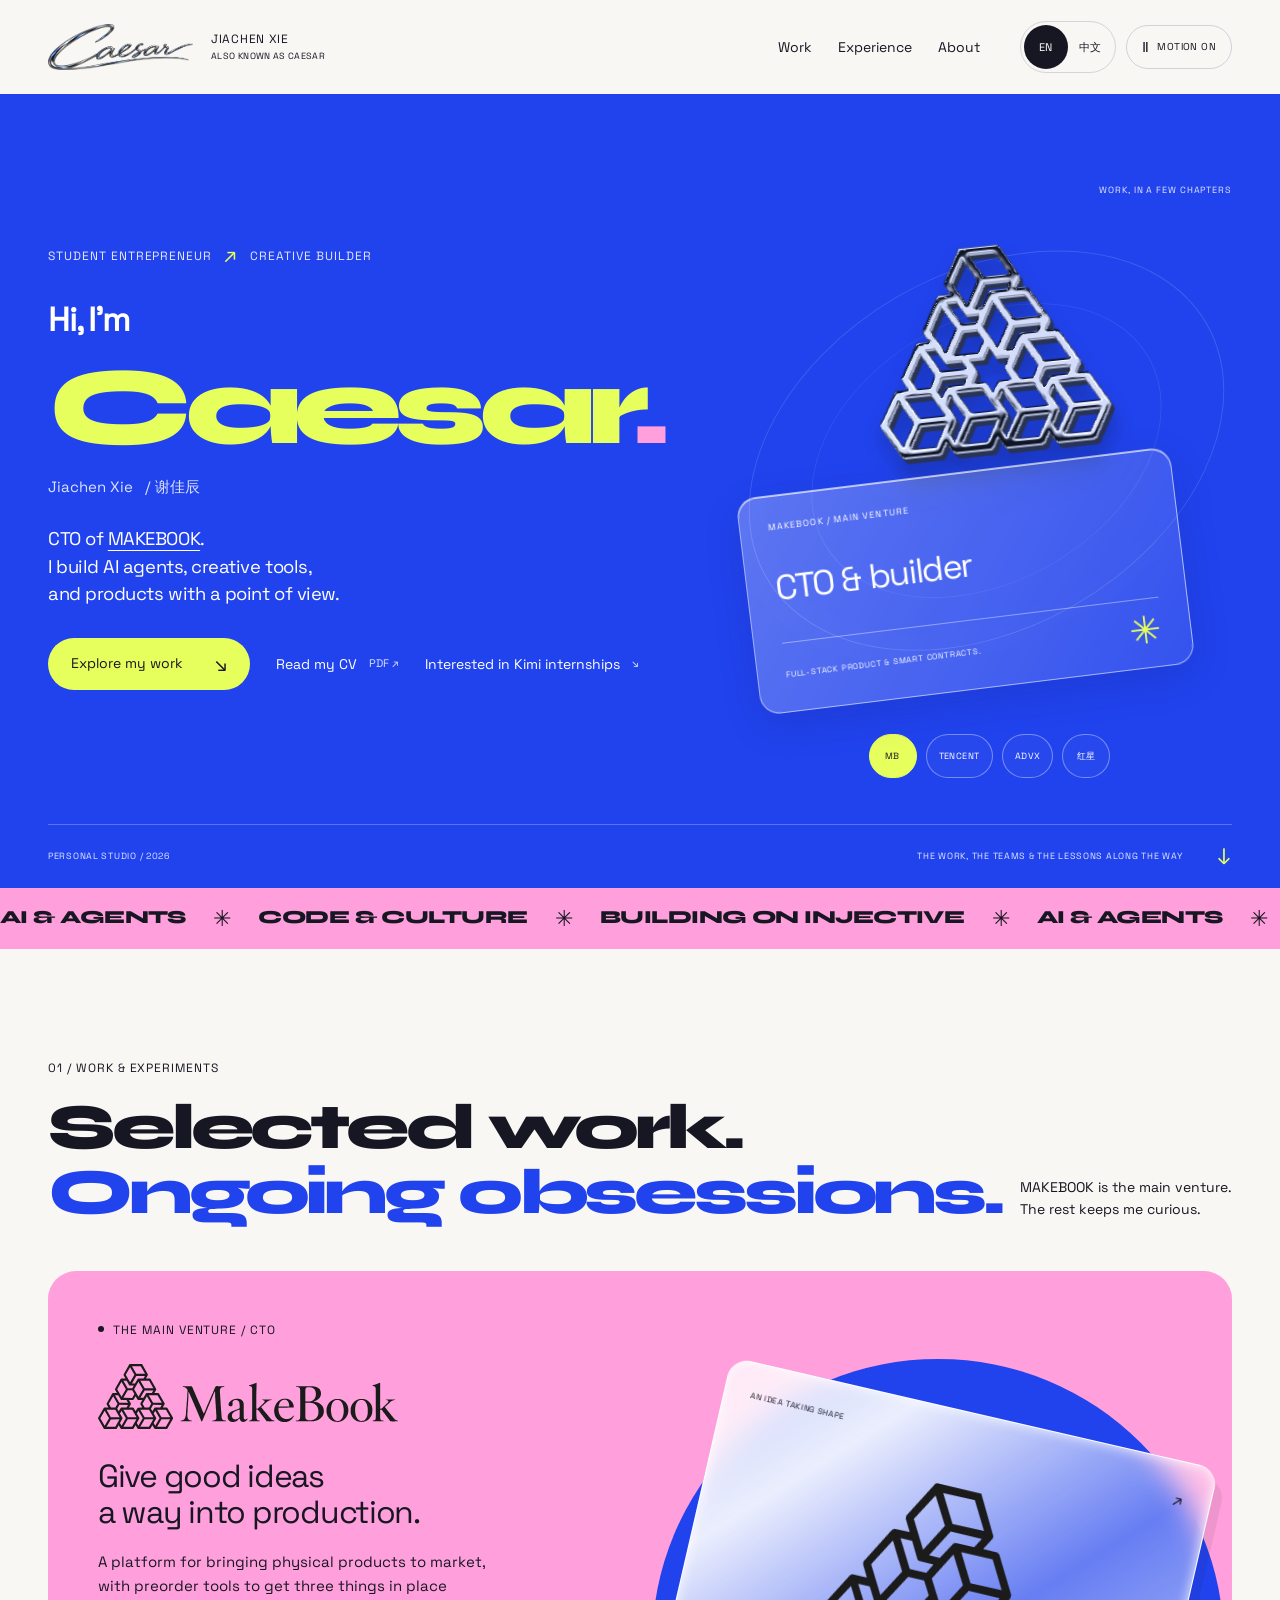
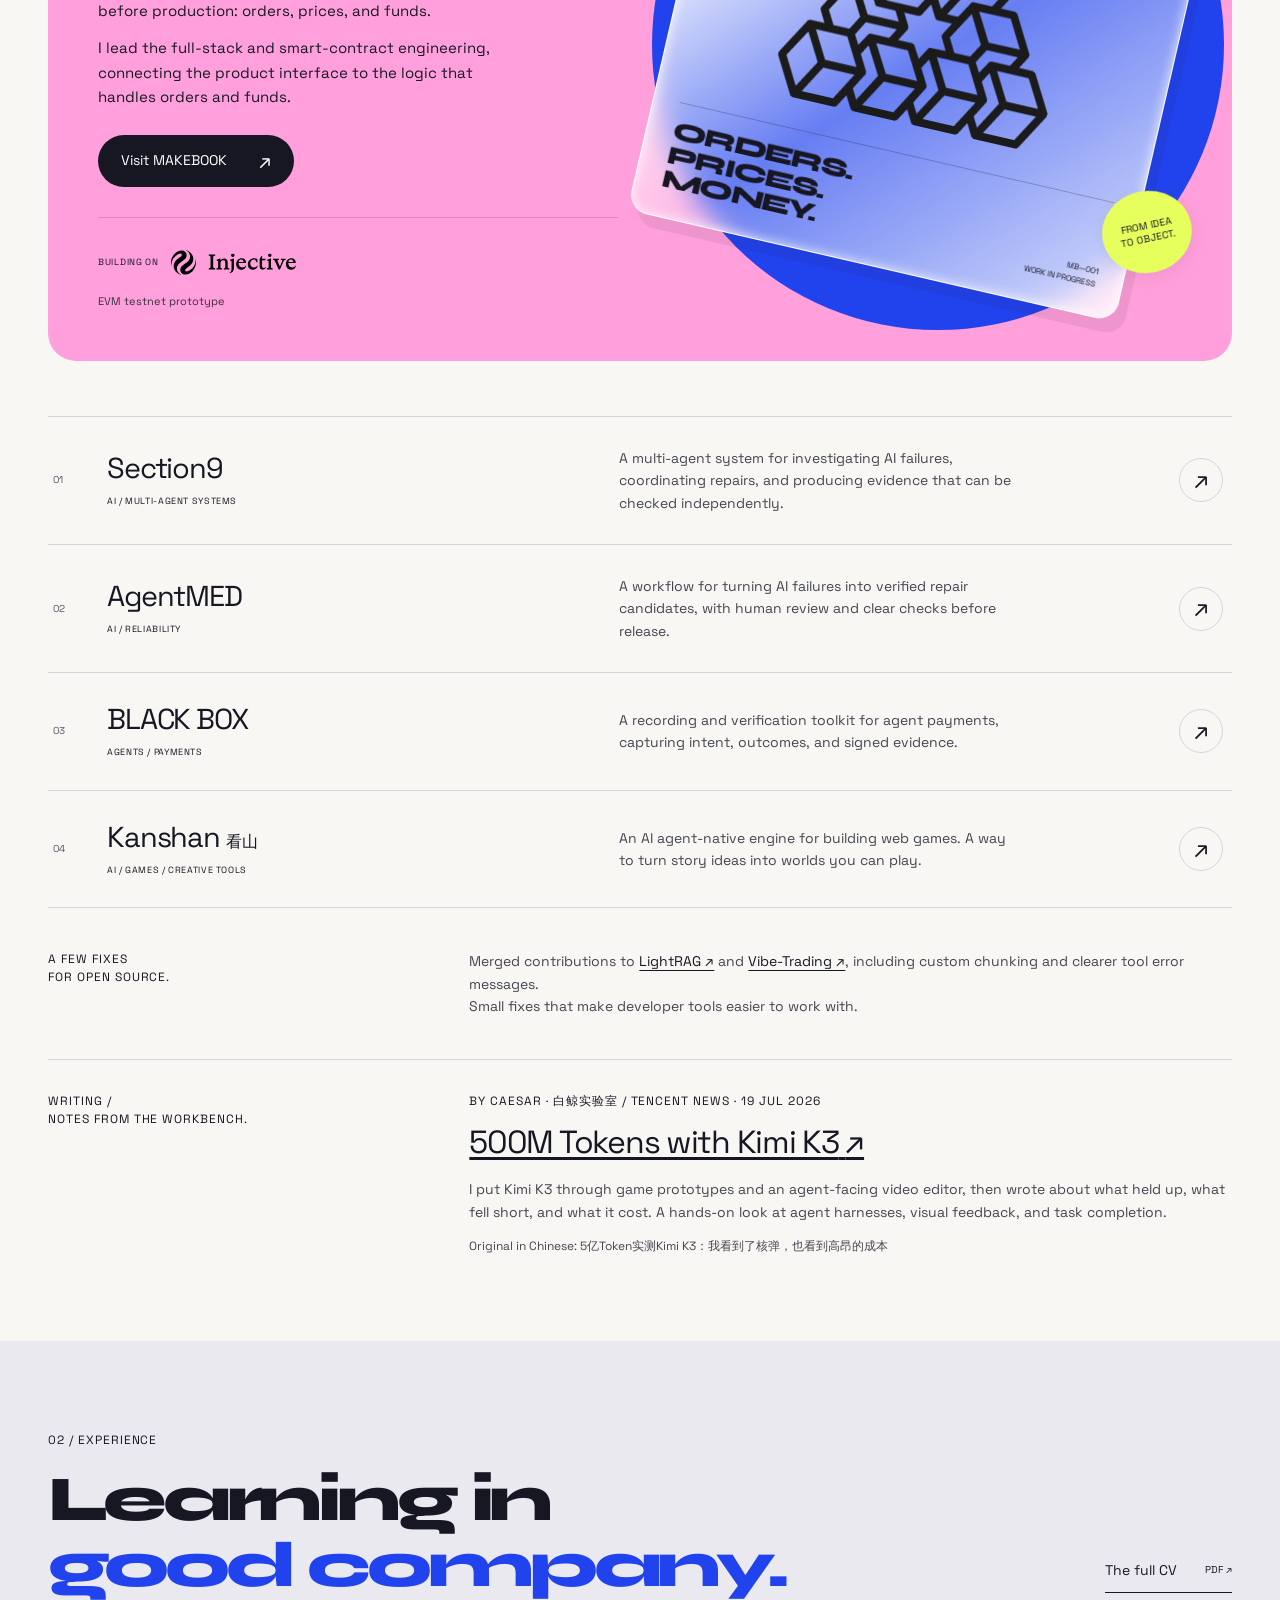
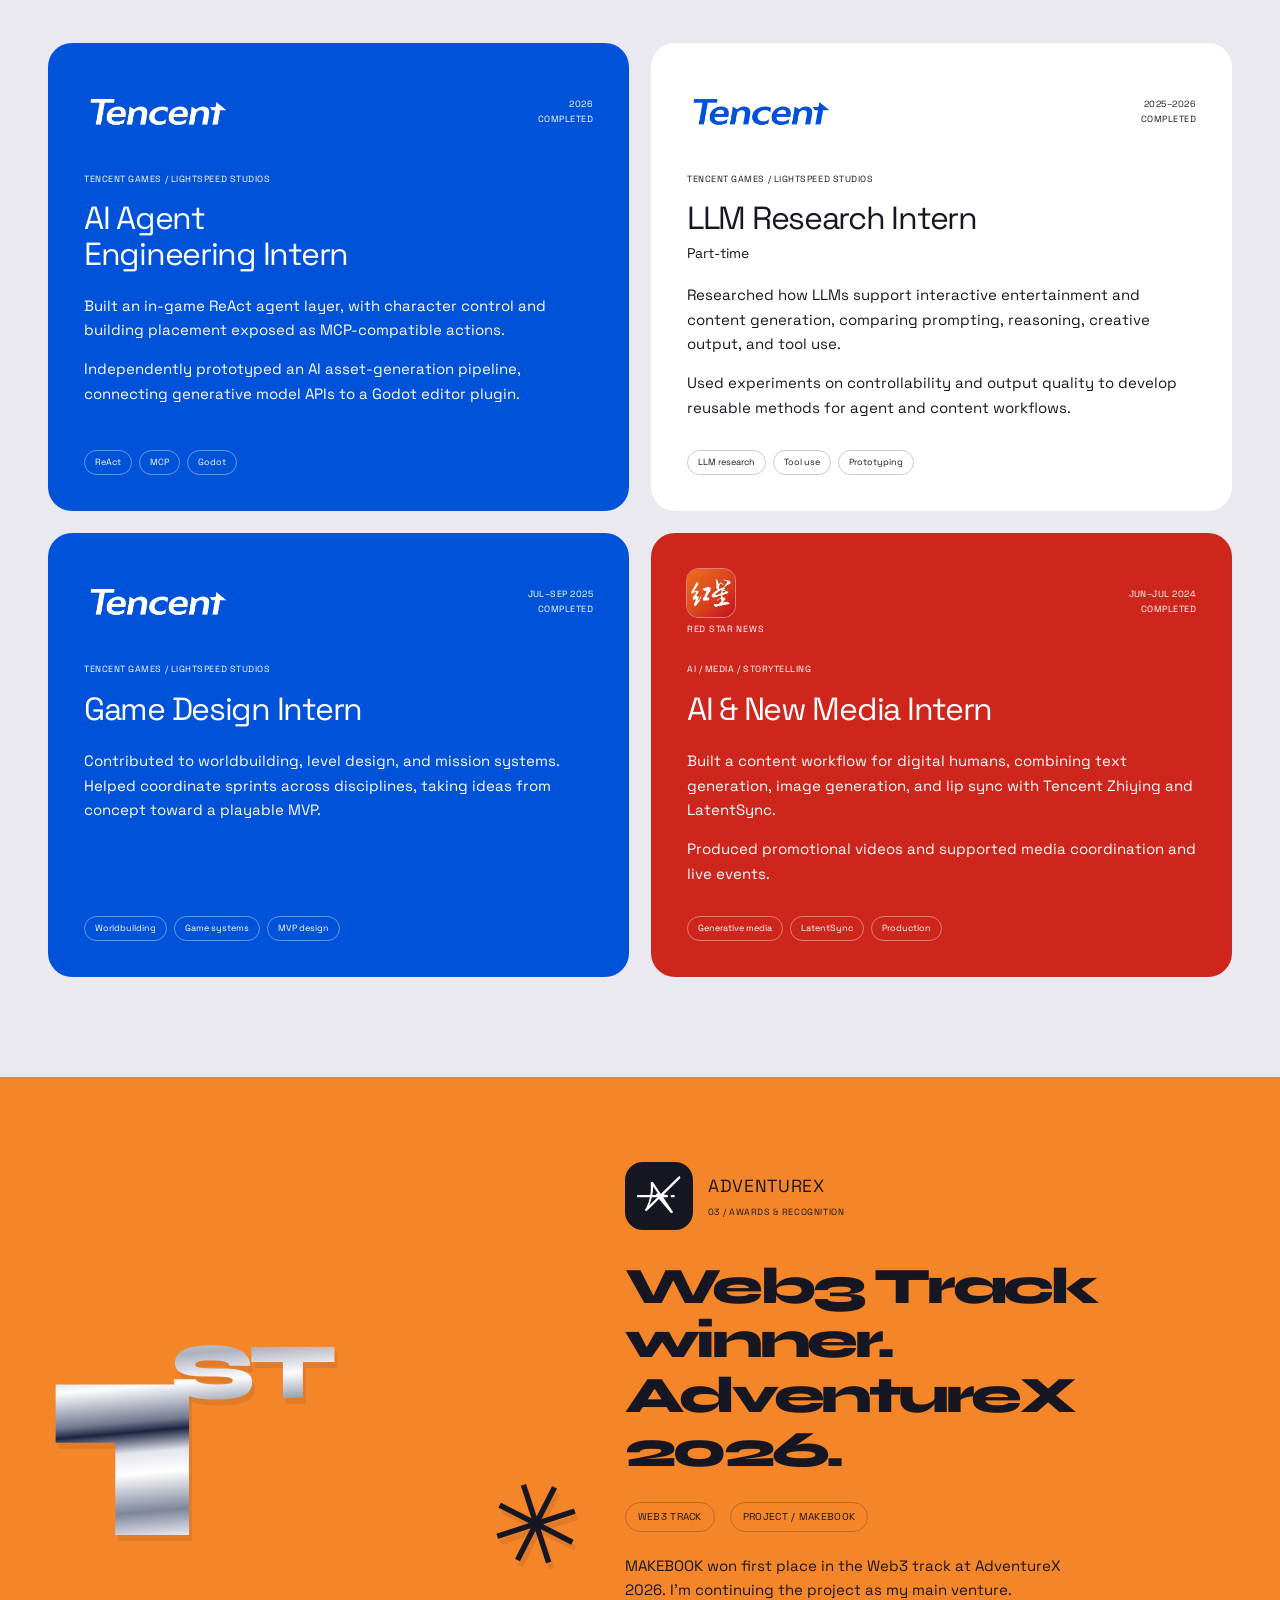
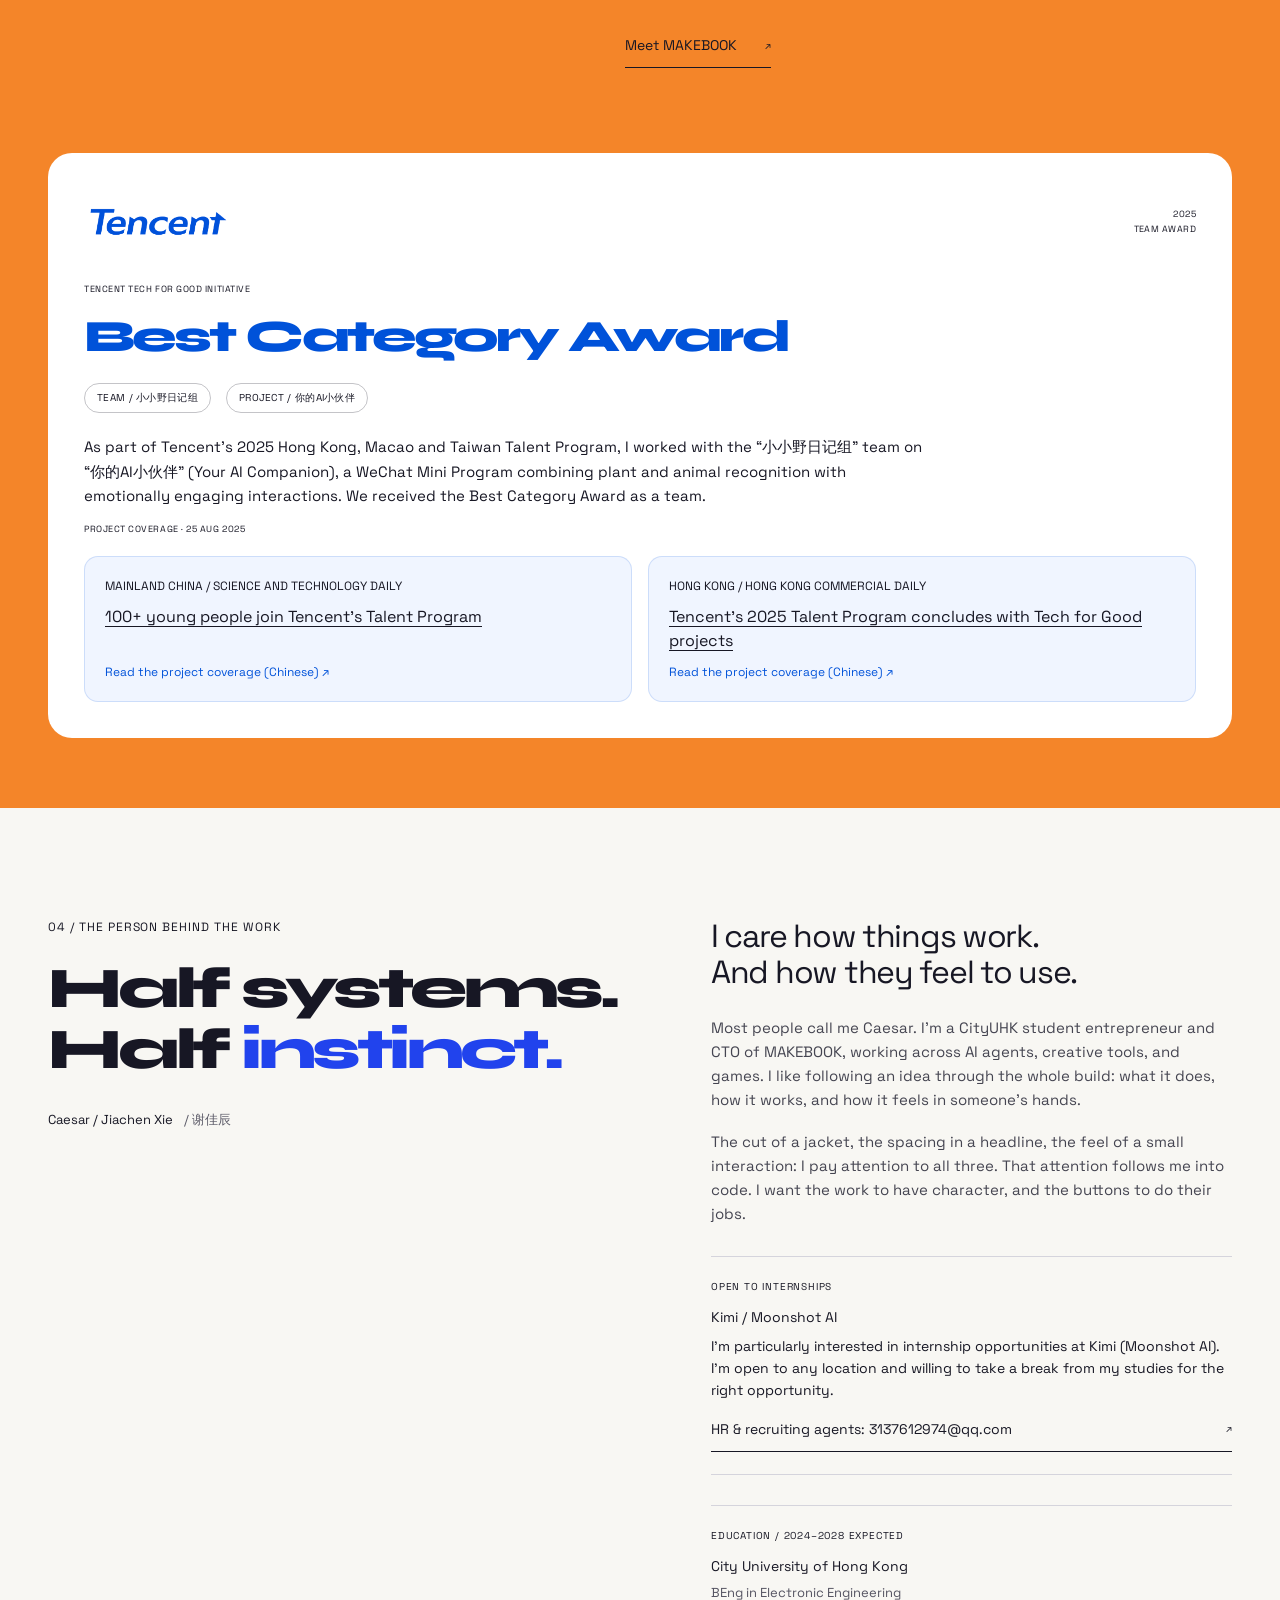
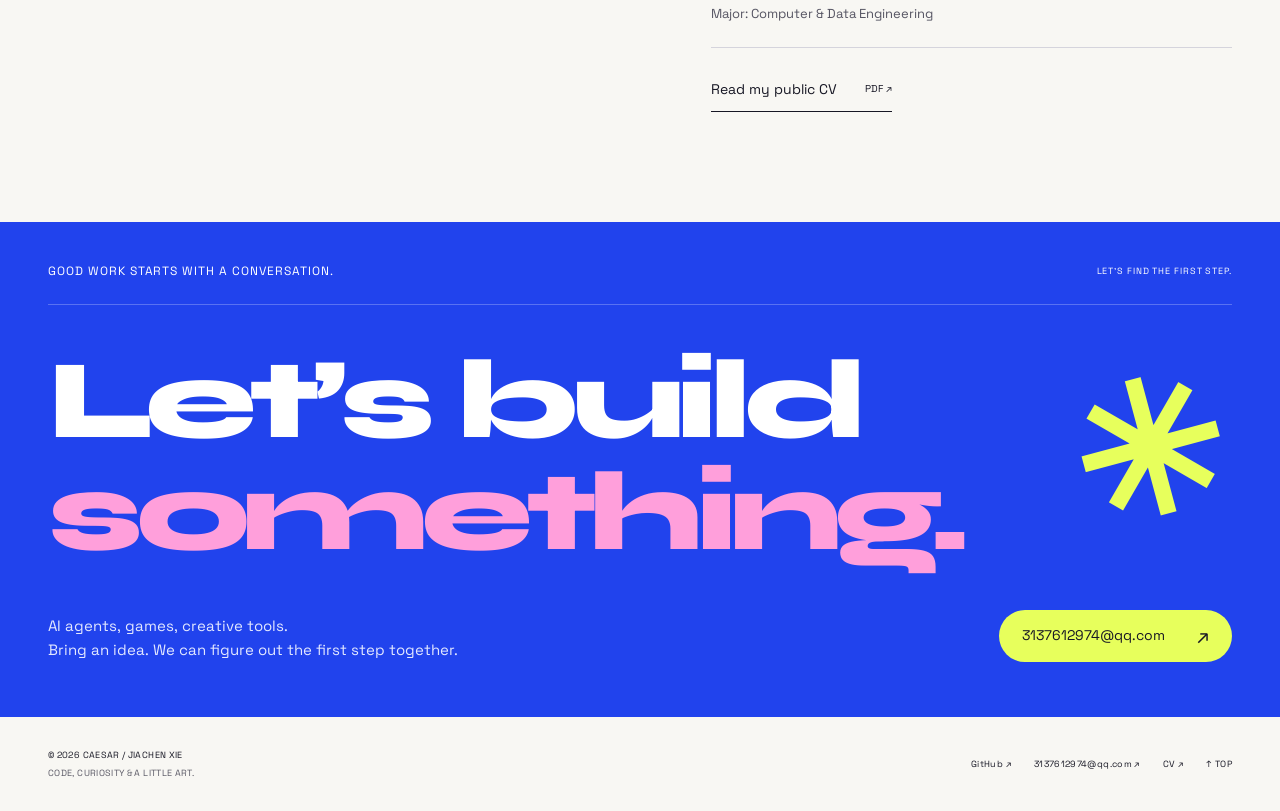
==== commit 4dba8dbb: "Use email for website and recruiting contact" ====
--- a/index.html
+++ b/index.html
@@ -37,6 +37,7 @@
       "name": "Jiachen Xie",
       "alternateName": ["谢佳辰", "Caesar", "er-s-an"],
       "url": "https://er-s-an.github.io/",
+      "email": "3137612974@qq.com",
       "description": "Student entrepreneur and CTO of MAKEBOOK building AI agents and creative tools. Interested in Kimi (Moonshot AI) internships; open to any location and an academic break.",
       "jobTitle": "CTO",
       "worksFor": {"@type": "Organization", "name": "MAKEBOOK", "url": "https://makebook.xyz"},
@@ -52,7 +53,7 @@
   <link rel="preload" href="/assets/metal/caesar.png" as="image">
   <link rel="stylesheet" href="/style.css?v=awards-1">
   <script src="/liquid-metal.js?v=mercury-2" defer></script>
-  <script src="/i18n.js?v=awards-1" defer></script>
+  <script src="/i18n.js?v=email-1" defer></script>
   <script src="/script.js?v=seo-1" defer></script>
 </head>
 <body id="top">
@@ -168,10 +169,10 @@
       </div>
     </section>
 
-    <section class="about-section wrap" id="about" aria-labelledby="about-heading"><div class="about-heading reveal"><p class="eyebrow" data-i18n="about.eyebrow">04 / THE PERSON BEHIND THE WORK</p><h2 id="about-heading" data-i18n="about.title">Half systems.<br>Half <span class="blue-text">instinct.</span></h2><p class="about-signature">Caesar / Jiachen Xie <span lang="zh">/ 谢佳辰</span></p></div><div class="about-copy reveal"><p class="about-lede" data-i18n="about.lede">I care how things work.<br>And how they feel to use.</p><p data-i18n="about.bio">Most people call me Caesar. I’m a CityUHK student entrepreneur and CTO of MAKEBOOK, working across AI agents, creative tools, and games. I like following an idea through the whole build: what it does, how it works, and how it feels in someone’s hands.</p><p data-i18n="about.taste">The cut of a jacket, the spacing in a headline, the feel of a small interaction: I pay attention to all three. That attention follows me into code. I want the work to have character, and the buttons to do their jobs.</p><aside class="education" id="kimi-internship" aria-labelledby="kimi-interest-heading"><span class="eyebrow" data-i18n="career.eyebrow">OPEN TO INTERNSHIPS</span><strong id="kimi-interest-heading" data-i18n="career.title">Kimi / Moonshot AI</strong><span data-i18n="career.description">I’m particularly interested in internship opportunities at Kimi (Moonshot AI). I’m open to any location and willing to take a break from my studies for the right opportunity.</span><a class="text-link" href="https://x.com/Aiyakale" data-i18n="career.contact">HR &amp; recruiting agents: X / @Aiyakale <span aria-hidden="true">↗</span></a></aside><div class="education"><span class="eyebrow" data-i18n="education.dates">EDUCATION / 2024–2028 EXPECTED</span><strong data-i18n="education.school">City University of Hong Kong</strong><span data-i18n="education.degree">BEng in Electronic Engineering<br>Major: Computer &amp; Data Engineering</span></div><a class="text-link" href="/cv/Jiachen-Xie-CV.pdf" data-i18n="cv.public">Read my public CV <span>PDF ↗</span></a></div></section>
+    <section class="about-section wrap" id="about" aria-labelledby="about-heading"><div class="about-heading reveal"><p class="eyebrow" data-i18n="about.eyebrow">04 / THE PERSON BEHIND THE WORK</p><h2 id="about-heading" data-i18n="about.title">Half systems.<br>Half <span class="blue-text">instinct.</span></h2><p class="about-signature">Caesar / Jiachen Xie <span lang="zh">/ 谢佳辰</span></p></div><div class="about-copy reveal"><p class="about-lede" data-i18n="about.lede">I care how things work.<br>And how they feel to use.</p><p data-i18n="about.bio">Most people call me Caesar. I’m a CityUHK student entrepreneur and CTO of MAKEBOOK, working across AI agents, creative tools, and games. I like following an idea through the whole build: what it does, how it works, and how it feels in someone’s hands.</p><p data-i18n="about.taste">The cut of a jacket, the spacing in a headline, the feel of a small interaction: I pay attention to all three. That attention follows me into code. I want the work to have character, and the buttons to do their jobs.</p><aside class="education" id="kimi-internship" aria-labelledby="kimi-interest-heading"><span class="eyebrow" data-i18n="career.eyebrow">OPEN TO INTERNSHIPS</span><strong id="kimi-interest-heading" data-i18n="career.title">Kimi / Moonshot AI</strong><span data-i18n="career.description">I’m particularly interested in internship opportunities at Kimi (Moonshot AI). I’m open to any location and willing to take a break from my studies for the right opportunity.</span><a class="text-link" href="mailto:3137612974@qq.com" data-i18n="career.contact">HR &amp; recruiting agents: 3137612974@qq.com <span aria-hidden="true">↗</span></a></aside><div class="education"><span class="eyebrow" data-i18n="education.dates">EDUCATION / 2024–2028 EXPECTED</span><strong data-i18n="education.school">City University of Hong Kong</strong><span data-i18n="education.degree">BEng in Electronic Engineering<br>Major: Computer &amp; Data Engineering</span></div><a class="text-link" href="/cv/Jiachen-Xie-CV.pdf" data-i18n="cv.public">Read my public CV <span>PDF ↗</span></a></div></section>
 
-    <section class="contact-section" id="contact" aria-labelledby="contact-heading"><div class="wrap contact-inner reveal"><div class="contact-top"><p class="eyebrow" data-i18n="contact.eyebrow">GOOD WORK STARTS WITH A CONVERSATION.</p><span data-i18n="contact.aside">LET’S FIND THE FIRST STEP.</span></div><h2 id="contact-heading" data-i18n="contact.title">Let’s build<br><span>something.</span><span class="contact-star" aria-hidden="true">✳</span></h2><div class="contact-bottom"><p data-i18n="contact.description">AI agents, games, creative tools.<br>Bring an idea. We can figure out the first step together.</p><a class="button button-lime" href="https://x.com/Aiyakale" data-i18n="contact.hello">Say hello on X <span aria-hidden="true">↗</span></a></div></div></section>
+    <section class="contact-section" id="contact" aria-labelledby="contact-heading"><div class="wrap contact-inner reveal"><div class="contact-top"><p class="eyebrow" data-i18n="contact.eyebrow">GOOD WORK STARTS WITH A CONVERSATION.</p><span data-i18n="contact.aside">LET’S FIND THE FIRST STEP.</span></div><h2 id="contact-heading" data-i18n="contact.title">Let’s build<br><span>something.</span><span class="contact-star" aria-hidden="true">✳</span></h2><div class="contact-bottom"><p data-i18n="contact.description">AI agents, games, creative tools.<br>Bring an idea. We can figure out the first step together.</p><a class="button button-lime" href="mailto:3137612974@qq.com" data-i18n="contact.hello">3137612974@qq.com <span aria-hidden="true">↗</span></a></div></div></section>
   </main>
-  <footer class="site-footer wrap"><p>© 2026 CAESAR / JIACHEN XIE <span data-i18n="footer.tagline">CODE, CURIOSITY &amp; A LITTLE ART.</span></p><div><a href="https://github.com/er-s-an">GitHub ↗</a><a href="https://x.com/Aiyakale">@Aiyakale ↗</a><a href="/cv/Jiachen-Xie-CV.pdf" data-i18n="footer.cv">CV ↗</a><a href="#top" aria-label="Back to top" data-i18n-aria="label.top" data-i18n="footer.top">↑ TOP</a></div></footer>
+  <footer class="site-footer wrap"><p>© 2026 CAESAR / JIACHEN XIE <span data-i18n="footer.tagline">CODE, CURIOSITY &amp; A LITTLE ART.</span></p><div><a href="https://github.com/er-s-an">GitHub ↗</a><a href="mailto:3137612974@qq.com">3137612974@qq.com ↗</a><a href="/cv/Jiachen-Xie-CV.pdf" data-i18n="footer.cv">CV ↗</a><a href="#top" aria-label="Back to top" data-i18n-aria="label.top" data-i18n="footer.top">↑ TOP</a></div></footer>
 </body>
 </html>
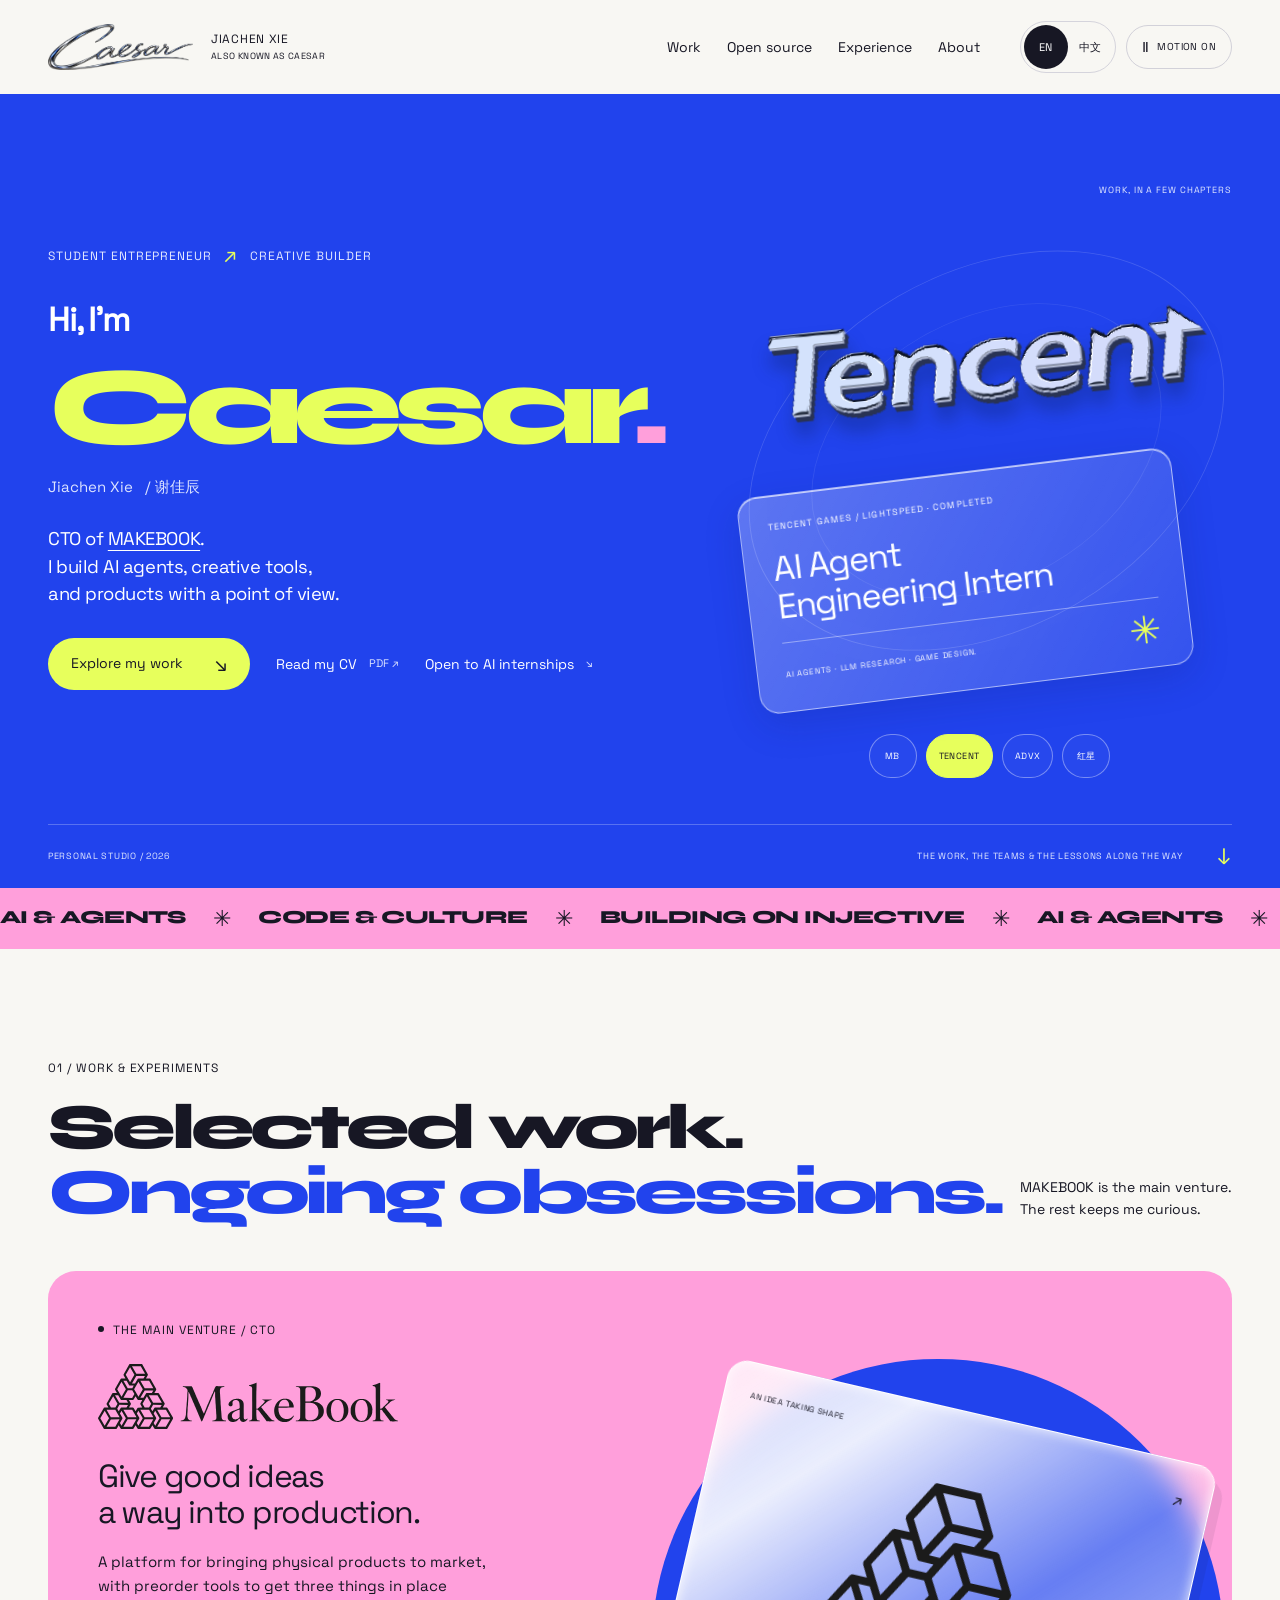
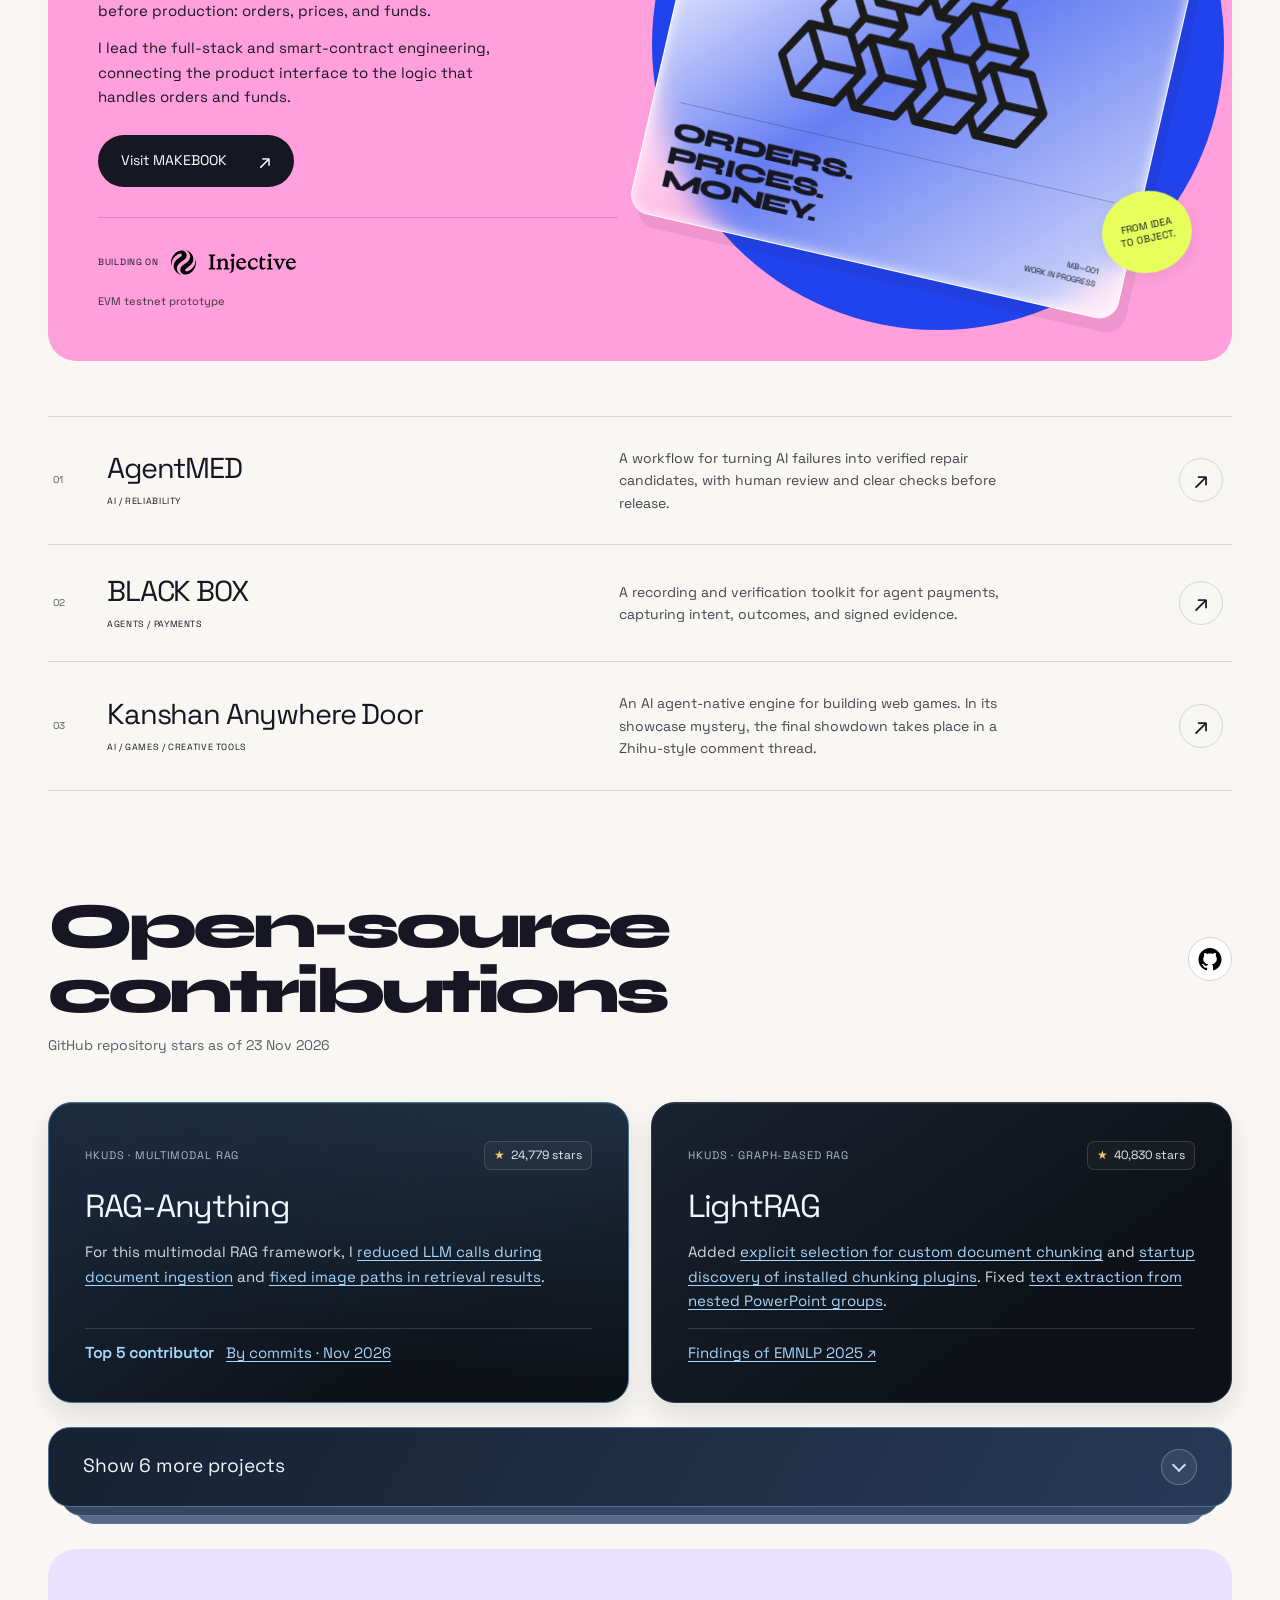
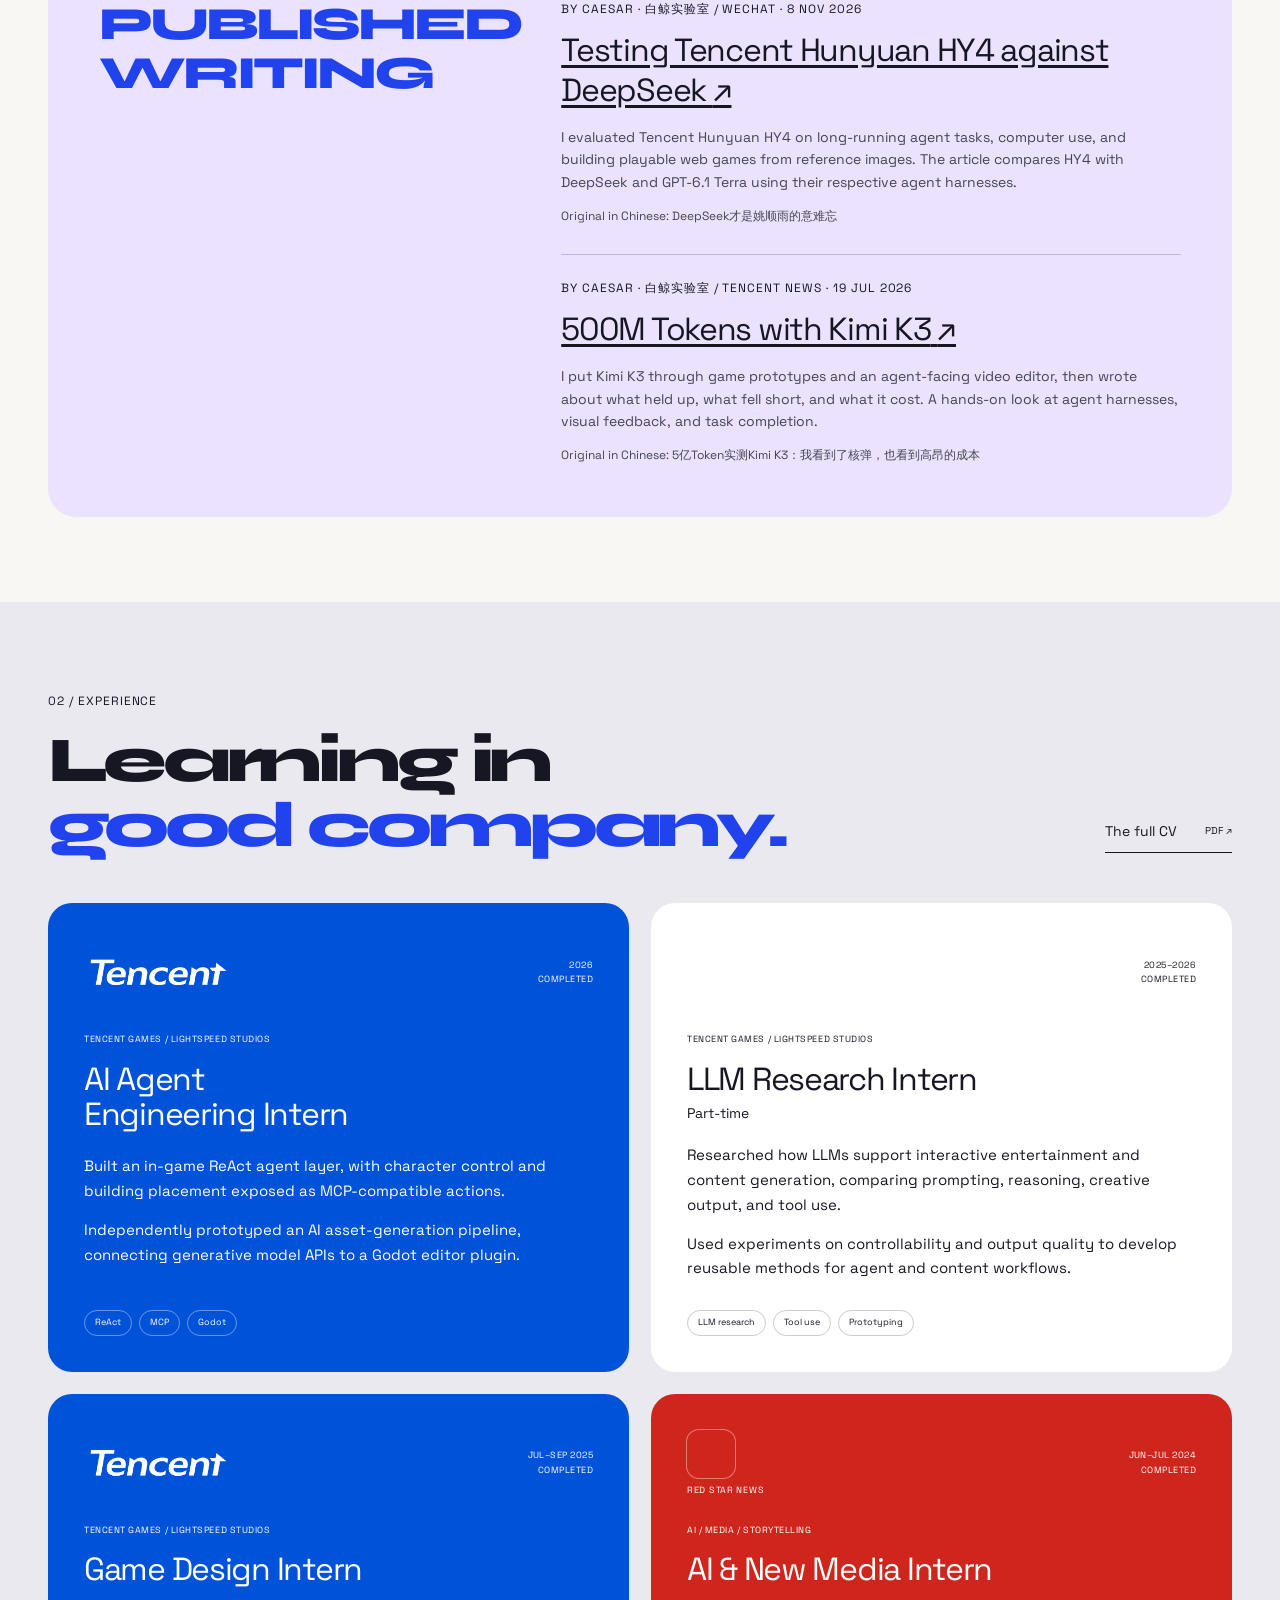
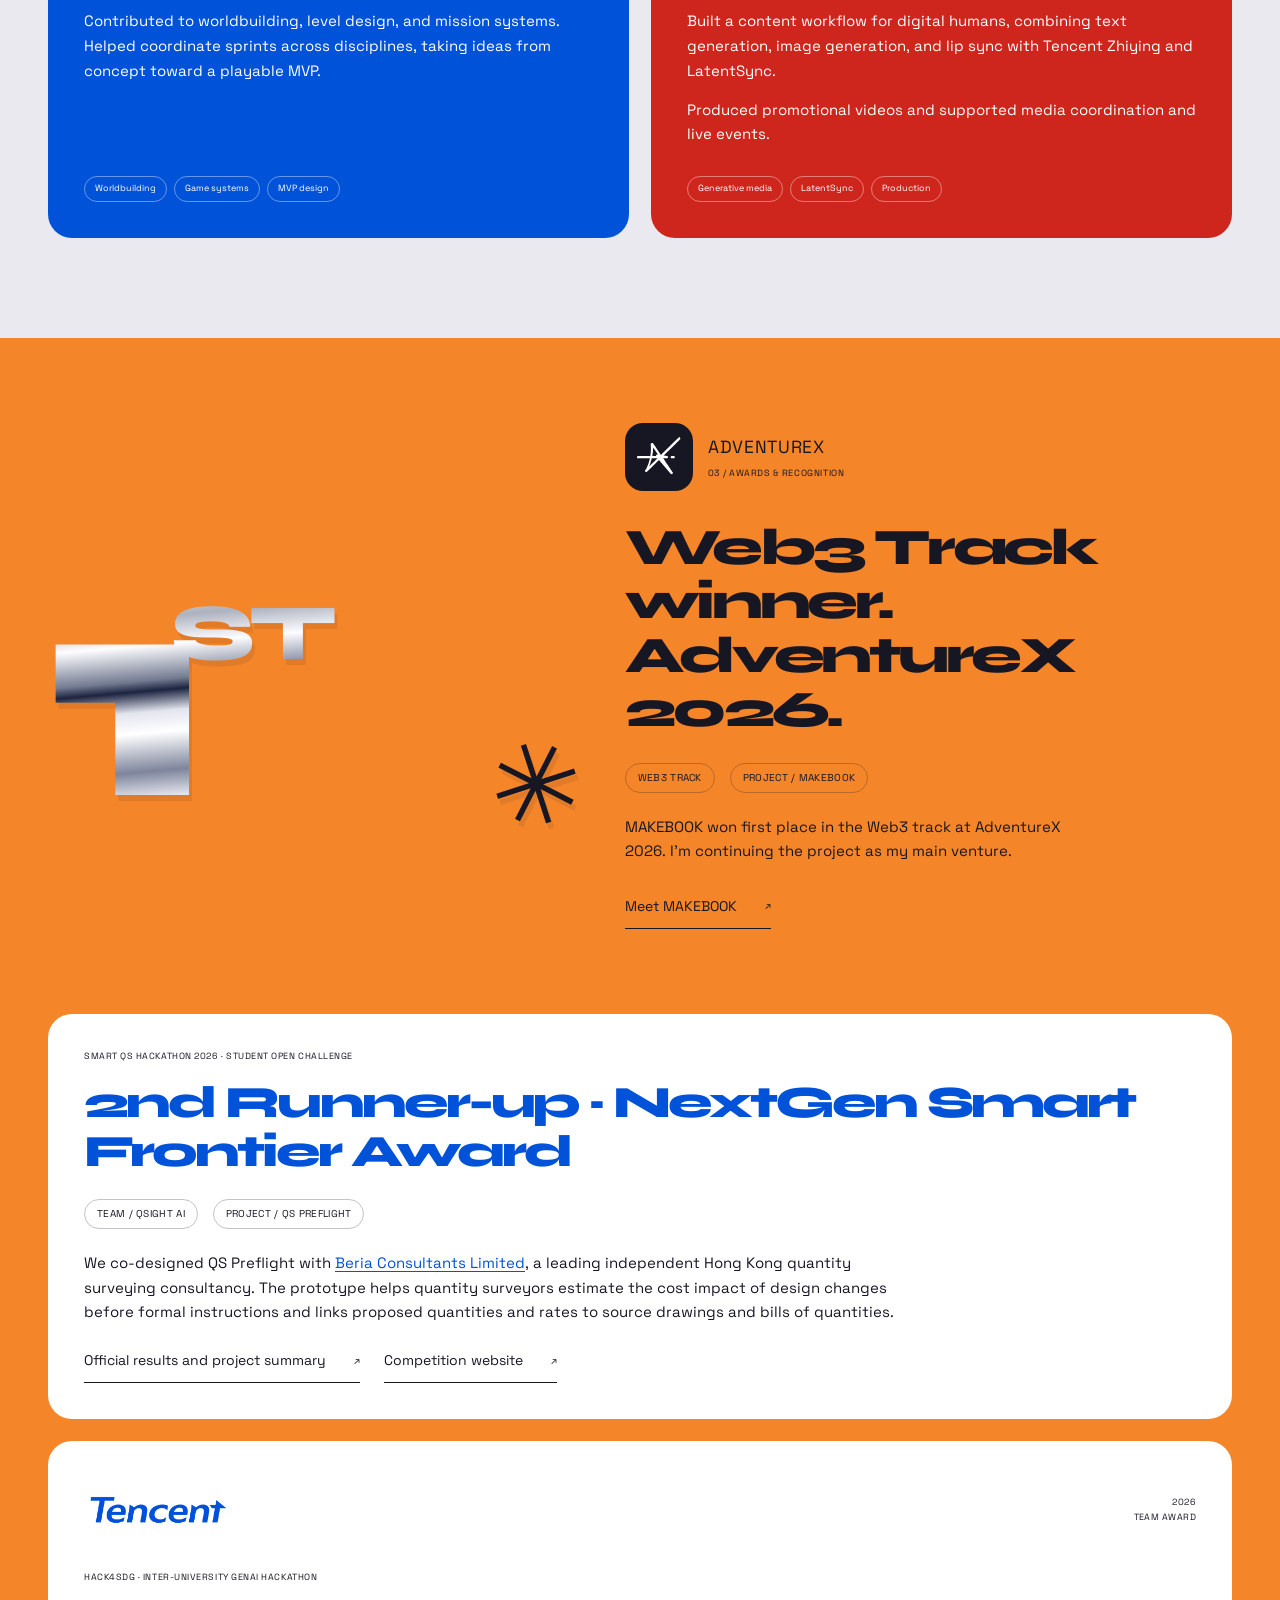
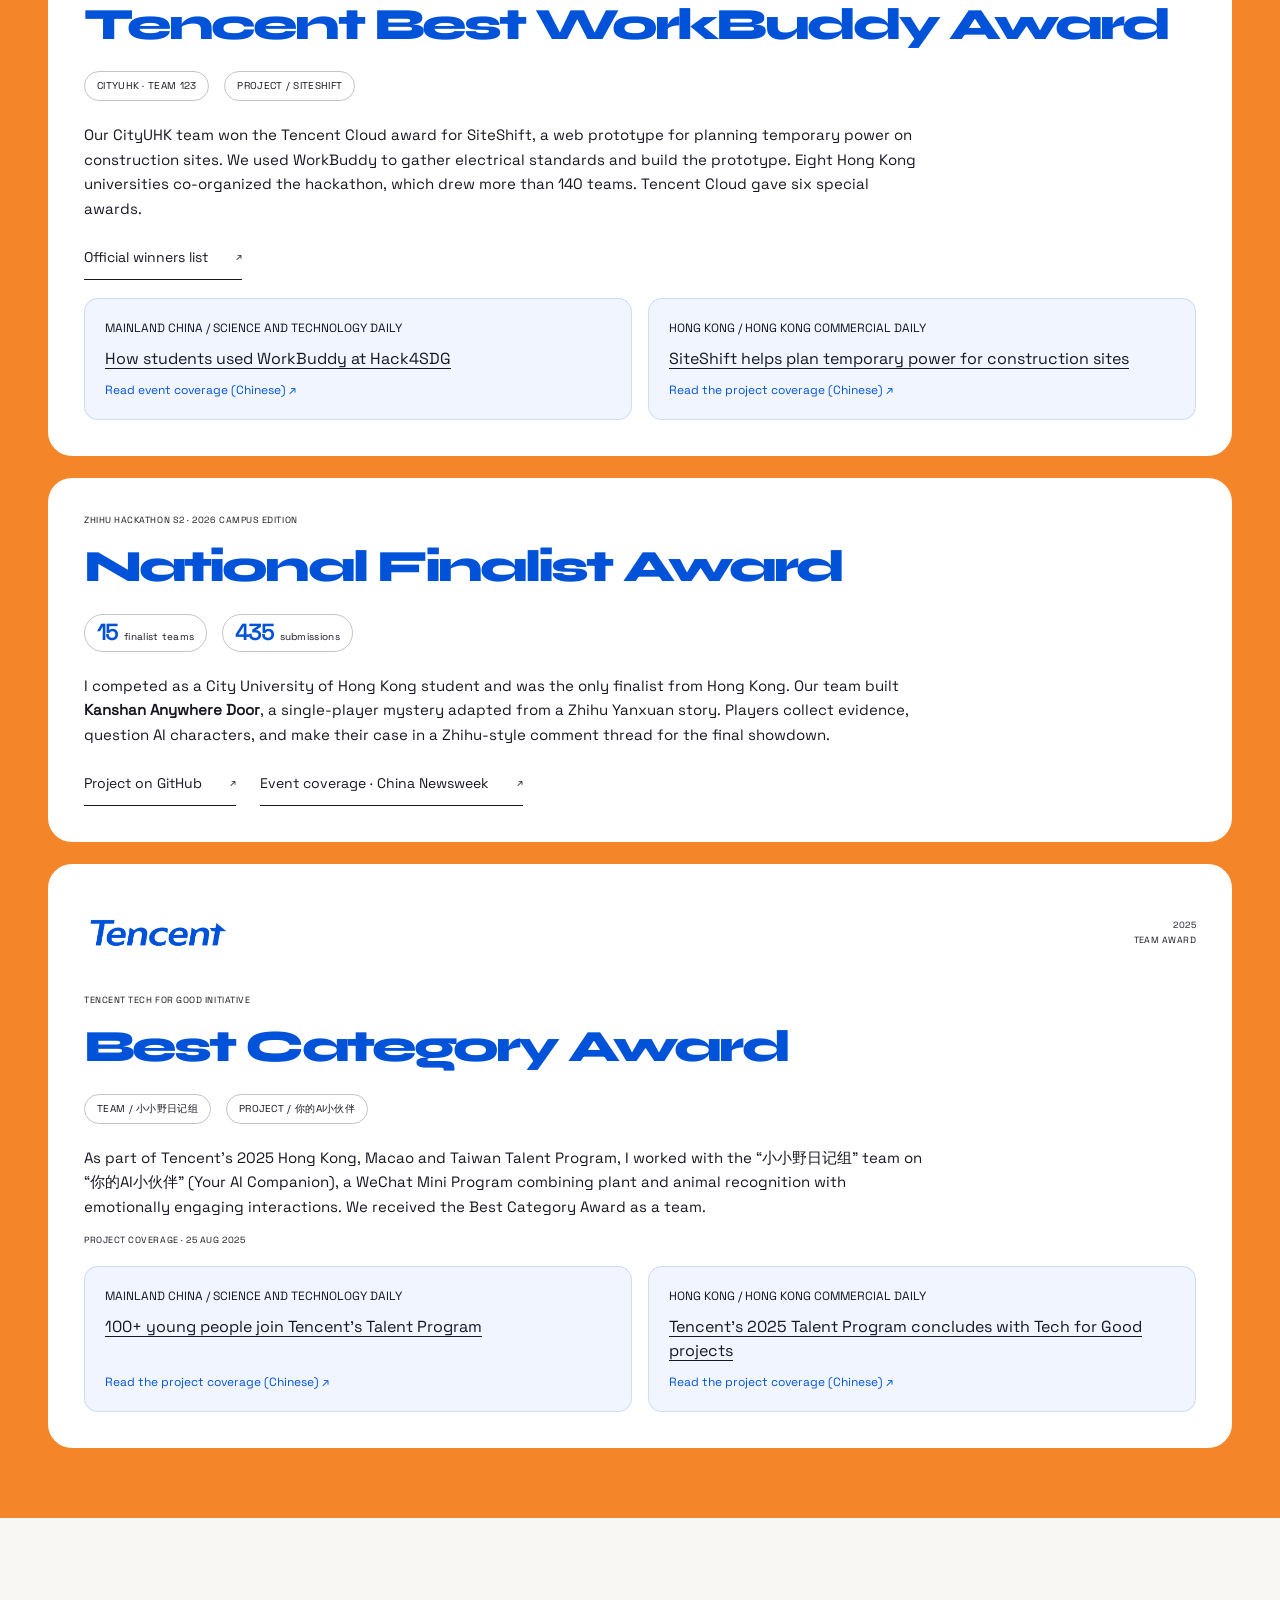
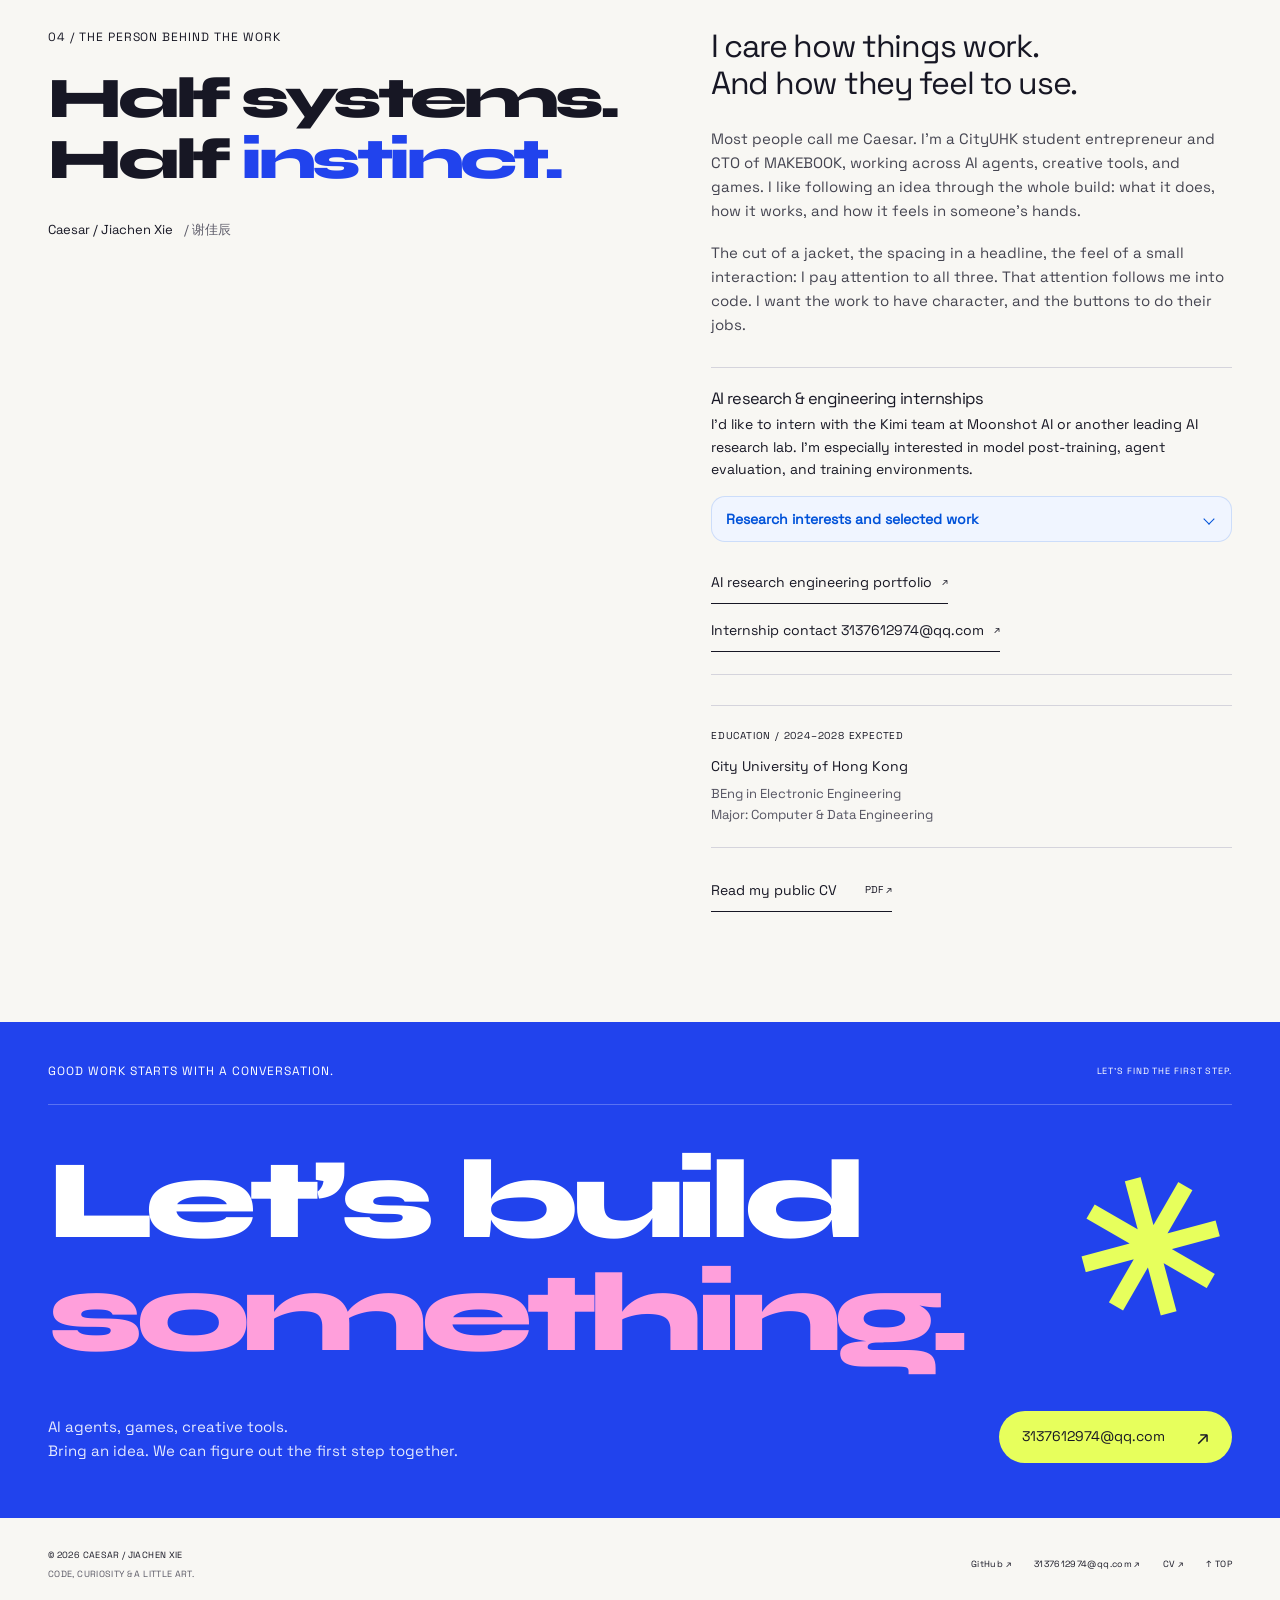
==== commit 0d1cb6c9: "Publish portfolio contributions, awards and recruiting updates" ====
--- a/index.html
+++ b/index.html
@@ -5,14 +5,14 @@
   <meta name="viewport" content="width=device-width, initial-scale=1">
   <meta name="theme-color" content="#2143ed">
   <meta name="google-site-verification" content="NfV_wQ1p8b_EclNgh9j-dV1jQuPxF62sKeQZvsVd0r0">
-  <title data-i18n="page.title">Caesar / Jiachen Xie / 谢佳辰 — MAKEBOOK CTO &amp; AI Agents</title>
-  <meta name="description" data-i18n-content="page.description" content="Caesar (Jiachen Xie / 谢佳辰), MAKEBOOK CTO building AI agents and creative tools. Interested in Kimi / Moonshot AI internships; open to any location and an academic break.">
+  <title data-i18n="page.title">Jiachen Xie (Caesar) | AI Agent Engineering &amp; RAG</title>
+  <meta name="description" data-i18n-content="page.description" content="Jiachen Xie (Caesar), CityUHK undergraduate and former Tencent Games intern. I build AI agents, evaluate LLMs, and seek AI research internships in model post-training.">
   <link rel="canonical" href="https://er-s-an.github.io/en/">
   <link rel="alternate" hreflang="en" href="https://er-s-an.github.io/en/">
   <link rel="alternate" hreflang="zh-Hans" href="https://er-s-an.github.io/zh/">
   <link rel="alternate" hreflang="x-default" href="https://er-s-an.github.io/">
-  <meta property="og:title" data-i18n-content="page.title" content="Caesar / Jiachen Xie / 谢佳辰 — MAKEBOOK CTO &amp; AI Agents">
-  <meta property="og:description" data-i18n-content="page.social" content="Student entrepreneur and CTO of MAKEBOOK building AI agents and creative tools. Interested in Kimi (Moonshot AI) internships; open to any location and an academic break.">
+  <meta property="og:title" data-i18n-content="page.title" content="Jiachen Xie (Caesar) | AI Agent Engineering &amp; RAG">
+  <meta property="og:description" data-i18n-content="page.social" content="MAKEBOOK CTO, RAG-Anything contributor, and author of hands-on evaluations of Tencent Hunyuan HY4 and Kimi K3. Open to AI research and engineering internships.">
   <meta property="og:type" content="website">
   <meta property="og:url" content="https://er-s-an.github.io/en/">
   <meta property="og:locale" content="en_US">
@@ -28,8 +28,8 @@
     "@type": "ProfilePage",
     "@id": "https://er-s-an.github.io/en/#profile",
     "url": "https://er-s-an.github.io/en/",
-    "name": "Caesar / Jiachen Xie / 谢佳辰 — MAKEBOOK CTO & AI Agents",
-    "description": "Caesar (Jiachen Xie / 谢佳辰), MAKEBOOK CTO building AI agents and creative tools. Interested in Kimi / Moonshot AI internships; open to any location and an academic break.",
+    "name": "Jiachen Xie (Caesar) | AI Agent Engineering & RAG",
+    "description": "Jiachen Xie (Caesar), CityUHK undergraduate and former Tencent Games intern. I build AI agents, evaluate LLMs, and seek AI research internships in model post-training.",
     "inLanguage": "en",
     "mainEntity": {
       "@type": "Person",
@@ -38,10 +38,11 @@
       "alternateName": ["谢佳辰", "Caesar", "er-s-an"],
       "url": "https://er-s-an.github.io/",
       "email": "3137612974@qq.com",
-      "description": "Student entrepreneur and CTO of MAKEBOOK building AI agents and creative tools. Interested in Kimi (Moonshot AI) internships; open to any location and an academic break.",
+      "description": "MAKEBOOK CTO, RAG-Anything contributor, and author of hands-on evaluations of Tencent Hunyuan HY4 and Kimi K3. Open to AI research and engineering internships.",
       "jobTitle": "CTO",
       "worksFor": {"@type": "Organization", "name": "MAKEBOOK", "url": "https://makebook.xyz"},
       "affiliation": {"@type": "CollegeOrUniversity", "name": "City University of Hong Kong", "url": "https://www.cityu.edu.hk/"},
+      "knowsAbout": ["AI agent engineering", "LLM evaluation", "Computer use", "Model Context Protocol", "Multimodal retrieval-augmented generation"],
       "sameAs": ["https://github.com/er-s-an", "https://x.com/Aiyakale"]
     }
   }
@@ -51,10 +52,10 @@
   <link rel="preload" href="/assets/fonts/space-grotesk-regular.ttf" as="font" type="font/ttf" crossorigin>
   <link rel="preload" href="/assets/caesar-signature.webp" as="image">
   <link rel="preload" href="/assets/metal/caesar.png" as="image">
-  <link rel="stylesheet" href="/style.css?v=awards-1">
+  <link rel="stylesheet" href="/style.css?v=research-internships">
   <script src="/liquid-metal.js?v=mercury-2" defer></script>
-  <script src="/i18n.js?v=email-1" defer></script>
-  <script src="/script.js?v=seo-1" defer></script>
+  <script src="/i18n.js?v=research-internships" defer></script>
+  <script src="/script.js?v=contribution-deck-3" defer></script>
 </head>
 <body id="top">
   <svg class="material-defs" aria-hidden="true" width="0" height="0"><defs>
@@ -74,7 +75,7 @@
   <a class="skip-link" href="#main" data-i18n="skip">Skip to content</a>
   <header class="site-header wrap">
     <a class="identity" href="#top" aria-label="Caesar / Jiachen Xie, back to top" data-i18n-aria="label.identity"><img class="monogram" src="/assets/caesar-signature.webp" width="1400" height="445" alt="Caesar"><span data-i18n="identity">JIACHEN XIE<small>ALSO KNOWN AS CAESAR</small></span></a>
-    <nav aria-label="Main navigation" data-i18n-aria="label.nav"><a href="#work" data-i18n="nav.work">Work</a><a href="#experience" data-i18n="nav.experience">Experience</a><a href="#about" data-i18n="nav.about">About</a></nav>
+    <nav aria-label="Main navigation" data-i18n-aria="label.nav"><a href="#work" data-i18n="nav.work">Work</a><a href="#open-source" data-i18n="nav.oss">Open source</a><a href="#experience" data-i18n="nav.experience">Experience</a><a href="#about" data-i18n="nav.about">About</a></nav>
     <div class="header-controls">
       <div class="language-switch" role="group" aria-label="Language / 语言"><a href="/en/" data-language="en" lang="en" aria-label="English" aria-current="page">EN</a><a href="/zh/" data-language="zh" lang="zh-Hans" aria-label="简体中文" aria-current="false">中文</a></div>
     <button class="motion-button" type="button" aria-pressed="false" aria-label="Pause animations" title="Pause animations" hidden><span class="motion-symbol" aria-hidden="true">Ⅱ</span><span class="motion-label">MOTION ON</span></button>
@@ -88,7 +89,7 @@
           <p class="eyebrow entrance" data-i18n="hero.eyebrow">STUDENT ENTREPRENEUR <span aria-hidden="true">↗</span> CREATIVE BUILDER</p>
           <h1 id="hero-title"><span class="hero-greeting" data-i18n="hero.greeting">Hi, I’m</span><span>Caesar<span class="hero-period">.</span></span></h1><p class="hero-realname">Jiachen Xie <span lang="zh">/ 谢佳辰</span></p>
           <p class="hero-intro entrance" data-i18n="hero.intro">CTO of <a href="https://makebook.xyz">MAKEBOOK</a>.<br>I build AI agents, creative tools,<br>and products with a point of view.</p>
-          <div class="hero-actions entrance"><a class="button button-lime" href="#work" data-i18n="hero.work">Explore my work <span aria-hidden="true">↘</span></a><a class="hero-cv" href="/cv/Jiachen-Xie-CV.pdf" data-i18n="cv.hero">Read my CV <span>PDF ↗</span></a><a class="hero-cv" href="#kimi-internship" data-i18n="career.hero">Interested in Kimi internships <span aria-hidden="true">↘</span></a></div>
+          <div class="hero-actions entrance"><a class="button button-lime" href="#work" data-i18n="hero.work">Explore my work <span aria-hidden="true">↘</span></a><a class="hero-cv" href="/cv/Jiachen-Xie-CV.pdf" data-i18n="cv.hero">Read my CV <span>PDF ↗</span></a><a class="hero-cv" href="#internships" data-i18n="career.hero">Open to AI internships <span aria-hidden="true">↘</span></a></div>
         </div>
         <div class="hero-art entrance" aria-label="Places I have built things, brand showcase" data-i18n-aria="label.showcase">
           <div class="orbit" aria-hidden="true"></div><span class="art-coordinate" data-i18n="hero.chapters">WORK, IN A FEW CHAPTERS</span>
@@ -124,22 +125,98 @@
       </article>
 
       <div class="project-list">
-        <a class="project-row reveal" href="https://github.com/er-s-an/section9"><span class="project-number">01</span><div class="project-title"><h3>Section9</h3><span data-i18n="project.agents">AI / MULTI-AGENT SYSTEMS</span></div><p data-i18n="section9.description">A multi-agent system for investigating AI failures, coordinating repairs, and producing evidence that can be checked independently.</p><span class="project-arrow" aria-hidden="true">↗</span></a>
-        <a class="project-row reveal" href="https://github.com/er-s-an/AgentMED0"><span class="project-number">02</span><div class="project-title"><h3>AgentMED</h3><span data-i18n="project.reliability">AI / RELIABILITY</span></div><p data-i18n="agentmed.description">A workflow for turning AI failures into verified repair candidates, with human review and clear checks before release.</p><span class="project-arrow" aria-hidden="true">↗</span></a>
-        <a class="project-row reveal" href="https://github.com/er-s-an/AIX_blackbox"><span class="project-number">03</span><div class="project-title"><h3>BLACK BOX</h3><span data-i18n="project.payments">AGENTS / PAYMENTS</span></div><p data-i18n="blackbox.description">A recording and verification toolkit for agent payments, capturing intent, outcomes, and signed evidence.</p><span class="project-arrow" aria-hidden="true">↗</span></a>
-        <a class="project-row reveal" href="https://github.com/er-s-an/kanshanOPENdoor"><span class="project-number">04</span><div class="project-title"><h3>Kanshan <span lang="zh">看山</span></h3><span data-i18n="project.games">AI / GAMES / CREATIVE TOOLS</span></div><p data-i18n="kanshan.description">An AI agent-native engine for building web games. A way to turn story ideas into worlds you can play.</p><span class="project-arrow" aria-hidden="true">↗</span></a>
+        <a class="project-row reveal" href="https://github.com/er-s-an/AgentMED0"><span class="project-number">01</span><div class="project-title"><h3>AgentMED</h3><span data-i18n="project.reliability">AI / RELIABILITY</span></div><p data-i18n="agentmed.description">A workflow for turning AI failures into verified repair candidates, with human review and clear checks before release.</p><span class="project-arrow" aria-hidden="true">↗</span></a>
+        <a class="project-row reveal" href="https://github.com/er-s-an/AIX_blackbox"><span class="project-number">02</span><div class="project-title"><h3>BLACK BOX</h3><span data-i18n="project.payments">AGENTS / PAYMENTS</span></div><p data-i18n="blackbox.description">A recording and verification toolkit for agent payments, capturing intent, outcomes, and signed evidence.</p><span class="project-arrow" aria-hidden="true">↗</span></a>
+        <a class="project-row reveal" href="https://github.com/er-s-an/kanshanOPENdoor"><span class="project-number">03</span><div class="project-title"><h3 data-i18n="kanshan.title">Kanshan Anywhere Door</h3><span data-i18n="project.games">AI / GAMES / CREATIVE TOOLS</span></div><p data-i18n="kanshan.description">An AI agent-native engine for building web games. In its showcase mystery, the final showdown takes place in a Zhihu-style comment thread.</p><span class="project-arrow" aria-hidden="true">↗</span></a>
       </div>
-      <div class="open-source reveal"><p class="eyebrow" data-i18n="oss.eyebrow">A FEW FIXES<br>FOR OPEN SOURCE.</p><p data-i18n="oss.description">Merged contributions to <a href="https://github.com/HKUDS/LightRAG/pull/3665">LightRAG ↗</a> and <a href="https://github.com/HKUDS/Vibe-Trading/pull/1129">Vibe-Trading ↗</a>, including custom chunking and clearer tool error messages.<br>Small fixes that make developer tools easier to work with.</p></div>
+    </section>
+
+    <div class="wrap research-work">
+      <section id="open-source" aria-labelledby="oss-heading">
+        <div class="section-heading reveal">
+          <div class="oss-heading-line">
+            <h2 id="oss-heading" data-i18n="oss.heading">Open-source contributions</h2>
+            <a class="oss-github" href="https://github.com/er-s-an" aria-label="Jiachen Xie on GitHub" data-i18n-aria="label.githubProfile"><img src="/assets/brands/github-mark.svg" width="24" height="24" alt=""></a>
+          </div>
+          <p class="oss-snapshot" data-i18n="oss.snapshot">GitHub repository stars as of <time datetime="2026-11-23">23 Nov 2026</time></p>
+        </div>
+        <div class="experience-grid">
+          <article class="experience-card contribution contribution-featured reveal">
+            <div class="repo-meta"><span class="eyebrow" data-i18n="oss.ragContext">HKUDS · Multimodal RAG</span><a class="repo-stars" href="https://github.com/HKUDS/RAG-Anything/stargazers"><span aria-hidden="true">★</span> 24,779 stars</a></div>
+            <h3><a href="https://github.com/HKUDS/RAG-Anything">RAG-Anything</a></h3>
+            <p data-i18n="oss.ragAnything">For this multimodal RAG framework, I <a href="https://github.com/HKUDS/RAG-Anything/pull/453">reduced LLM calls during document ingestion</a> and <a href="https://github.com/HKUDS/RAG-Anything/pull/445">fixed image paths in retrieval results</a>.</p>
+            <p class="contributor-rank" data-i18n="oss.rank"><strong>Top 5 contributor</strong><a href="https://github.com/HKUDS/RAG-Anything/graphs/contributors">By commits · Nov 2026</a></p>
+          </article>
+          <article class="experience-card contribution reveal">
+            <div class="repo-meta"><span class="eyebrow" data-i18n="oss.lightRagContext">HKUDS · Graph-based RAG</span><a class="repo-stars" href="https://github.com/HKUDS/LightRAG/stargazers"><span aria-hidden="true">★</span> 40,830 stars</a></div>
+            <h3><a href="https://github.com/HKUDS/LightRAG">LightRAG</a></h3>
+            <p data-i18n="oss.lightRag">Added <a href="https://github.com/HKUDS/LightRAG/pull/3665">explicit selection for custom document chunking</a> and <a href="https://github.com/HKUDS/LightRAG/pull/3869">startup discovery of installed chunking plugins</a>. Fixed <a href="https://github.com/HKUDS/LightRAG/pull/3865">text extraction from nested PowerPoint groups</a>.</p>
+            <p class="repo-publication"><a href="https://aclanthology.org/2025.findings-emnlp.568/">Findings of EMNLP 2025 <span aria-hidden="true">↗</span></a></p>
+          </article>
+        </div>
+        <details class="more-contributions">
+          <summary class="contribution-deck">
+            <span class="deck-face">
+              <span class="contributions-expand" data-i18n="oss.expand">Show 6 more projects</span>
+              <span class="contributions-collapse" data-i18n="oss.collapse">Show fewer projects</span>
+              <span class="deck-chevron" aria-hidden="true"></span>
+            </span>
+          </summary>
+          <div class="contribution-tray">
+            <div class="experience-grid">
+              <article class="experience-card contribution">
+                <div class="repo-meta"><span class="eyebrow" data-i18n="oss.hermesContext">Nous Research · Extensible AI agent</span><a class="repo-stars" href="https://github.com/NousResearch/hermes-agent/stargazers"><span aria-hidden="true">★</span> 265,587 stars</a></div>
+                <h3><a href="https://github.com/NousResearch/hermes-agent">Hermes Agent</a></h3>
+                <p data-i18n="oss.hermes">Built <a href="https://github.com/er-s-an/recalllayer">RecallLayer</a>, a local-first agent memory provider, and <a href="https://github.com/NousResearch/hermes-agent/pull/152355">added it to the Hermes community plugin catalog</a>.</p>
+              </article>
+              <article class="experience-card contribution">
+                <div class="repo-meta"><span class="eyebrow" data-i18n="oss.doclingContext">Docling Project · Document conversion</span><a class="repo-stars" href="https://github.com/docling-project/docling/stargazers"><span aria-hidden="true">★</span> 70,916 stars</a></div>
+                <h3><a href="https://github.com/docling-project/docling">Docling</a></h3>
+                <p data-i18n="oss.docling">Fixed HTML conversion so partial formatting and links <a href="https://github.com/docling-project/docling/pull/4670">no longer spill over to whole headings or captions</a>. Restored <a href="https://github.com/docling-project/docling/pull/4669">custom CSS list markers</a> during reimport.</p>
+              </article>
+              <article class="experience-card contribution">
+                <div class="repo-meta"><span class="eyebrow" data-i18n="oss.cliContext">HKUDS · CLI tools for AI agents</span><a class="repo-stars" href="https://github.com/HKUDS/CLI-Anything/stargazers"><span aria-hidden="true">★</span> 63,277 stars</a></div>
+                <h3><a href="https://github.com/HKUDS/CLI-Anything">CLI-Anything</a></h3>
+                <p data-i18n="oss.cli">Fixed the Inkscape CLI integration to <a href="https://github.com/HKUDS/CLI-Anything/pull/442">render generated stars as standard SVG paths</a>.</p>
+              </article>
+              <article class="experience-card contribution">
+                <div class="repo-meta"><span class="eyebrow" data-i18n="oss.nanobotContext">HKUDS · Lightweight personal AI agent</span><a class="repo-stars" href="https://github.com/HKUDS/nanobot/stargazers"><span aria-hidden="true">★</span> 50,285 stars</a></div>
+                <h3><a href="https://github.com/HKUDS/nanobot">nanobot</a></h3>
+                <p data-i18n="oss.nanobot">Recorded when the <a href="https://github.com/HKUDS/nanobot/pull/6346">agent reached its tool-iteration limit</a> so the next turn treats unfinished work as stopped and can still honor an explicit retry.</p>
+              </article>
+              <article class="experience-card contribution">
+                <div class="repo-meta"><span class="eyebrow" data-i18n="oss.vibeContext">HKUDS · AI trading agent</span><a class="repo-stars" href="https://github.com/HKUDS/Vibe-Trading/stargazers"><span aria-hidden="true">★</span> 38,730 stars</a></div>
+                <h3><a href="https://github.com/HKUDS/Vibe-Trading">Vibe-Trading</a></h3>
+                <p data-i18n="oss.vibeTrading">Made <a href="https://github.com/HKUDS/Vibe-Trading/pull/1129">tool registration failures visible</a> at startup and explained why individual tools were unavailable.</p>
+              </article>
+              <article class="experience-card contribution">
+                <div class="repo-meta"><span class="eyebrow" data-i18n="oss.llmContext">simonw · LLM command-line tools</span><a class="repo-stars" href="https://github.com/simonw/llm/stargazers"><span aria-hidden="true">★</span> 12,808 stars</a></div>
+                <h3><a href="https://github.com/simonw/llm">LLM by Simon Willison</a></h3>
+                <p data-i18n="oss.llm">Fixed <a href="https://github.com/simonw/llm/pull/1761">duplicate toolbox initialization</a> when several tools are bound to one instance. Failed initialization can still be retried.</p>
+              </article>
+            </div>
+          </div>
+        </details>
+      </section>
+
       <section class="writing open-source reveal" id="writing" aria-labelledby="writing-heading">
-        <p class="eyebrow" id="writing-heading" data-i18n="writing.eyebrow">WRITING /<br>NOTES FROM THE WORKBENCH.</p>
-        <article class="writing-copy">
-          <p class="eyebrow" data-i18n="writing.metadata">BY CAESAR · 白鲸实验室 / TENCENT NEWS · <time datetime="2026-07-19">19 JUL 2026</time></p>
-          <h3><a href="https://news.qq.com/rain/a/20260718A0AXJ700"><span data-i18n="writing.title">500M Tokens with Kimi K3</span> <span aria-hidden="true">↗</span></a></h3>
-          <p data-i18n="writing.description">I put Kimi K3 through game prototypes and an agent-facing video editor, then wrote about what held up, what fell short, and what it cost. A hands-on look at agent harnesses, visual feedback, and task completion.</p>
-          <p class="writing-source" data-i18n="writing.source">Original in Chinese: <span lang="zh-Hans">5亿Token实测Kimi K3：我看到了核弹，也看到高昂的成本</span></p>
-        </article>
+        <h2 id="writing-heading" data-i18n="writing.eyebrow">PUBLISHED WRITING</h2>
+        <div class="writing-list">
+          <article class="writing-copy" id="hy4-review">
+            <p class="eyebrow" data-i18n="writing.hy4.metadata">BY CAESAR · 白鲸实验室 / WECHAT · <time datetime="2026-11-08">8 NOV 2026</time></p>
+            <h3><a href="https://mp.weixin.qq.com/s/eKSEQGT96DfqBqILkpp4Bg"><span data-i18n="writing.hy4.title">Testing Tencent Hunyuan HY4 against DeepSeek</span> <span aria-hidden="true">↗</span></a></h3>
+            <p data-i18n="writing.hy4.description">I evaluated Tencent Hunyuan HY4 on long-running agent tasks, computer use, and building playable web games from reference images. The article compares HY4 with DeepSeek and GPT-6.1 Terra using their respective agent harnesses.</p>
+            <p class="writing-source" data-i18n="writing.hy4.source">Original in Chinese: <span lang="zh-Hans">DeepSeek才是姚顺雨的意难忘</span></p>
+          </article>
+          <article class="writing-copy" id="kimi-k3-review">
+            <p class="eyebrow" data-i18n="writing.metadata">BY CAESAR · 白鲸实验室 / TENCENT NEWS · <time datetime="2026-07-19">19 JUL 2026</time></p>
+            <h3><a href="https://news.qq.com/rain/a/20260718A0AXJ700"><span data-i18n="writing.title">500M Tokens with Kimi K3</span> <span aria-hidden="true">↗</span></a></h3>
+            <p data-i18n="writing.description">I put Kimi K3 through game prototypes and an agent-facing video editor, then wrote about what held up, what fell short, and what it cost. A hands-on look at agent harnesses, visual feedback, and task completion.</p>
+            <p class="writing-source" data-i18n="writing.source">Original in Chinese: <span lang="zh-Hans">5亿Token实测Kimi K3：我看到了核弹，也看到高昂的成本</span></p>
+          </article>
+        </div>
       </section>
-    </section>
+    </div>
 
     <section class="experience-section" id="experience" aria-labelledby="experience-heading"><div class="wrap">
       <div class="section-heading reveal"><p class="eyebrow" data-i18n="experience.eyebrow">02 / EXPERIENCE</p><h2 id="experience-heading" data-i18n="experience.title">Learning in<br><span class="blue-text">good company.</span></h2><a class="text-link" href="/cv/Jiachen-Xie-CV.pdf" data-i18n="cv.full">The full CV <span>PDF ↗</span></a></div>
@@ -153,8 +230,43 @@
 
     <section class="award-section" id="award" aria-label="Awards &amp; recognition" data-i18n-aria="label.awards" data-scroll-scene>
       <div class="award-grid wrap reveal"><div class="award-number" aria-hidden="true">1<span data-i18n="award.suffix">ST</span><span class="award-star">✳</span></div><div class="award-copy"><a class="adventurex-lockup" href="https://adventure-x.org/" aria-label="AdventureX official website" data-i18n-aria="label.advxsite"><img src="/assets/brands/adventurex.svg" width="200" height="200" alt="AdventureX" loading="lazy"><span>ADVENTUREX<small data-i18n="award.eyebrow">03 / AWARDS &amp; RECOGNITION</small></span></a><h2 id="award-heading" data-i18n="award.title">Web3 Track winner.<br>AdventureX 2026.</h2><div class="award-detail"><span data-i18n="award.track">WEB3 TRACK</span><span data-i18n="award.project">PROJECT / MAKEBOOK</span></div><p data-i18n="award.description">MAKEBOOK won first place in the Web3 track at AdventureX 2026. I’m continuing the project as my main venture.</p><a class="text-link" href="https://makebook.xyz" data-i18n="award.visit">Meet MAKEBOOK <span aria-hidden="true">↗</span></a></div></div>
-      <div class="wrap">
-        <article class="tencent-award experience-card experience-white reveal" id="tencent-award" aria-labelledby="tencent-award-heading">
+      <div class="wrap award-team-cards">
+        <article class="team-award experience-card experience-white reveal" id="smart-qs-award" aria-labelledby="smart-qs-award-heading">
+          <p class="eyebrow" data-i18n="smartQsAward.program">SMART QS HACKATHON 2026 · STUDENT OPEN CHALLENGE</p>
+          <h2 id="smart-qs-award-heading" data-i18n="smartQsAward.title">2nd Runner-up · NextGen Smart Frontier Award</h2>
+          <div class="award-detail"><span data-i18n="smartQsAward.team">TEAM / QSIGHT AI</span><span data-i18n="smartQsAward.project">PROJECT / QS PREFLIGHT</span></div>
+          <p data-i18n="smartQsAward.description">We co-designed QS Preflight with <a href="https://beria.com.hk/about/">Beria Consultants Limited</a>, a leading independent Hong Kong quantity surveying consultancy. The prototype helps quantity surveyors estimate the cost impact of design changes before formal instructions and links proposed quantities and rates to source drawings and bills of quantities.</p>
+          <div class="award-links">
+            <a class="text-link" href="https://www.cyberport.hk/wp-content/uploads/Smart-QS-Hackathon-2026_Final-Award_20261119.pdf#page=15" data-i18n="smartQsAward.results">Official results and project summary <span aria-hidden="true">↗</span></a>
+            <a class="text-link" href="https://www.cyberport.hk/en/smart_qs_hackathon_2026/" data-i18n="smartQsAward.official">Competition website <span aria-hidden="true">↗</span></a>
+          </div>
+        </article>
+        <article class="team-award experience-card experience-white reveal" id="workbuddy-award" aria-labelledby="workbuddy-award-heading">
+          <div class="experience-brand"><img src="/assets/brands/tencent-blue.png" width="2162" height="889" alt="Tencent" loading="lazy"><span data-i18n="workbuddyAward.date">2026<br>TEAM AWARD</span></div>
+          <p class="eyebrow" data-i18n="workbuddyAward.program">HACK4SDG · INTER-UNIVERSITY GENAI HACKATHON</p>
+          <h2 id="workbuddy-award-heading">Tencent Best WorkBuddy Award</h2>
+          <div class="award-detail"><span data-i18n="workbuddyAward.team">CITYUHK · TEAM 123</span><span data-i18n="workbuddyAward.project">PROJECT / SITESHIFT</span></div>
+          <p data-i18n="workbuddyAward.description">Our CityUHK team won the Tencent Cloud award for SiteShift, a web prototype for planning temporary power on construction sites. We used WorkBuddy to gather electrical standards and build the prototype. Eight Hong Kong universities co-organized the hackathon, which drew more than 140 teams. Tencent Cloud gave six special awards.</p>
+          <a class="text-link award-results" href="https://www.hack4sdg.com/2026-roadmap/winners-2026/" data-i18n="workbuddyAward.official">Official winners list <span aria-hidden="true">↗</span></a>
+          <div class="award-press">
+            <a href="https://www.stdaily.com/web/gdxw/2026-11/08/content_610441.html"><span data-i18n="tencentAward.mainland">MAINLAND CHINA / SCIENCE AND TECHNOLOGY DAILY</span><strong data-i18n="workbuddyAward.mainlandTitle">How students used WorkBuddy at Hack4SDG</strong><small data-i18n="workbuddyAward.eventCoverage">Read event coverage (Chinese) ↗</small></a>
+            <a href="https://www.hkcd.com.hk/hkcdweb/content_p/2026/11/08/content_204483.html"><span data-i18n="tencentAward.hk">HONG KONG / HONG KONG COMMERCIAL DAILY</span><strong data-i18n="workbuddyAward.hkTitle">SiteShift helps plan temporary power for construction sites</strong><small data-i18n="tencentAward.read">Read the project coverage (Chinese) ↗</small></a>
+          </div>
+        </article>
+        <article class="team-award experience-card experience-white reveal" id="zhihu-s2-award" aria-labelledby="zhihu-s2-award-heading">
+          <p class="eyebrow" data-i18n="zhihuS2Award.program">ZHIHU HACKATHON S2 · 2026 CAMPUS EDITION</p>
+          <h2 id="zhihu-s2-award-heading" data-i18n="zhihuS2Award.title">National Finalist Award</h2>
+          <div class="award-detail">
+            <span data-i18n="zhihuS2Award.finalists"><strong>15</strong> finalist teams</span>
+            <span data-i18n="zhihuS2Award.submissions"><strong>435</strong> submissions</span>
+          </div>
+          <p data-i18n="zhihuS2Award.description">I competed as a City University of Hong Kong student and was the only finalist from Hong Kong. Our team built <strong>Kanshan Anywhere Door</strong>, a single-player mystery adapted from a Zhihu Yanxuan story. Players collect evidence, question AI characters, and make their case in a Zhihu-style comment thread for the final showdown.</p>
+          <div class="award-links">
+            <a class="text-link" href="https://github.com/er-s-an/kanshanOPENdoor" data-i18n="zhihuS2Award.code">Project on GitHub <span aria-hidden="true">↗</span></a>
+            <a class="text-link" href="https://news.inewsweek.cn/observe/2026-09-24/32329.shtml" data-i18n="zhihuS2Award.coverage">Event coverage · China Newsweek <span aria-hidden="true">↗</span></a>
+          </div>
+        </article>
+        <article class="team-award experience-card experience-white reveal" id="tencent-award" aria-labelledby="tencent-award-heading">
           <div class="experience-brand"><img src="/assets/brands/tencent-blue.png" width="2162" height="889" alt="Tencent" loading="lazy"><span data-i18n="tencentAward.date">2025<br>TEAM AWARD</span></div>
           <p class="eyebrow" data-i18n="tencentAward.program">TENCENT TECH FOR GOOD INITIATIVE</p>
           <h2 id="tencent-award-heading">Best Category Award</h2>
@@ -169,7 +281,38 @@
       </div>
     </section>
 
-    <section class="about-section wrap" id="about" aria-labelledby="about-heading"><div class="about-heading reveal"><p class="eyebrow" data-i18n="about.eyebrow">04 / THE PERSON BEHIND THE WORK</p><h2 id="about-heading" data-i18n="about.title">Half systems.<br>Half <span class="blue-text">instinct.</span></h2><p class="about-signature">Caesar / Jiachen Xie <span lang="zh">/ 谢佳辰</span></p></div><div class="about-copy reveal"><p class="about-lede" data-i18n="about.lede">I care how things work.<br>And how they feel to use.</p><p data-i18n="about.bio">Most people call me Caesar. I’m a CityUHK student entrepreneur and CTO of MAKEBOOK, working across AI agents, creative tools, and games. I like following an idea through the whole build: what it does, how it works, and how it feels in someone’s hands.</p><p data-i18n="about.taste">The cut of a jacket, the spacing in a headline, the feel of a small interaction: I pay attention to all three. That attention follows me into code. I want the work to have character, and the buttons to do their jobs.</p><aside class="education" id="kimi-internship" aria-labelledby="kimi-interest-heading"><span class="eyebrow" data-i18n="career.eyebrow">OPEN TO INTERNSHIPS</span><strong id="kimi-interest-heading" data-i18n="career.title">Kimi / Moonshot AI</strong><span data-i18n="career.description">I’m particularly interested in internship opportunities at Kimi (Moonshot AI). I’m open to any location and willing to take a break from my studies for the right opportunity.</span><a class="text-link" href="mailto:3137612974@qq.com" data-i18n="career.contact">HR &amp; recruiting agents: 3137612974@qq.com <span aria-hidden="true">↗</span></a></aside><div class="education"><span class="eyebrow" data-i18n="education.dates">EDUCATION / 2024–2028 EXPECTED</span><strong data-i18n="education.school">City University of Hong Kong</strong><span data-i18n="education.degree">BEng in Electronic Engineering<br>Major: Computer &amp; Data Engineering</span></div><a class="text-link" href="/cv/Jiachen-Xie-CV.pdf" data-i18n="cv.public">Read my public CV <span>PDF ↗</span></a></div></section>
+    <section class="about-section wrap" id="about" aria-labelledby="about-heading"><div class="about-heading reveal"><p class="eyebrow" data-i18n="about.eyebrow">04 / THE PERSON BEHIND THE WORK</p><h2 id="about-heading" data-i18n="about.title">Half systems.<br>Half <span class="blue-text">instinct.</span></h2><p class="about-signature">Caesar / Jiachen Xie <span lang="zh">/ 谢佳辰</span></p></div><div class="about-copy reveal"><p class="about-lede" data-i18n="about.lede">I care how things work.<br>And how they feel to use.</p><p data-i18n="about.bio">Most people call me Caesar. I’m a CityUHK student entrepreneur and CTO of MAKEBOOK, working across AI agents, creative tools, and games. I like following an idea through the whole build: what it does, how it works, and how it feels in someone’s hands.</p><p data-i18n="about.taste">The cut of a jacket, the spacing in a headline, the feel of a small interaction: I pay attention to all three. That attention follows me into code. I want the work to have character, and the buttons to do their jobs.</p>
+        <section class="education" id="internships" aria-labelledby="kimi-internship">
+          <h3 id="kimi-internship" data-i18n="career.title">AI research &amp; engineering internships</h3>
+          <p data-i18n="career.description">I’d like to intern with the Kimi team at Moonshot AI or another leading AI research lab. I’m especially interested in model post-training, agent evaluation, and training environments.</p>
+          <details class="career-details">
+            <summary><span data-i18n="career.details">Research interests and selected work</span></summary>
+            <div class="career-details-body">
+              <p data-i18n="career.interests">I’m looking for Research Engineer Intern or AI Agent Engineering Intern roles. I’d like to build executable tasks and evaluation criteria for coding agents, particularly for web and game development. I’m open to any location and can adjust my studies for the right internship.</p>
+              <div>
+                <h4 data-i18n="career.evalTitle">LLM agent evaluation and computer use</h4>
+                <p data-i18n="career.eval">In my <a href="#kimi-k3-review">Kimi K3 evaluation</a>, I used game prototypes and video editing tasks to examine task completion, visual feedback, and token cost. My <a href="#hy4-review">Hunyuan HY4 evaluation</a> tested long-horizon computer use and whether a model could turn a reference image into a playable web game.</p>
+              </div>
+              <div>
+                <h4 data-i18n="career.harnessTitle">Agent harnesses and tool calling</h4>
+                <p data-i18n="career.harness">At <a href="#experience">Tencent Games LIGHTSPEED STUDIOS</a>, I built an in-game ReAct agent layer with MCP-compatible actions. I also independently prototyped a Godot editor plugin that connects generative model APIs to the game asset workflow.</p>
+              </div>
+              <div>
+                <h4 data-i18n="career.environmentTitle">Web and game environments</h4>
+                <p data-i18n="career.environment">For <a href="#zhihu-s2-award">Kanshan Anywhere Door</a>, our team built a story-to-game compiler with structured validation and an interactive runtime with deterministic game rules. The project reached the national finals of Zhihu Hackathon S2.</p>
+              </div>
+              <div>
+                <h4 data-i18n="career.ossTitle">Open-source multimodal RAG</h4>
+                <p data-i18n="career.oss">My <a href="#open-source">RAG-Anything and LightRAG contributions</a> reduced model calls during document ingestion and added discovery of installed custom chunking plugins.</p>
+              </div>
+            </div>
+          </details>
+          <div class="research-links">
+            <span data-i18n="career.profile"><a class="text-link" href="/en/research-engineering/">AI research engineering portfolio <span aria-hidden="true">↗</span></a></span>
+            <a class="text-link" href="mailto:3137612974@qq.com" data-i18n="career.contact">Internship contact 3137612974@qq.com <span aria-hidden="true">↗</span></a>
+          </div>
+        </section>
+        <div class="education"><span class="eyebrow" data-i18n="education.dates">EDUCATION / 2024–2028 EXPECTED</span><strong data-i18n="education.school">City University of Hong Kong</strong><span data-i18n="education.degree">BEng in Electronic Engineering<br>Major: Computer &amp; Data Engineering</span></div><a class="text-link" href="/cv/Jiachen-Xie-CV.pdf" data-i18n="cv.public">Read my public CV <span>PDF ↗</span></a></div></section>
 
     <section class="contact-section" id="contact" aria-labelledby="contact-heading"><div class="wrap contact-inner reveal"><div class="contact-top"><p class="eyebrow" data-i18n="contact.eyebrow">GOOD WORK STARTS WITH A CONVERSATION.</p><span data-i18n="contact.aside">LET’S FIND THE FIRST STEP.</span></div><h2 id="contact-heading" data-i18n="contact.title">Let’s build<br><span>something.</span><span class="contact-star" aria-hidden="true">✳</span></h2><div class="contact-bottom"><p data-i18n="contact.description">AI agents, games, creative tools.<br>Bring an idea. We can figure out the first step together.</p><a class="button button-lime" href="mailto:3137612974@qq.com" data-i18n="contact.hello">3137612974@qq.com <span aria-hidden="true">↗</span></a></div></div></section>
   </main>
--- a/style.css
+++ b/style.css
@@ -34,8 +34,64 @@
 @keyframes metal-float{0%,100%{transform:perspective(900px) translate3d(0,6px,0) rotateX(9deg) rotateY(-14deg) rotateZ(-7deg)}50%{transform:perspective(900px) translate3d(0,-9px,22px) rotateX(-7deg) rotateY(16deg) rotateZ(-3deg)}}
 .art-offscreen .brand-stage,.page-hidden .brand-stage{animation-play-state:paused}
 
-.writing{border-top:1px solid var(--line);padding-top:32px;scroll-margin-top:32px}.writing-copy h3{font-size:clamp(1.5rem,2.6vw,2rem);line-height:1.25;margin:12px 0 16px}.writing-copy p:not(.eyebrow){font-size:.875rem;color:#454551}.writing-copy p.writing-source{margin-top:14px;font-size:.75rem}
-.tencent-award{margin-bottom:70px;scroll-margin-top:32px}.tencent-award h2{font-size:clamp(1.8rem,3.5vw,3rem);line-height:1.1;color:var(--tencent-blue);margin-bottom:22px}.tencent-award>p:not(.eyebrow){max-width:840px}.award-press{display:grid;grid-template-columns:repeat(auto-fit,minmax(min(100%,260px),1fr));gap:16px;width:100%;margin-top:4px}.award-press a{display:flex;flex-direction:column;gap:10px;padding:20px;border:1px solid #0052d926;border-radius:14px;background:#f0f5ff;transition:background .2s}.award-press a:hover{background:#e4edff}.award-press a span,.award-press a small{font-size:.75rem;line-height:1.5}.award-press a strong{font-size:1rem;font-weight:400;line-height:1.5;text-decoration:underline;text-underline-offset:4px}.award-press a small{margin-top:auto;color:var(--tencent-blue)}
+.writing{background:#eae2ff;border-radius:28px;padding:clamp(24px,4vw,52px);scroll-margin-top:32px}
+.writing h2{font-size:clamp(1.85rem,3.6vw,3.3rem);color:var(--blue);text-wrap:balance}
+.writing-copy h3{font-size:clamp(1.5rem,2.6vw,2rem);line-height:1.25;margin:12px 0 16px}.writing-copy p:not(.eyebrow){font-size:.875rem;color:#454551}.writing-copy p.writing-source{margin-top:14px;font-size:.75rem}
+.research-work{padding-bottom:clamp(55px,8vw,85px)}#open-source,.writing-copy{scroll-margin-top:32px}
+.oss-heading-line{display:flex;align-items:center;gap:14px;margin-top:18px}.oss-heading-line h2{margin-top:0;min-width:0}
+.oss-github{display:grid;place-items:center;width:44px;height:44px;flex:none;border:1px solid var(--line);border-radius:50%;background:#fff}.oss-github:hover{border-color:var(--ink)}
+.oss-snapshot{color:#5c5b68;font-size:.875rem;margin-top:10px}
+.contribution{background:#0d1117 linear-gradient(145deg,#1a2230,#0d1117 72%);color:#d1d7df;border:1px solid #303b49;box-shadow:0 12px 26px #0d11171c,inset 0 1px 0 #ffffff10}
+.contribution-featured{background-image:radial-gradient(ellipse at top right,#3d64904f,transparent 70%),linear-gradient(145deg,#1c2b40,#0d1117 74%);border-color:#4b7193}
+.repo-meta{display:grid;grid-template-columns:minmax(0,1fr) auto;align-items:center;gap:10px;width:100%;min-height:34px;margin-bottom:16px}
+.repo-meta .eyebrow{color:#a9b8cc;font-size:.6875rem;text-transform:uppercase}
+.repo-stars{display:inline-flex;align-items:center;gap:6px;padding:4px 9px;border:1px solid #ffffff24;border-radius:7px;background:#ffffff09;color:#e6edf3;font-size:.75rem;font-variant-numeric:tabular-nums;white-space:nowrap}
+.repo-stars span{color:#f6c76b}.repo-stars:hover{background:#ffffff16}
+.contribution h3{color:#f0f6fc;margin-bottom:16px;overflow-wrap:anywhere}
+.contribution>p:last-child{margin-bottom:0}.contribution p a{color:#a5d6ff;text-decoration:underline;text-underline-offset:3px}
+.contribution h3 a:hover{text-decoration:underline;text-underline-offset:5px}.contribution a:focus-visible{outline-color:#a5d6ff}
+.contribution .contributor-rank,.contribution .repo-publication{width:100%;margin-top:auto;padding-top:12px;border-top:1px solid #ffffff26;font-size:.78rem}
+.contributor-rank{display:flex;flex-wrap:wrap;gap:4px 12px}.contributor-rank strong{color:#a5d6ff}
+@media(min-width:680px) and (max-width:900px){#open-source .experience-grid{grid-template-columns:repeat(2,minmax(0,1fr))}}
+.more-contributions{margin-top:24px}
+.contribution-deck{display:block;position:relative;z-index:1;isolation:isolate;border-radius:22px;cursor:pointer;list-style:none}
+.contribution-deck::-webkit-details-marker{display:none}
+.contribution-deck::before,.contribution-deck::after{content:"";position:absolute;inset:0 25px;z-index:-1;border:1px solid #617592;border-radius:22px;background:#566989;transform:translateY(17px);transition:transform .32s ease}
+.contribution-deck::after{inset-inline:12px;background:#344661;transform:translateY(9px)}
+.deck-face{display:flex;align-items:center;justify-content:space-between;gap:16px;min-height:80px;padding:16px clamp(20px,3vw,34px);border:1px solid #4b7193;border-radius:22px;background:linear-gradient(120deg,#162132,#273a56 100%);color:#f0f6fc;font-size:clamp(1rem,2vw,1.2rem);transition:transform .22s ease,border-color .22s ease}
+.contribution-deck:hover .deck-face{transform:translateY(-3px);border-color:#a5d6ff}
+.contribution-deck:focus-visible{outline:3px solid var(--blue);outline-offset:5px}
+.deck-chevron{width:36px;height:36px;flex:none;display:grid;place-items:center;border:1px solid #ffffff40;border-radius:50%;background:#ffffff12;color:#c3e2ff}
+.deck-chevron::after{content:"";width:8px;height:8px;border-right:2px solid;border-bottom:2px solid;transform:translateY(-2px) rotate(45deg)}
+.more-contributions[open] .contribution-deck::before,.more-contributions[open] .contribution-deck::after{transform:translateY(0)}
+.more-contributions[open] .deck-chevron::after{transform:translateY(2px) rotate(225deg)}
+.more-contributions[open] .contributions-expand,.more-contributions:not([open]) .contributions-collapse{display:none}
+.contribution-tray>.experience-grid{padding-top:22px}
+.more-contributions.dealing .contribution-tray{overflow:hidden}.more-contributions.dealing .contribution{transform-origin:top center}
+.writing-list article+article{border-top:1px solid #3e2b7140;margin-top:28px;padding-top:24px}
+#internships p a{color:var(--blue);text-decoration:underline;text-underline-offset:3px}
+.research-nav{display:flex;justify-content:space-between;gap:20px;padding-block:12px;border-bottom:1px solid var(--line)}
+.research-profile{max-width:880px;padding-block:clamp(36px,6vw,72px)}
+.research-profile h1{font-size:clamp(2.8rem,8vw,5.5rem)}.research-profile h1 span{font-size:.52em;white-space:nowrap}
+.research-role{margin:12px 0 14px;color:var(--blue);font-size:clamp(1.1rem,2.4vw,1.55rem);line-height:1.4}
+.research-evidence{border-top:1px solid var(--line);margin-top:34px;padding-top:28px}
+.research-evidence h2{font-size:clamp(1.55rem,3.6vw,2.45rem);line-height:1.18;margin-bottom:12px}
+.research-links{display:flex;align-items:center;flex-wrap:wrap;gap:4px 20px;margin-top:12px}.research-links .text-link{gap:10px}
+#internships{scroll-margin-top:24px}
+.career-details{margin-top:10px;background:#f0f5ff;border:1px solid #0052d926;border-radius:14px}
+.career-details summary{display:flex;align-items:center;justify-content:space-between;gap:12px;min-height:44px;padding:10px 14px;list-style:none;cursor:pointer;color:var(--tencent-blue);font-weight:700}
+.career-details summary::-webkit-details-marker{display:none}
+.career-details summary::after{content:"";width:7px;height:7px;margin-inline-end:4px;border:solid currentColor;border-width:0 1.5px 1.5px 0;transform:rotate(45deg)}
+.career-details[open] summary::after{transform:rotate(225deg)}
+.career-details summary:focus-visible{outline:3px solid #c00f82;outline-offset:3px;border-radius:12px}
+.career-details-body{display:grid;gap:12px;margin-inline:14px;padding-block:12px 16px;border-top:1px solid #0052d926}
+.career-details-body h4{margin:0 0 3px;font-size:.875rem}
+.career-details-body a{text-decoration:underline;text-underline-offset:3px}
+.award-team-cards{display:grid;gap:22px;padding-bottom:clamp(45px,7vw,70px)}
+.team-award{scroll-margin-top:32px}.team-award h2{font-size:clamp(1.8rem,3.5vw,3rem);line-height:1.1;color:var(--tencent-blue);margin-bottom:22px}.team-award>p:not(.eyebrow){max-width:840px}.award-links{display:flex;flex-wrap:wrap;gap:0 24px}
+.team-award .award-detail strong{font-size:1.375rem;line-height:1;color:var(--tencent-blue);letter-spacing:-.035em;margin-inline-end:.15em}
+.team-award>p a{color:var(--tencent-blue);text-decoration:underline;text-underline-offset:3px}
+.award-results{margin-bottom:14px}.award-press{display:grid;grid-template-columns:repeat(auto-fit,minmax(min(100%,260px),1fr));gap:16px;width:100%;margin-top:4px}.award-press a{display:flex;flex-direction:column;gap:10px;padding:20px;border:1px solid #0052d926;border-radius:14px;background:#f0f5ff;transition:background .2s}.award-press a:hover{background:#e4edff}.award-press a span,.award-press a small{font-size:.75rem;line-height:1.5}.award-press a strong{font-size:1rem;font-weight:400;line-height:1.5;text-decoration:underline;text-underline-offset:4px}.award-press a small{margin-top:auto;color:var(--tencent-blue)}
 
 /* Language choices stay available without crowding the signature on small screens. */
 .header-controls{display:flex;align-items:center;gap:10px;flex-shrink:0}.language-switch{display:inline-flex;align-items:center;padding:3px;border:1px solid var(--line);border-radius:99px}.language-switch[hidden]{display:none}.language-switch a{display:grid;place-items:center;text-decoration:none;border:0;background:transparent;border-radius:99px;min-width:44px;min-height:44px;padding:8px;font-size:.6875rem;line-height:1}.language-switch a[aria-current="page"]{background:var(--ink);color:white}.language-switch a:hover{box-shadow:inset 0 0 0 1px var(--ink)}
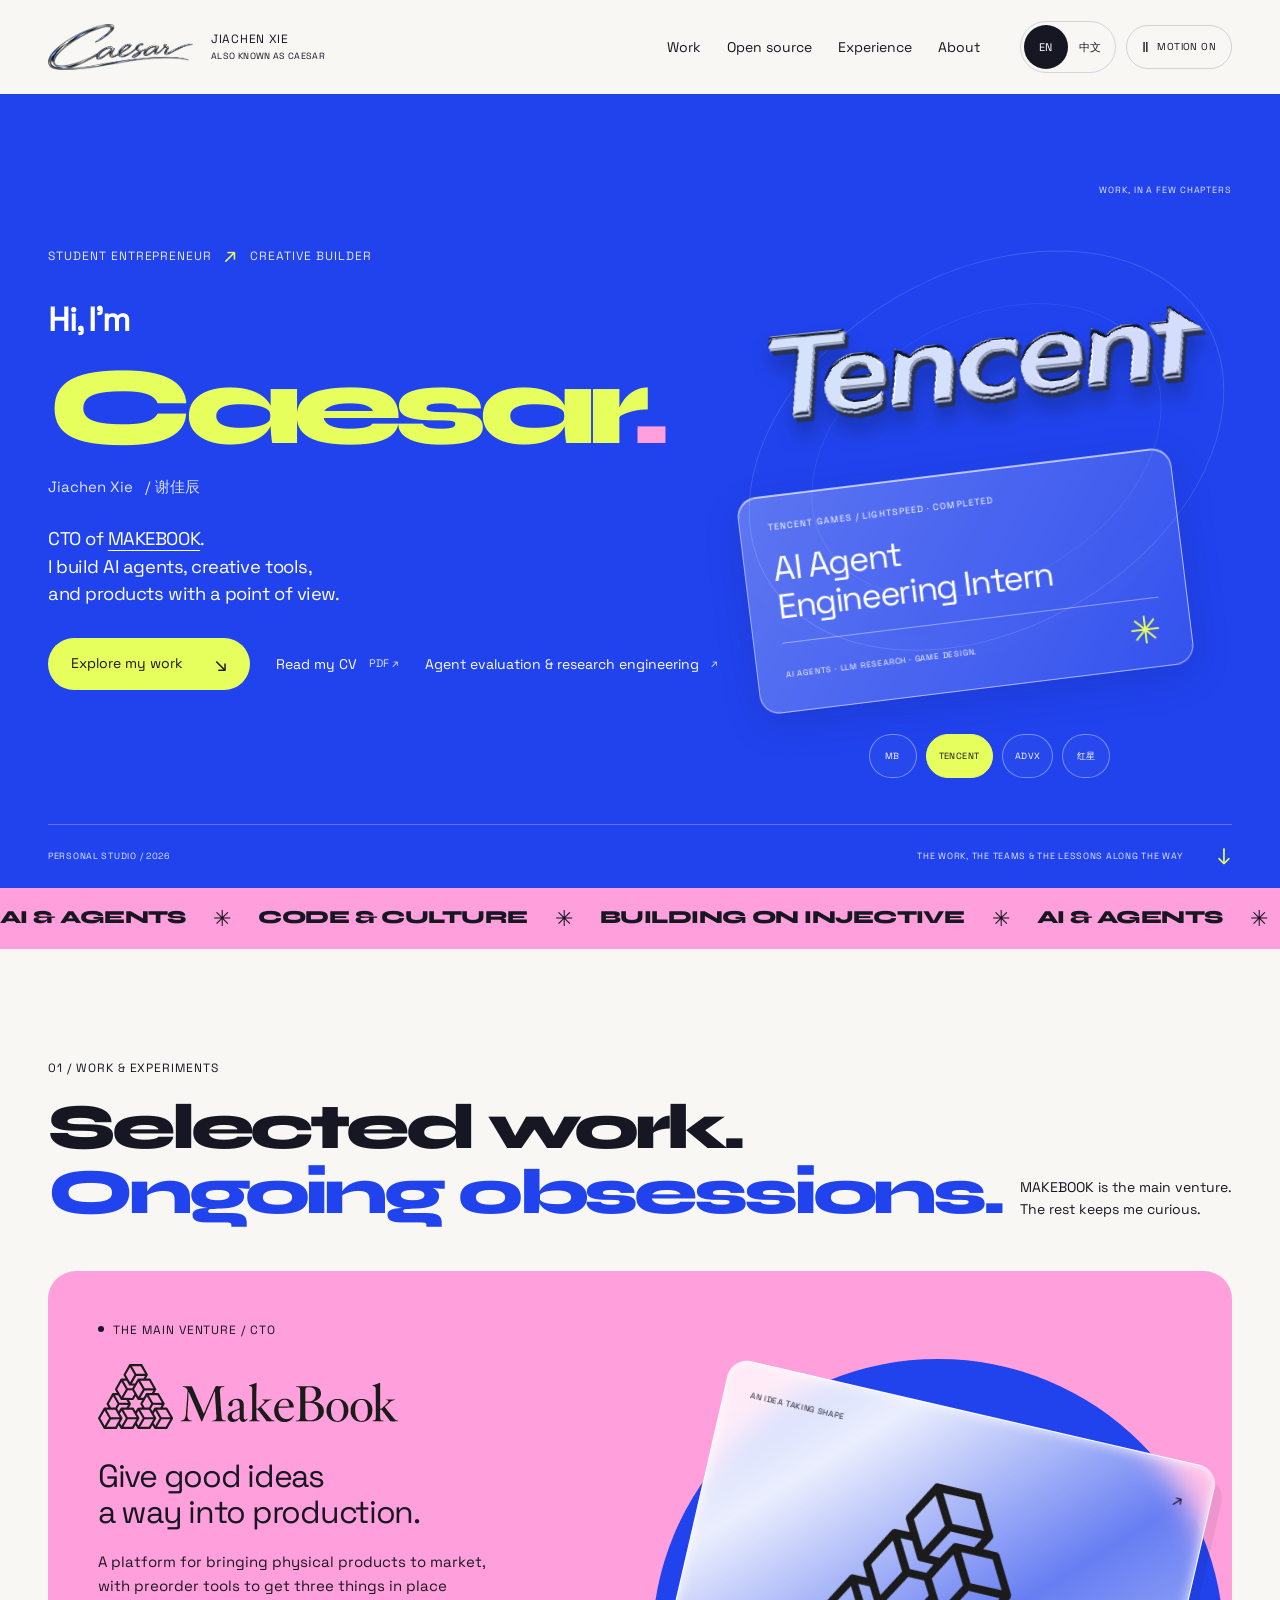
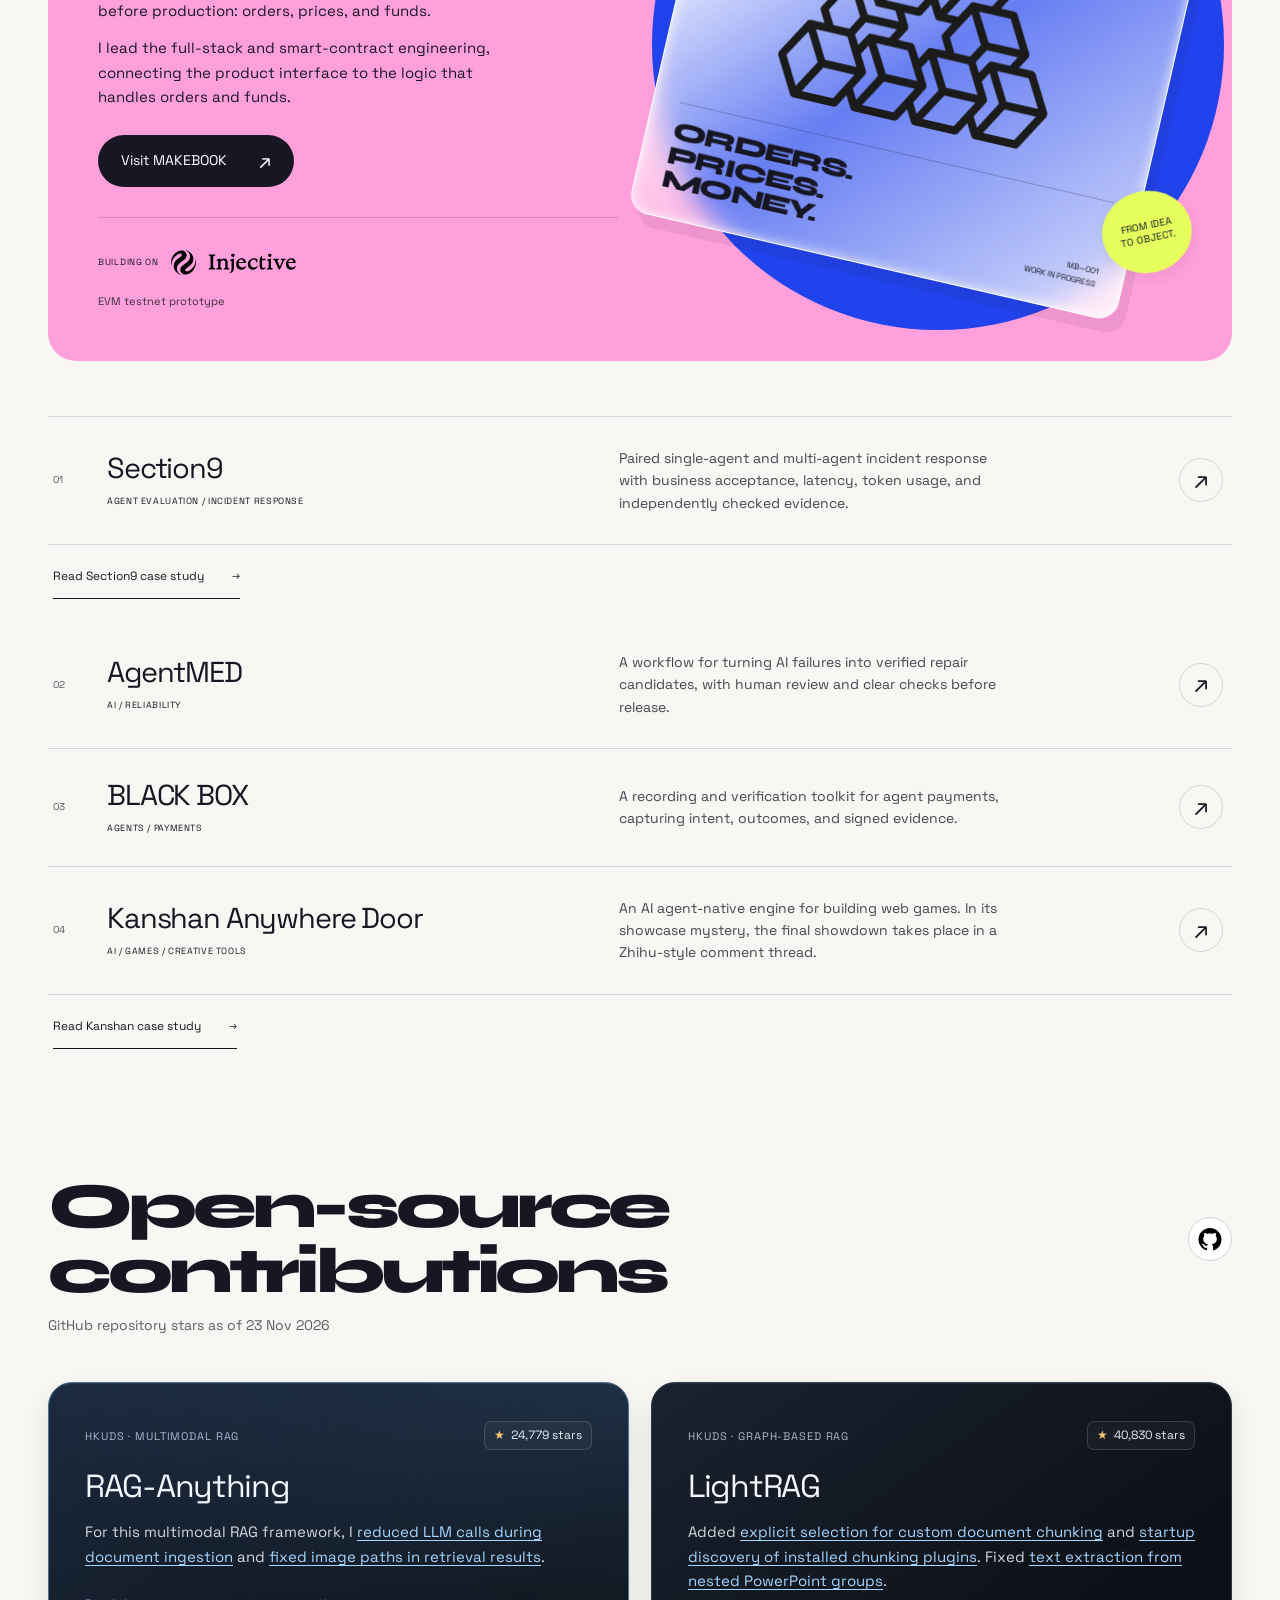
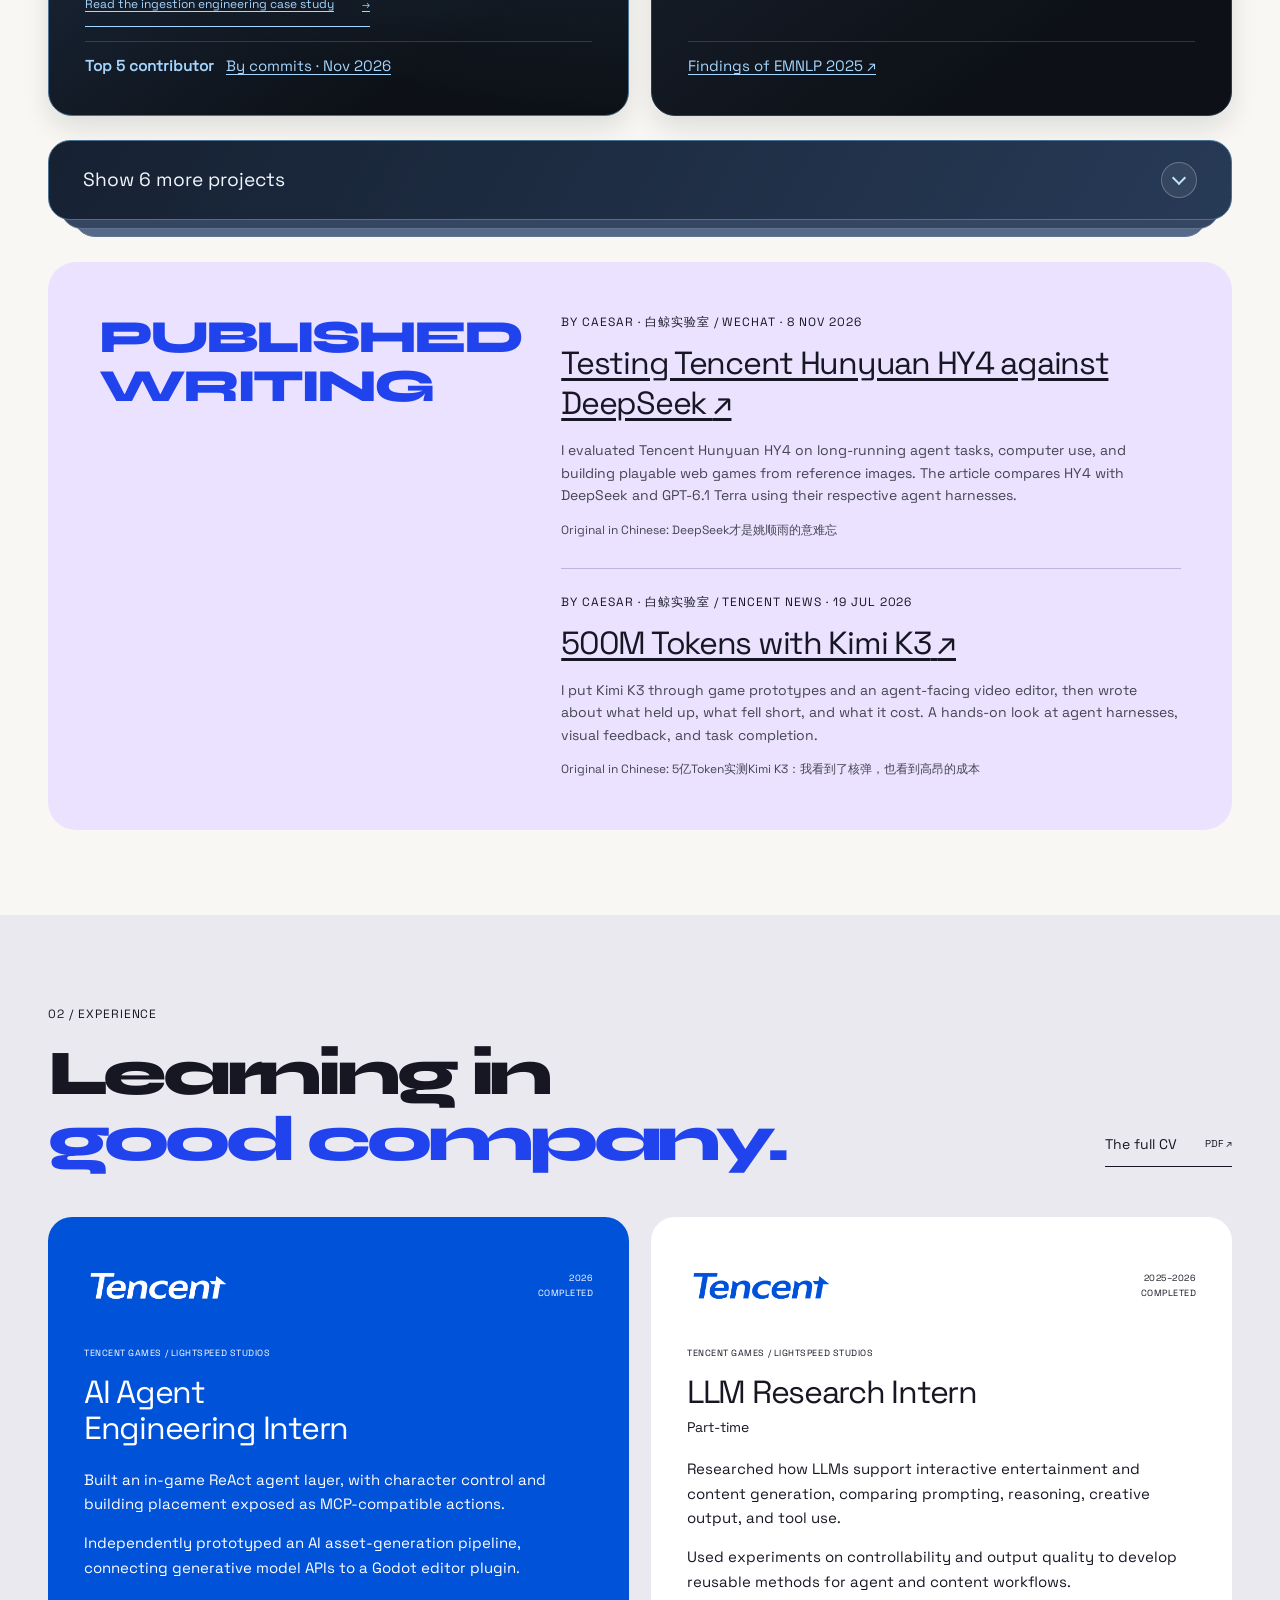
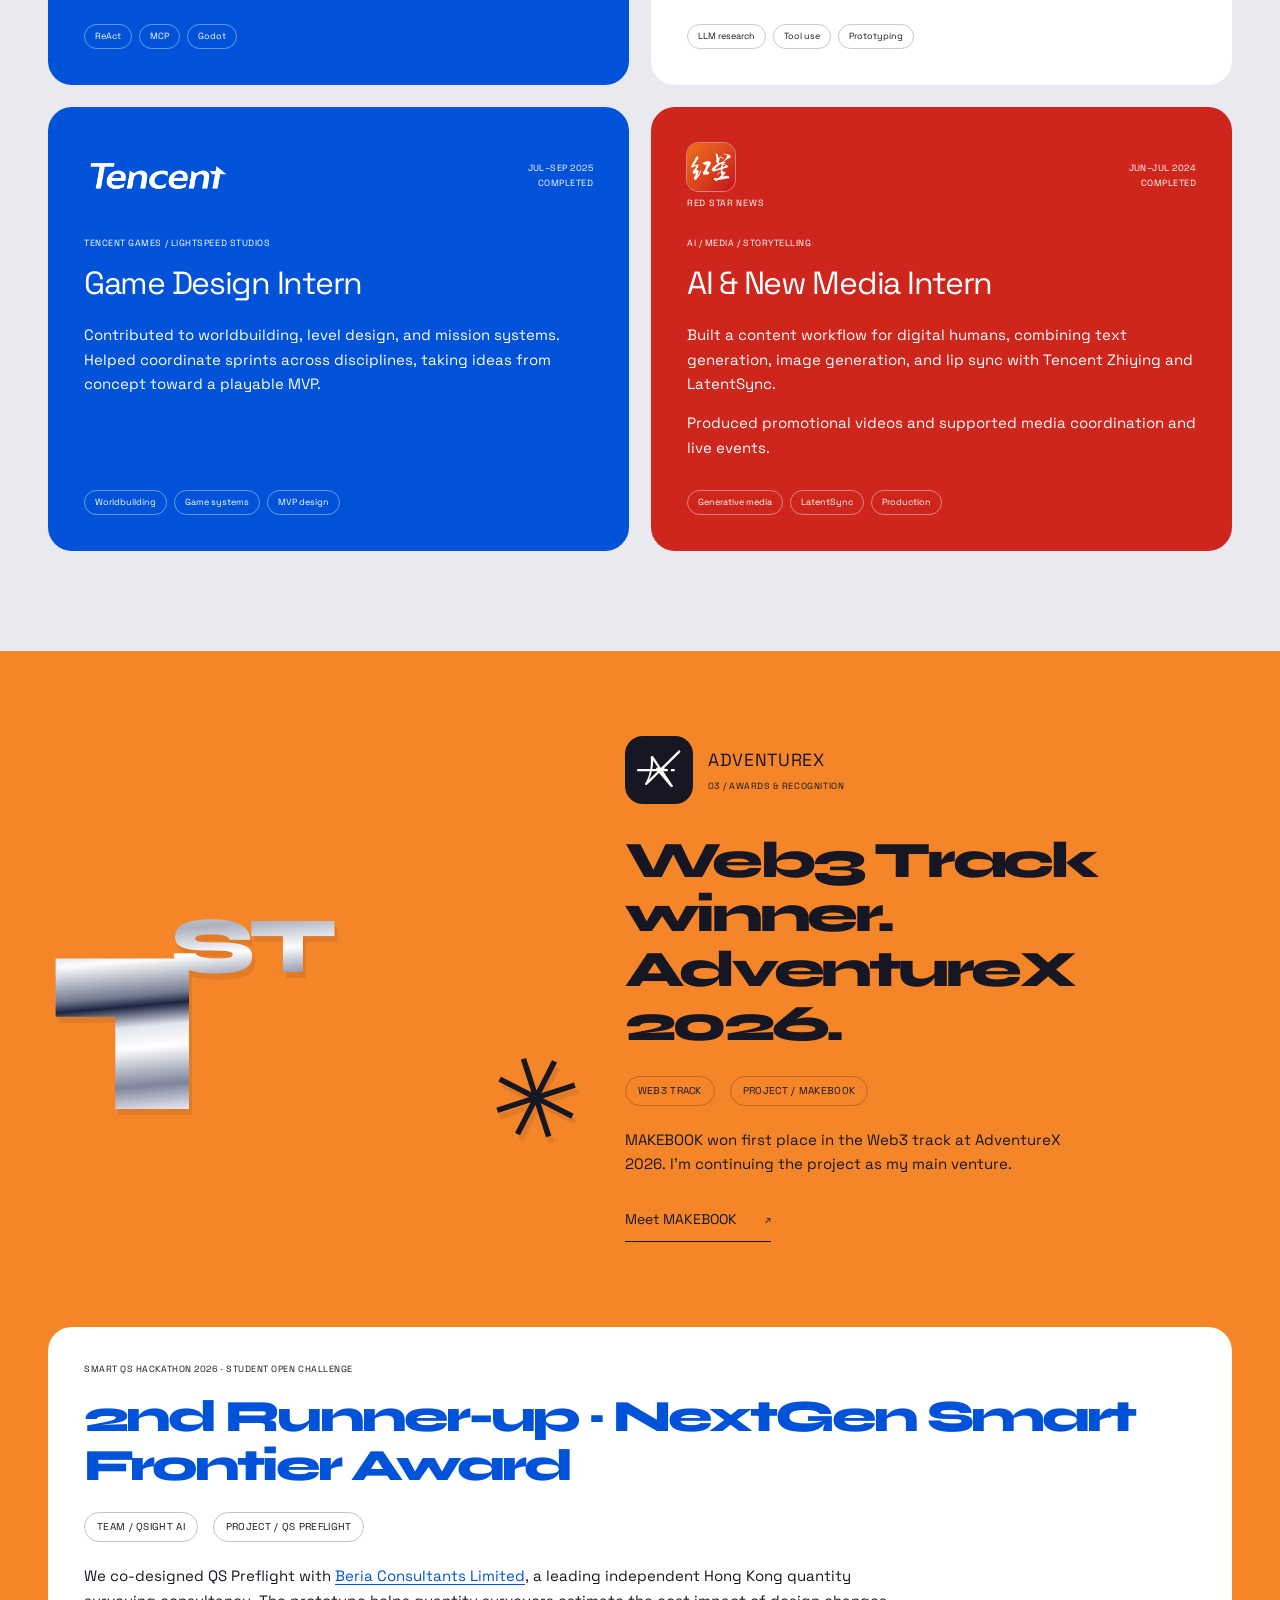
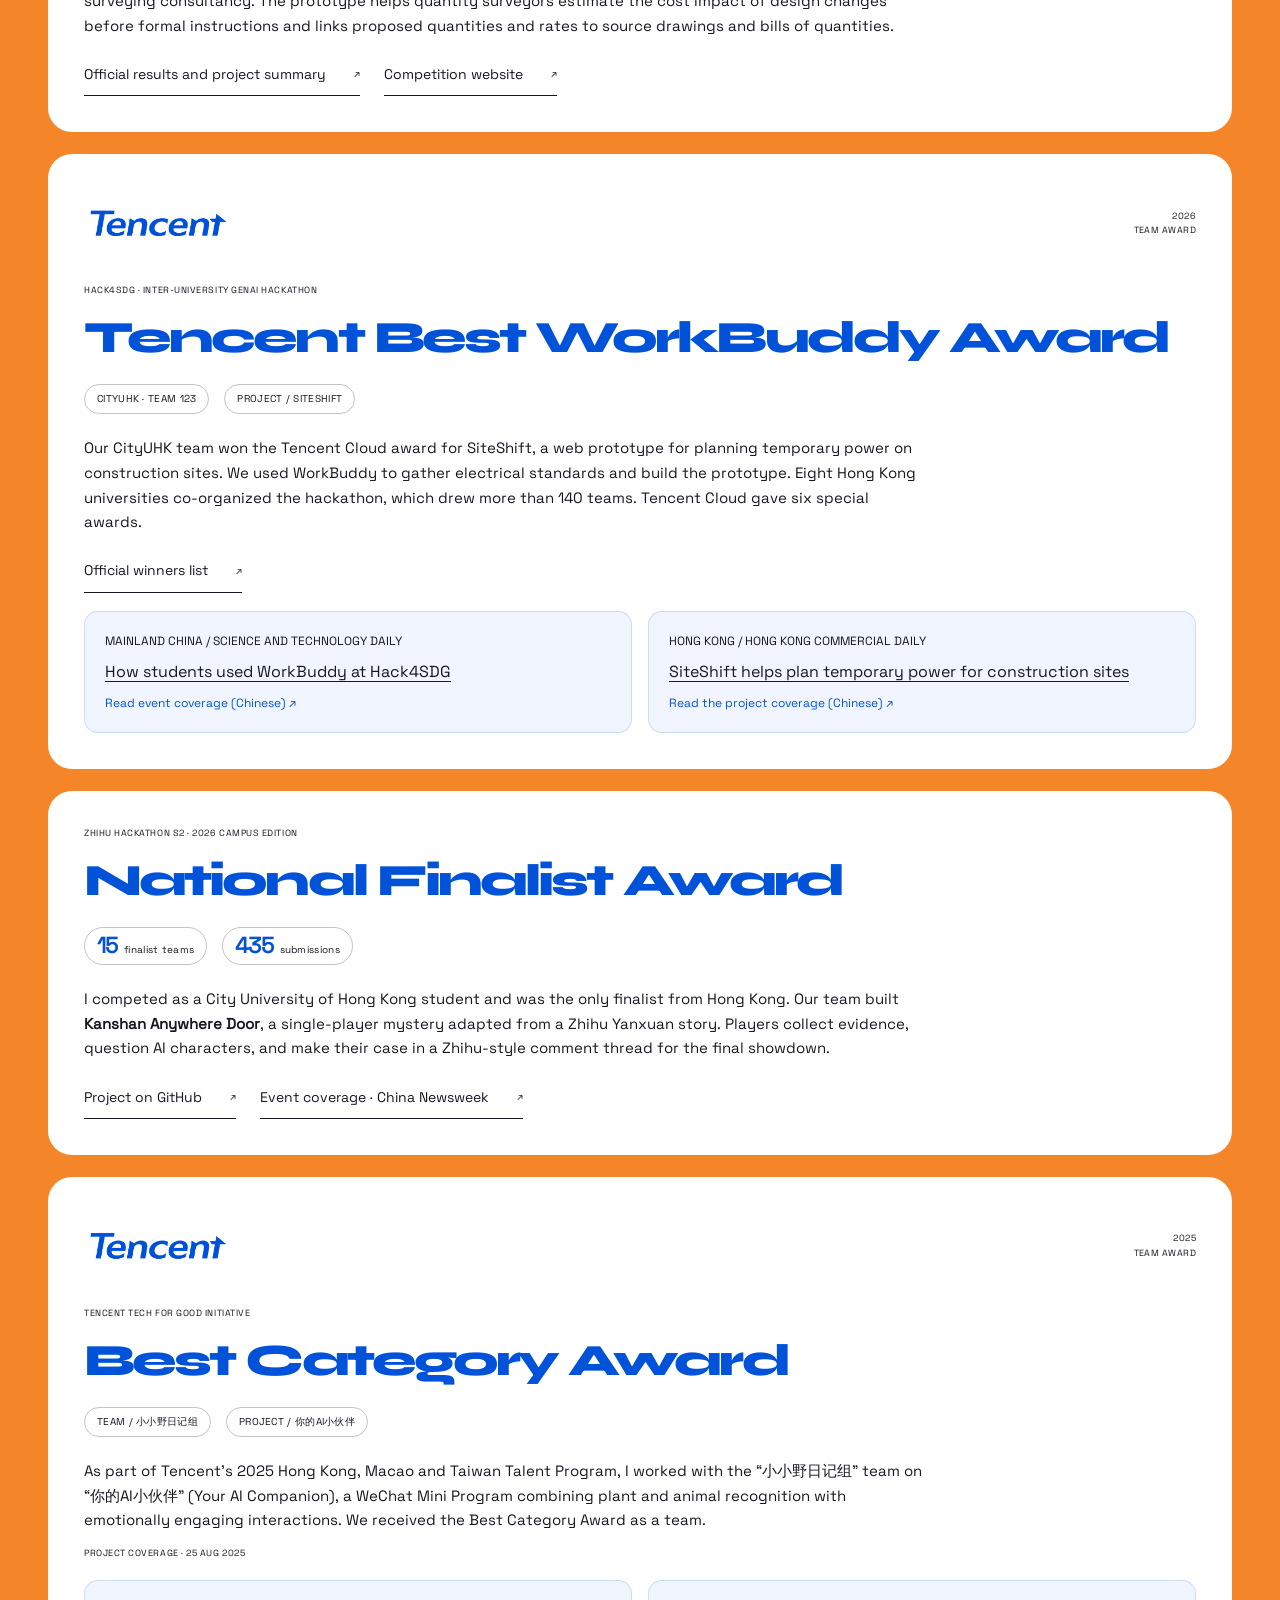
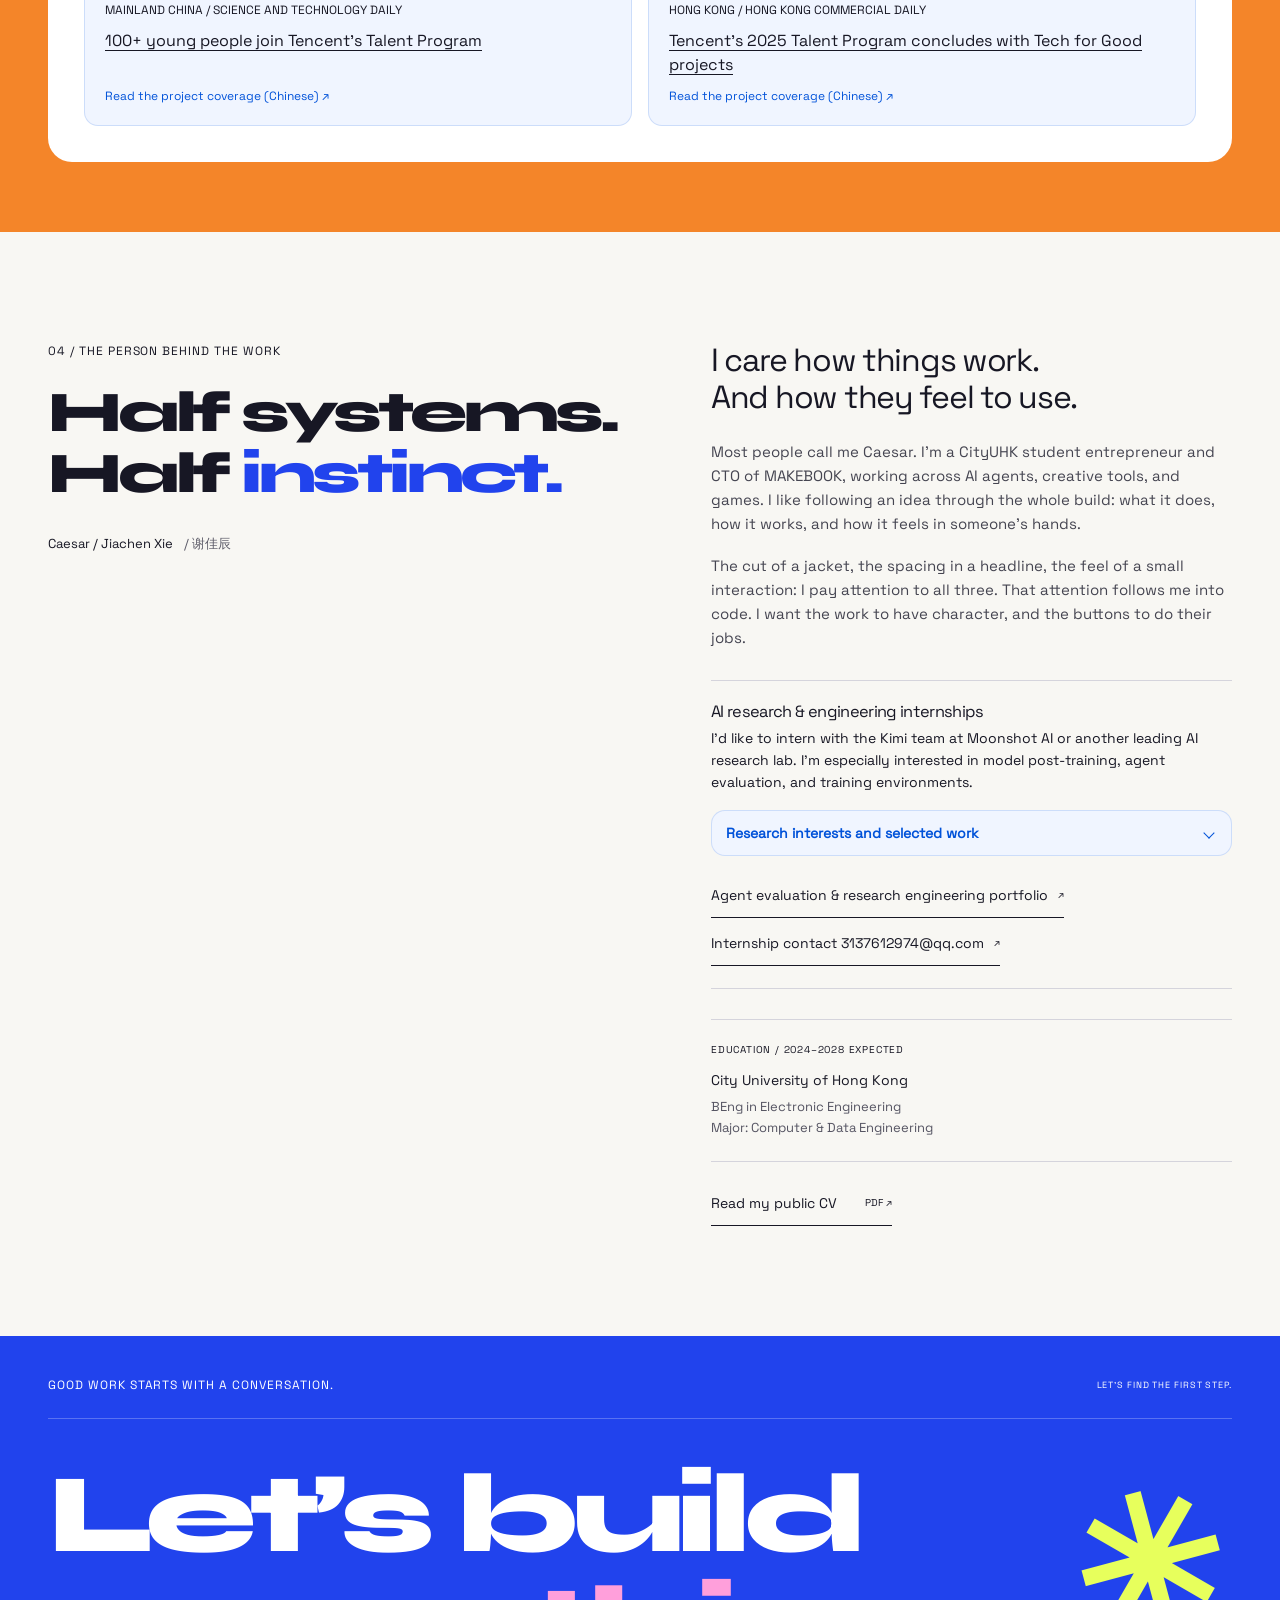
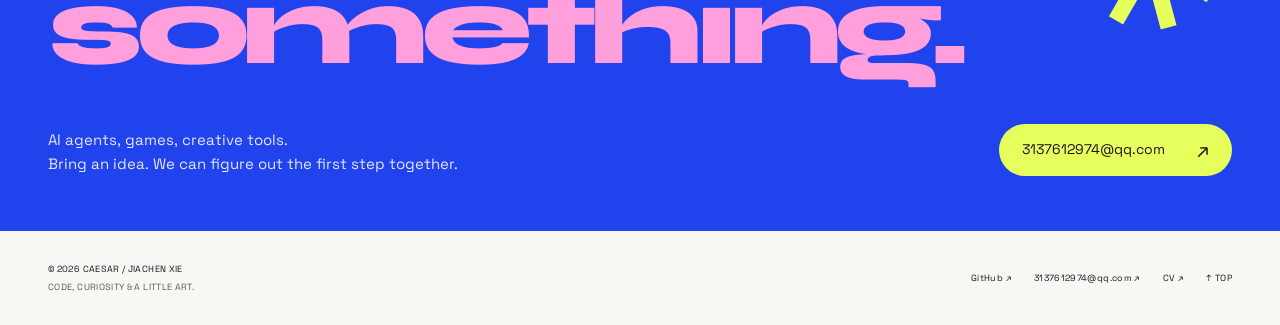
==== commit 2be3dfac: "Align homepage with agent evaluation portfolio" ====
--- a/index.html
+++ b/index.html
@@ -5,14 +5,14 @@
   <meta name="viewport" content="width=device-width, initial-scale=1">
   <meta name="theme-color" content="#2143ed">
   <meta name="google-site-verification" content="NfV_wQ1p8b_EclNgh9j-dV1jQuPxF62sKeQZvsVd0r0">
-  <title data-i18n="page.title">Jiachen Xie (Caesar) | AI Agent Engineering &amp; RAG</title>
-  <meta name="description" data-i18n-content="page.description" content="Jiachen Xie (Caesar), CityUHK undergraduate and former Tencent Games intern. I build AI agents, evaluate LLMs, and seek AI research internships in model post-training.">
+  <title data-i18n="page.title">Jiachen Xie (Caesar) | LLM Agent Evaluation &amp; Research Engineering</title>
+  <meta name="description" data-i18n-content="page.description" content="Jiachen Xie (Caesar), CityUHK undergraduate and former Tencent Games AI Agent Engineering Intern. Coding-agent evaluation, MCP, agent harnesses, and research engineering internships.">
   <link rel="canonical" href="https://er-s-an.github.io/en/">
   <link rel="alternate" hreflang="en" href="https://er-s-an.github.io/en/">
   <link rel="alternate" hreflang="zh-Hans" href="https://er-s-an.github.io/zh/">
   <link rel="alternate" hreflang="x-default" href="https://er-s-an.github.io/">
-  <meta property="og:title" data-i18n-content="page.title" content="Jiachen Xie (Caesar) | AI Agent Engineering &amp; RAG">
-  <meta property="og:description" data-i18n-content="page.social" content="MAKEBOOK CTO, RAG-Anything contributor, and author of hands-on evaluations of Tencent Hunyuan HY4 and Kimi K3. Open to AI research and engineering internships.">
+  <meta property="og:title" data-i18n-content="page.title" content="Jiachen Xie (Caesar) | LLM Agent Evaluation &amp; Research Engineering">
+  <meta property="og:description" data-i18n-content="page.social" content="LLM agent evaluation and coding agents on real software, browser, and game tasks. Former Tencent Games AI Agent Engineering Intern; MAKEBOOK CTO. Open to research engineering internships.">
   <meta property="og:type" content="website">
   <meta property="og:url" content="https://er-s-an.github.io/en/">
   <meta property="og:locale" content="en_US">
@@ -28,8 +28,8 @@
     "@type": "ProfilePage",
     "@id": "https://er-s-an.github.io/en/#profile",
     "url": "https://er-s-an.github.io/en/",
-    "name": "Jiachen Xie (Caesar) | AI Agent Engineering & RAG",
-    "description": "Jiachen Xie (Caesar), CityUHK undergraduate and former Tencent Games intern. I build AI agents, evaluate LLMs, and seek AI research internships in model post-training.",
+    "name": "Jiachen Xie (Caesar) | LLM Agent Evaluation & Research Engineering",
+    "description": "Jiachen Xie (Caesar), CityUHK undergraduate and former Tencent Games AI Agent Engineering Intern. Coding-agent evaluation, MCP, agent harnesses, and research engineering internships.",
     "inLanguage": "en",
     "mainEntity": {
       "@type": "Person",
@@ -38,11 +38,11 @@
       "alternateName": ["谢佳辰", "Caesar", "er-s-an"],
       "url": "https://er-s-an.github.io/",
       "email": "3137612974@qq.com",
-      "description": "MAKEBOOK CTO, RAG-Anything contributor, and author of hands-on evaluations of Tencent Hunyuan HY4 and Kimi K3. Open to AI research and engineering internships.",
+      "description": "LLM agent evaluation and coding agents on real software, browser, and game tasks. Former Tencent Games AI Agent Engineering Intern; MAKEBOOK CTO. Open to research engineering internships.",
       "jobTitle": "CTO",
       "worksFor": {"@type": "Organization", "name": "MAKEBOOK", "url": "https://makebook.xyz"},
       "affiliation": {"@type": "CollegeOrUniversity", "name": "City University of Hong Kong", "url": "https://www.cityu.edu.hk/"},
-      "knowsAbout": ["AI agent engineering", "LLM evaluation", "Computer use", "Model Context Protocol", "Multimodal retrieval-augmented generation"],
+      "knowsAbout": ["LLM agent evaluation", "Coding agents", "Agent harnesses", "Model Context Protocol", "ReAct", "Tool use", "Multi-agent systems", "Computer-use evaluation", "Multimodal RAG", "Game environments"],
       "sameAs": ["https://github.com/er-s-an", "https://x.com/Aiyakale"]
     }
   }
@@ -52,9 +52,9 @@
   <link rel="preload" href="/assets/fonts/space-grotesk-regular.ttf" as="font" type="font/ttf" crossorigin>
   <link rel="preload" href="/assets/caesar-signature.webp" as="image">
   <link rel="preload" href="/assets/metal/caesar.png" as="image">
-  <link rel="stylesheet" href="/style.css?v=research-internships">
+  <link rel="stylesheet" href="/style.css?v=agent-evaluation-1">
   <script src="/liquid-metal.js?v=mercury-2" defer></script>
-  <script src="/i18n.js?v=research-internships" defer></script>
+  <script src="/i18n.js?v=agent-evaluation-1" defer></script>
   <script src="/script.js?v=contribution-deck-3" defer></script>
 </head>
 <body id="top">
@@ -89,7 +89,7 @@
           <p class="eyebrow entrance" data-i18n="hero.eyebrow">STUDENT ENTREPRENEUR <span aria-hidden="true">↗</span> CREATIVE BUILDER</p>
           <h1 id="hero-title"><span class="hero-greeting" data-i18n="hero.greeting">Hi, I’m</span><span>Caesar<span class="hero-period">.</span></span></h1><p class="hero-realname">Jiachen Xie <span lang="zh">/ 谢佳辰</span></p>
           <p class="hero-intro entrance" data-i18n="hero.intro">CTO of <a href="https://makebook.xyz">MAKEBOOK</a>.<br>I build AI agents, creative tools,<br>and products with a point of view.</p>
-          <div class="hero-actions entrance"><a class="button button-lime" href="#work" data-i18n="hero.work">Explore my work <span aria-hidden="true">↘</span></a><a class="hero-cv" href="/cv/Jiachen-Xie-CV.pdf" data-i18n="cv.hero">Read my CV <span>PDF ↗</span></a><a class="hero-cv" href="#internships" data-i18n="career.hero">Open to AI internships <span aria-hidden="true">↘</span></a></div>
+          <div class="hero-actions entrance"><a class="button button-lime" href="#work" data-i18n="hero.work">Explore my work <span aria-hidden="true">↘</span></a><a class="hero-cv" href="/cv/Jiachen-Xie-CV.pdf" data-i18n="cv.hero">Read my CV <span>PDF ↗</span></a><span class="hero-career-link" data-i18n="career.hero"><a class="hero-cv" href="/en/research-engineering/">Agent evaluation &amp; research engineering <span aria-hidden="true">↗</span></a></span></div>
         </div>
         <div class="hero-art entrance" aria-label="Places I have built things, brand showcase" data-i18n-aria="label.showcase">
           <div class="orbit" aria-hidden="true"></div><span class="art-coordinate" data-i18n="hero.chapters">WORK, IN A FEW CHAPTERS</span>
@@ -125,9 +125,12 @@
       </article>
 
       <div class="project-list">
-        <a class="project-row reveal" href="https://github.com/er-s-an/AgentMED0"><span class="project-number">01</span><div class="project-title"><h3>AgentMED</h3><span data-i18n="project.reliability">AI / RELIABILITY</span></div><p data-i18n="agentmed.description">A workflow for turning AI failures into verified repair candidates, with human review and clear checks before release.</p><span class="project-arrow" aria-hidden="true">↗</span></a>
-        <a class="project-row reveal" href="https://github.com/er-s-an/AIX_blackbox"><span class="project-number">02</span><div class="project-title"><h3>BLACK BOX</h3><span data-i18n="project.payments">AGENTS / PAYMENTS</span></div><p data-i18n="blackbox.description">A recording and verification toolkit for agent payments, capturing intent, outcomes, and signed evidence.</p><span class="project-arrow" aria-hidden="true">↗</span></a>
-        <a class="project-row reveal" href="https://github.com/er-s-an/kanshanOPENdoor"><span class="project-number">03</span><div class="project-title"><h3 data-i18n="kanshan.title">Kanshan Anywhere Door</h3><span data-i18n="project.games">AI / GAMES / CREATIVE TOOLS</span></div><p data-i18n="kanshan.description">An AI agent-native engine for building web games. In its showcase mystery, the final showdown takes place in a Zhihu-style comment thread.</p><span class="project-arrow" aria-hidden="true">↗</span></a>
+        <a class="project-row reveal" href="https://github.com/er-s-an/section9"><span class="project-number">01</span><div class="project-title"><h3>Section9</h3><span data-i18n="project.evaluation">AGENT EVALUATION / INCIDENT RESPONSE</span></div><p data-i18n="section9.description">Paired single-agent and multi-agent incident response with business acceptance, latency, token usage, and independently checked evidence.</p><span class="project-arrow" aria-hidden="true">↗</span></a>
+        <span class="case-study-link" data-i18n="section9.case"><a class="text-link" href="/en/work/section9/">Read Section9 case study <span aria-hidden="true">→</span></a></span>
+        <a class="project-row reveal" href="https://github.com/er-s-an/AgentMED0"><span class="project-number">02</span><div class="project-title"><h3>AgentMED</h3><span data-i18n="project.reliability">AI / RELIABILITY</span></div><p data-i18n="agentmed.description">A workflow for turning AI failures into verified repair candidates, with human review and clear checks before release.</p><span class="project-arrow" aria-hidden="true">↗</span></a>
+        <a class="project-row reveal" href="https://github.com/er-s-an/AIX_blackbox"><span class="project-number">03</span><div class="project-title"><h3>BLACK BOX</h3><span data-i18n="project.payments">AGENTS / PAYMENTS</span></div><p data-i18n="blackbox.description">A recording and verification toolkit for agent payments, capturing intent, outcomes, and signed evidence.</p><span class="project-arrow" aria-hidden="true">↗</span></a>
+        <a class="project-row reveal" href="https://github.com/er-s-an/kanshanOPENdoor"><span class="project-number">04</span><div class="project-title"><h3 data-i18n="kanshan.title">Kanshan Anywhere Door</h3><span data-i18n="project.games">AI / GAMES / CREATIVE TOOLS</span></div><p data-i18n="kanshan.description">An AI agent-native engine for building web games. In its showcase mystery, the final showdown takes place in a Zhihu-style comment thread.</p><span class="project-arrow" aria-hidden="true">↗</span></a>
+        <span class="case-study-link" data-i18n="kanshan.case"><a class="text-link" href="/en/work/kanshan/">Read Kanshan case study <span aria-hidden="true">→</span></a></span>
       </div>
     </section>
 
@@ -145,6 +148,7 @@
             <div class="repo-meta"><span class="eyebrow" data-i18n="oss.ragContext">HKUDS · Multimodal RAG</span><a class="repo-stars" href="https://github.com/HKUDS/RAG-Anything/stargazers"><span aria-hidden="true">★</span> 24,779 stars</a></div>
             <h3><a href="https://github.com/HKUDS/RAG-Anything">RAG-Anything</a></h3>
             <p data-i18n="oss.ragAnything">For this multimodal RAG framework, I <a href="https://github.com/HKUDS/RAG-Anything/pull/453">reduced LLM calls during document ingestion</a> and <a href="https://github.com/HKUDS/RAG-Anything/pull/445">fixed image paths in retrieval results</a>.</p>
+            <p class="rag-case-link" data-i18n="oss.ragCase"><a class="text-link" href="/en/work/rag-anything-ingestion/">Read the ingestion engineering case study <span aria-hidden="true">→</span></a></p>
             <p class="contributor-rank" data-i18n="oss.rank"><strong>Top 5 contributor</strong><a href="https://github.com/HKUDS/RAG-Anything/graphs/contributors">By commits · Nov 2026</a></p>
           </article>
           <article class="experience-card contribution reveal">
@@ -308,7 +312,7 @@
             </div>
           </details>
           <div class="research-links">
-            <span data-i18n="career.profile"><a class="text-link" href="/en/research-engineering/">AI research engineering portfolio <span aria-hidden="true">↗</span></a></span>
+            <span data-i18n="career.profile"><a class="text-link" href="/en/research-engineering/">Agent evaluation &amp; research engineering portfolio <span aria-hidden="true">↗</span></a></span>
             <a class="text-link" href="mailto:3137612974@qq.com" data-i18n="career.contact">Internship contact 3137612974@qq.com <span aria-hidden="true">↗</span></a>
           </div>
         </section>
--- a/style.css
+++ b/style.css
@@ -99,3 +99,35 @@
 :lang(zh) h2,:lang(zh) h3{letter-spacing:-.025em;line-height:1.2}:lang(zh) .eyebrow,:lang(zh) .id-top,:lang(zh) .id-bottom,:lang(zh) .art-coordinate,:lang(zh) .hero-bottom,:lang(zh) .experience-brand,:lang(zh) .site-footer{letter-spacing:.025em}:lang(zh) .hero-intro{line-height:1.65}:lang(zh) .glass-id .id-name{letter-spacing:-.025em;line-height:1.2}:lang(zh) .feature-lede,:lang(zh) .about-lede{line-height:1.35}:lang(zh) .award-copy h2{font-size:clamp(2.2rem,3.4vw,3.3rem)}
 @media(max-width:1100px) and (min-width:901px){.site-header{gap:18px}nav{gap:18px}.identity small{font-size:.5rem}.header-controls{gap:7px}}
 @media(max-width:600px){.identity>span{display:none}.header-controls{gap:7px}.site-header{column-gap:8px}.motion-button{padding-inline:10px}:lang(zh) .section-heading h2{font-size:clamp(2rem,8.3vw,3rem)}:lang(zh) .award-copy h2{font-size:1.9rem}:lang(zh) .about-heading h2{font-size:2.25rem}}
+
+.case-profile{max-width:1040px;padding-block:clamp(38px,6vw,76px)}
+.case-profile h1{max-width:1040px;font-size:clamp(2.8rem,6.4vw,5.2rem);line-height:1.02;letter-spacing:-.05em;margin:18px 0 24px;text-wrap:balance;overflow-wrap:normal;word-break:normal}
+.case-summary{max-width:780px;font-size:clamp(1.05rem,2vw,1.35rem);line-height:1.65;color:#454551}
+.case-hero{margin:36px 0 0;border-radius:24px;overflow:hidden;background:#e9edf5;border:1px solid var(--line)}
+.case-hero img{display:block;width:100%;height:auto;aspect-ratio:16/10;object-fit:cover}
+.case-facts{display:grid;grid-template-columns:1fr 1fr;gap:28px;margin:32px 0;padding:26px 0;border-block:1px solid var(--line)}
+.case-facts dt{font-size:.65rem;letter-spacing:.1em;margin-bottom:10px}.case-facts dd{margin:0;line-height:1.55}
+.case-stack{display:flex;flex-wrap:wrap;gap:8px}.skill-tag{border:1px solid var(--line);border-radius:999px;padding:5px 10px;font-size:.72rem}
+.case-metrics{display:grid;grid-template-columns:repeat(3,minmax(0,1fr));gap:14px;margin:34px 0}
+.case-metrics>div{background:var(--blue);color:#fff;border-radius:18px;padding:24px;min-width:0}
+.case-metrics strong{display:block;font-family:var(--display);font-size:clamp(2rem,5vw,4rem);letter-spacing:-.06em;overflow-wrap:anywhere}
+.case-metrics span{display:block;margin-top:8px;font-size:.78rem;line-height:1.45;color:#e3e8ff}
+.case-section{display:grid;grid-template-columns:minmax(240px,.9fr) 1.1fr;gap:50px;border-top:1px solid var(--line);padding:40px 0}
+.case-section h2{font-size:clamp(1.65rem,3vw,2.2rem);line-height:1.15;text-wrap:balance}
+.case-section p,.case-method p{font-size:1rem;line-height:1.8;color:#454551}.case-section p+p{margin-top:18px}
+.case-method{margin:16px 0 50px;padding:26px;border:1px solid var(--line);border-radius:18px;background:#f0f5ff}
+.case-method h2{font-size:1.1rem;margin-bottom:10px}
+@media(max-width:700px){.case-facts,.case-section{grid-template-columns:1fr;gap:18px}.case-metrics{grid-template-columns:1fr}.case-hero{border-radius:16px}.case-profile h1{font-size:clamp(2.2rem,10vw,3.6rem)}}
+
+.research-profile{max-width:1040px}
+.research-proof-grid{display:grid;grid-template-columns:repeat(3,minmax(0,1fr));gap:16px;margin-top:42px}
+.research-proof{width:100%;min-height:100%;padding:26px}
+.research-proof h2{color:#f0f6fc;font-size:clamp(1.45rem,2.5vw,2rem);line-height:1.15;margin-bottom:14px;overflow-wrap:anywhere}
+.research-proof-stat{display:block;color:#d8ff52;font-family:var(--display);font-size:1.05rem;line-height:1.35;margin-bottom:18px}
+.research-proof .research-links{width:100%;margin-top:auto;padding-top:14px}
+.research-proof .text-link{color:#a5d6ff}
+@media(max-width:900px){.research-proof-grid{grid-template-columns:1fr}.research-proof{min-height:0}}
+
+.hero-actions>.hero-career-link{display:inline-flex;align-items:center}
+.case-study-link{display:inline-flex;margin:10px 5px 22px}
+.case-study-link .text-link,.rag-case-link .text-link{font-size:.75rem}
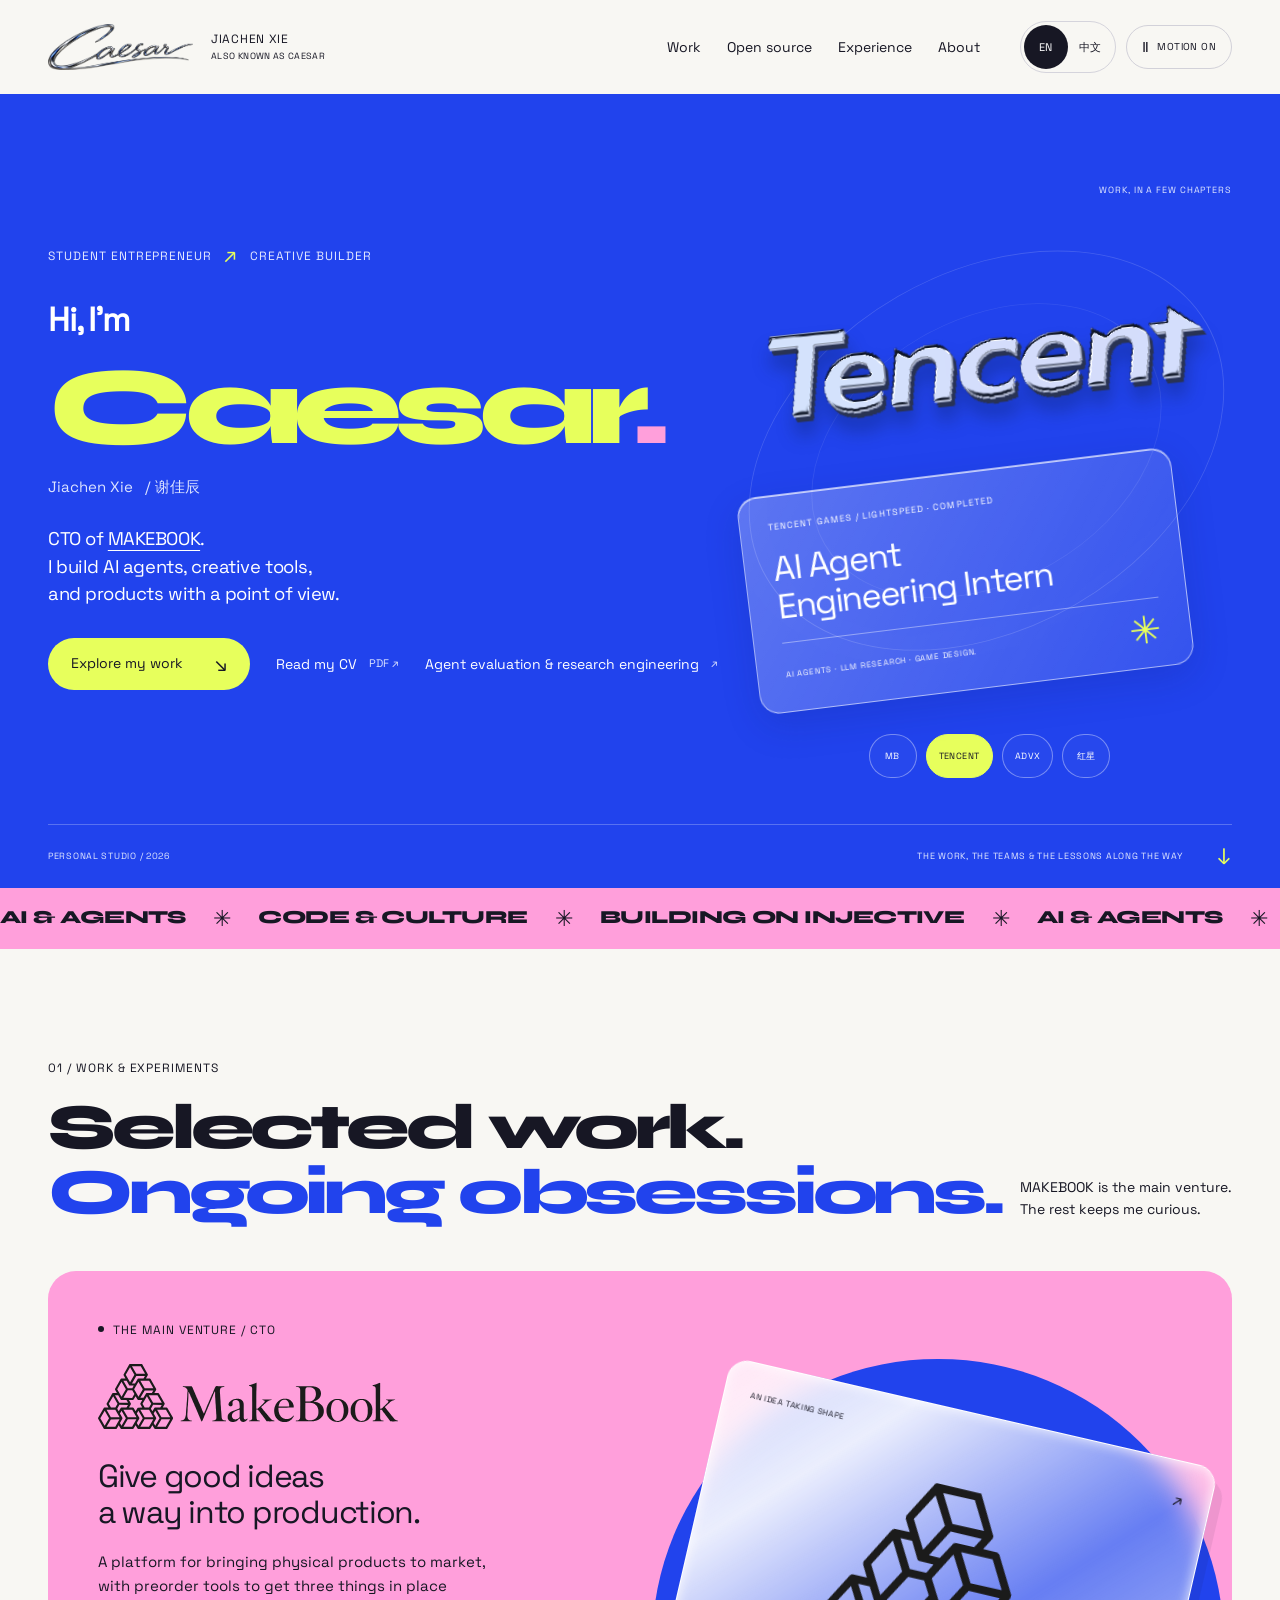
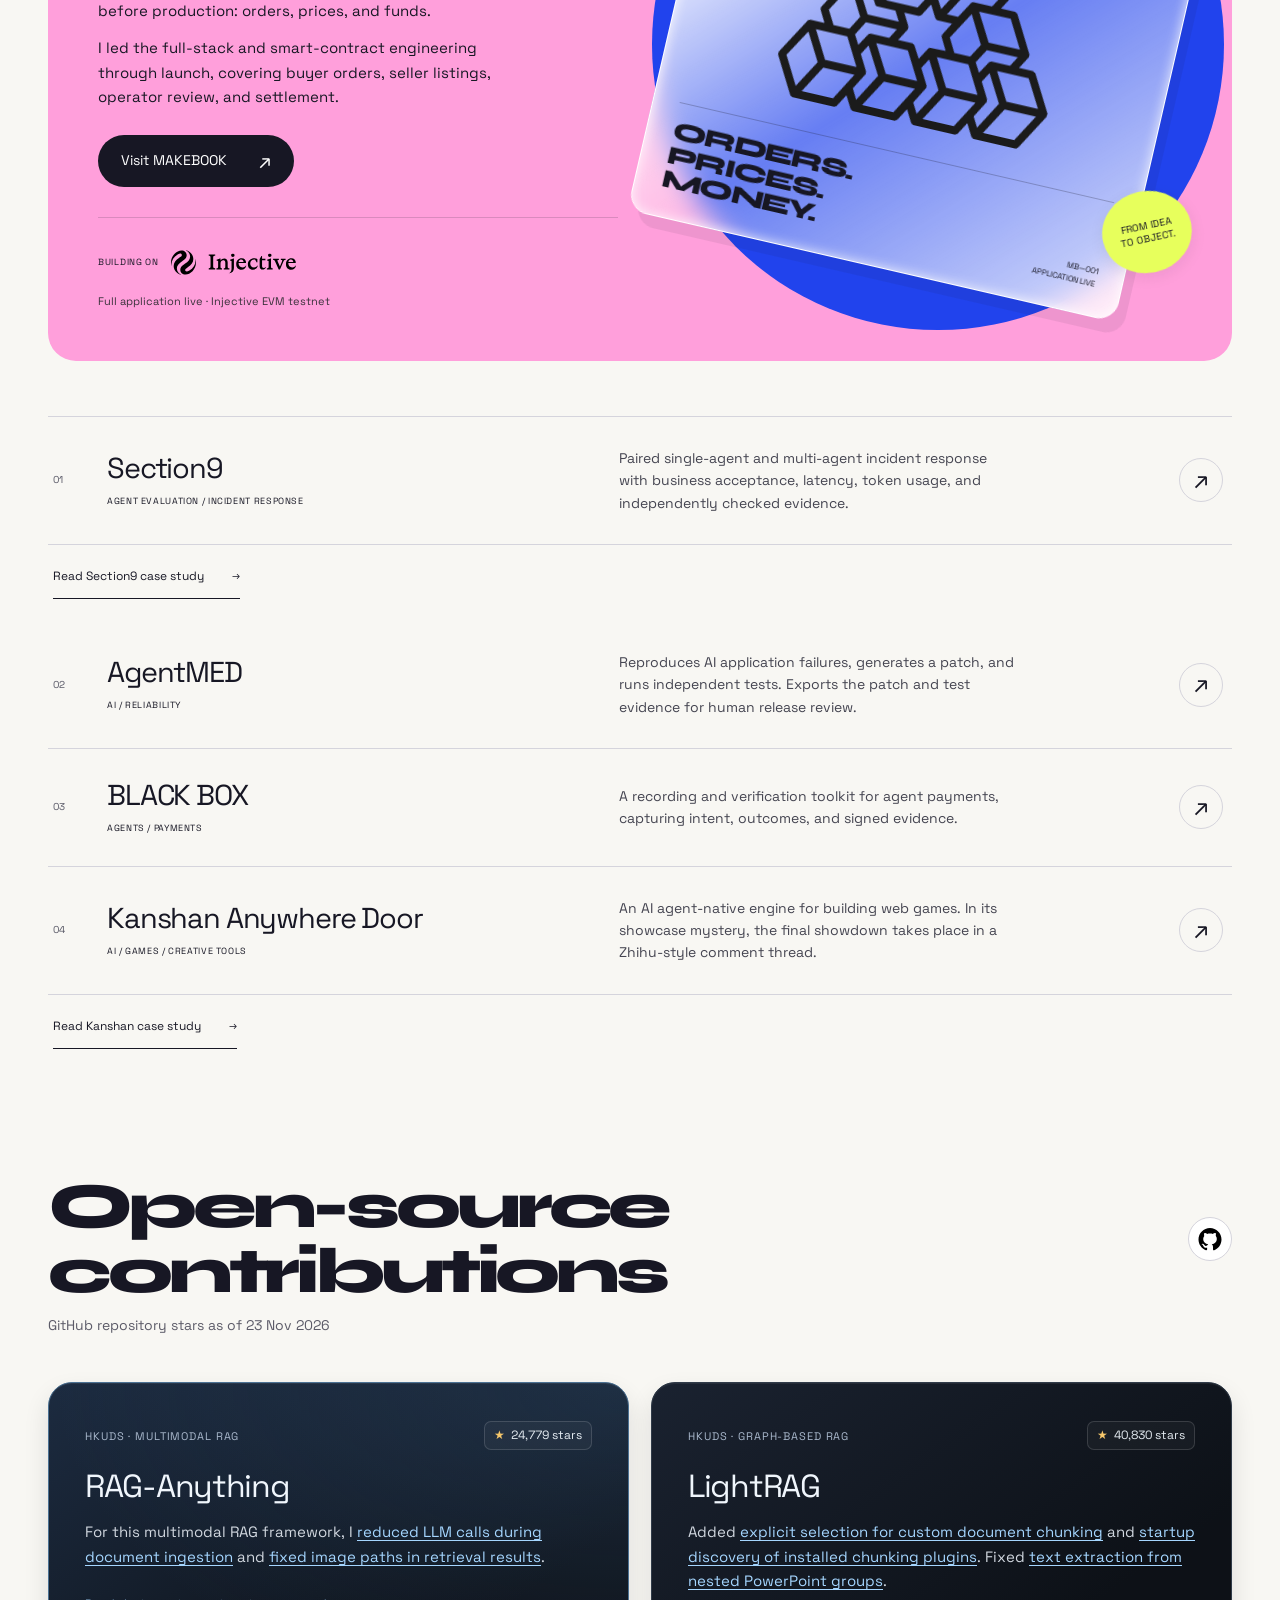
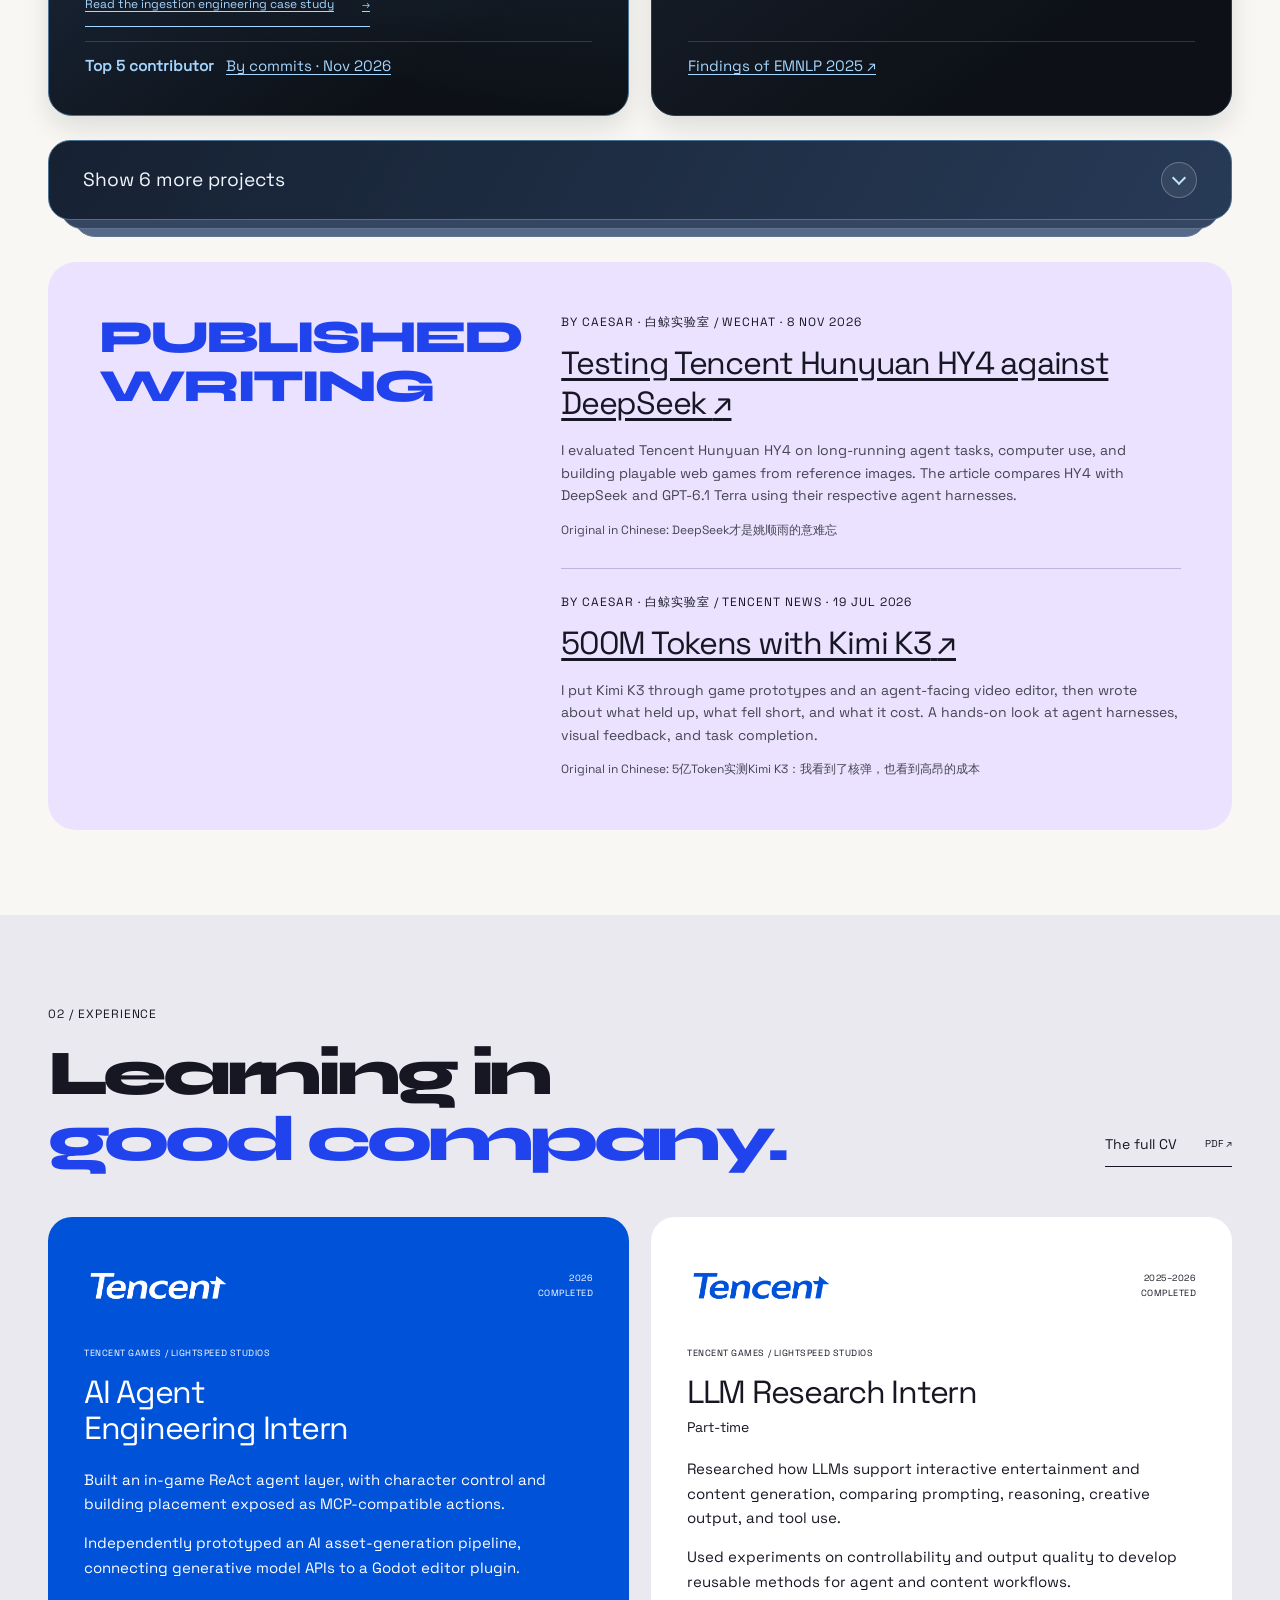
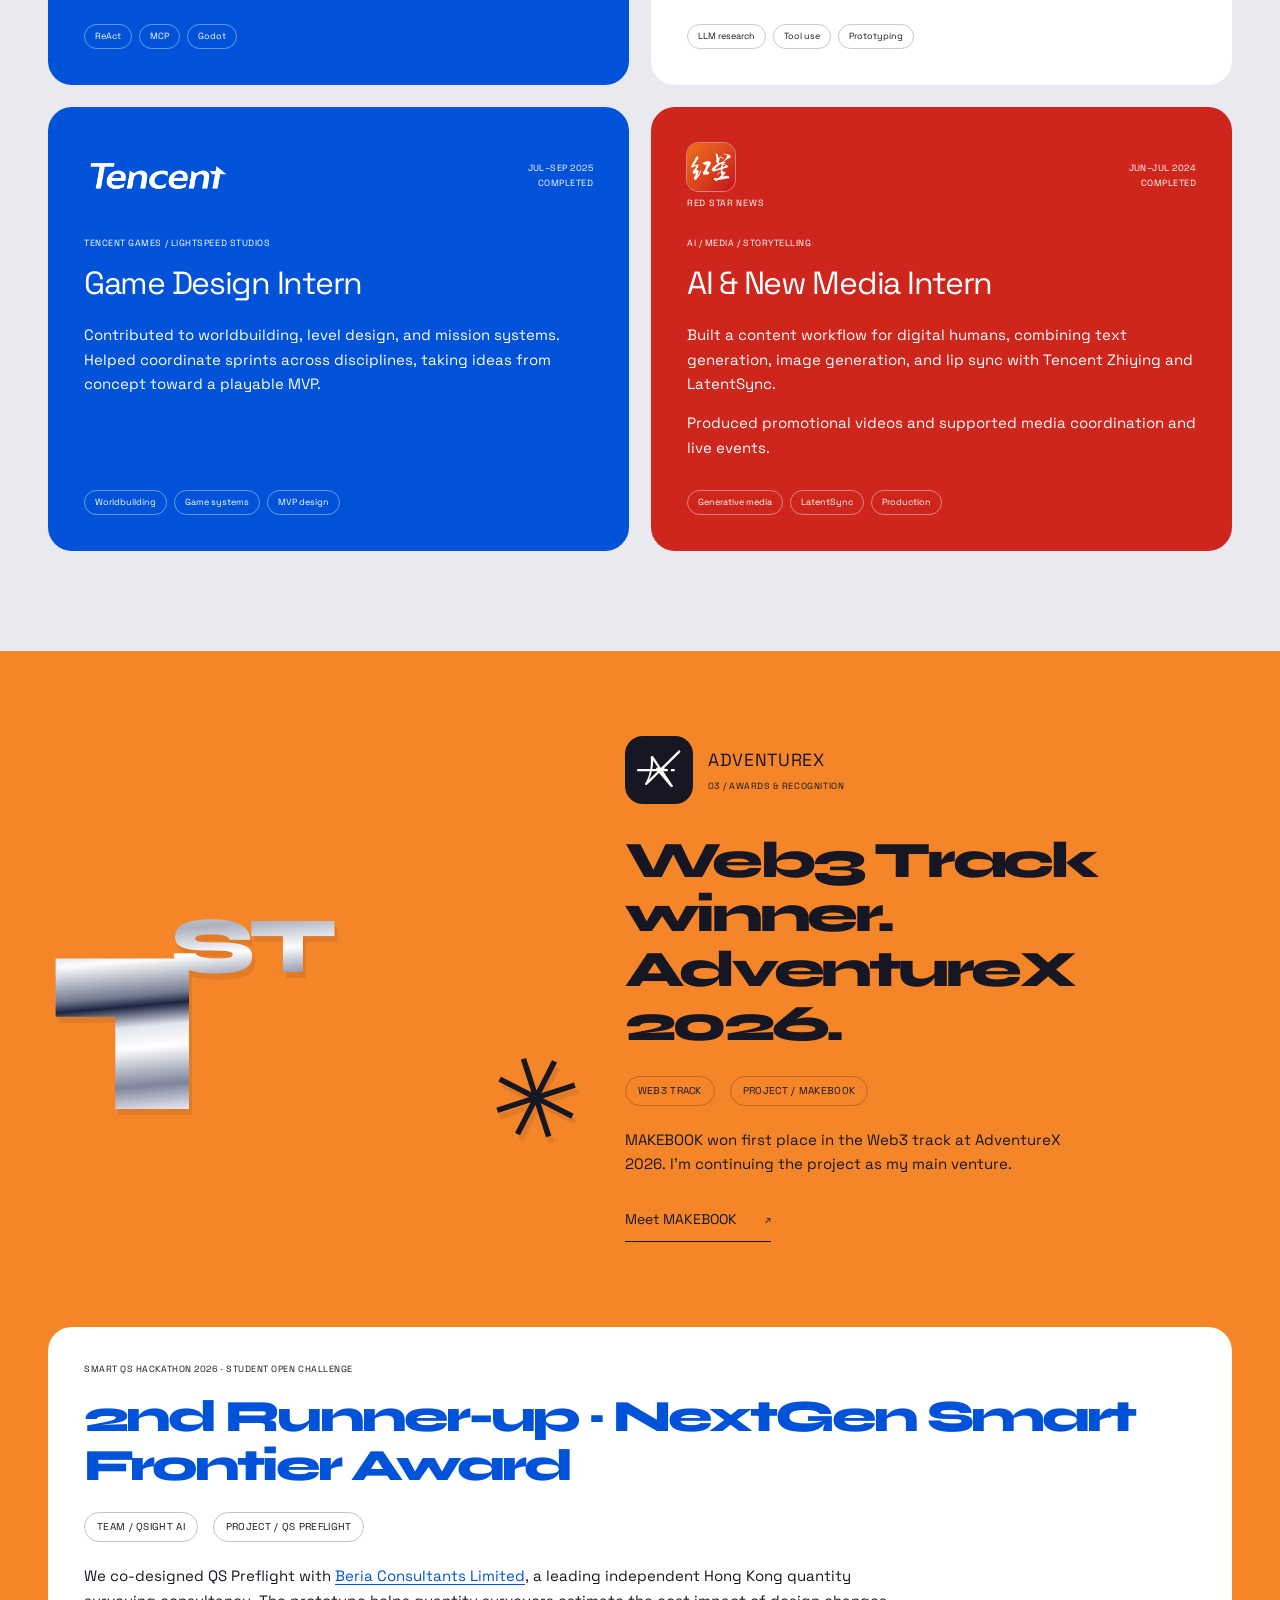
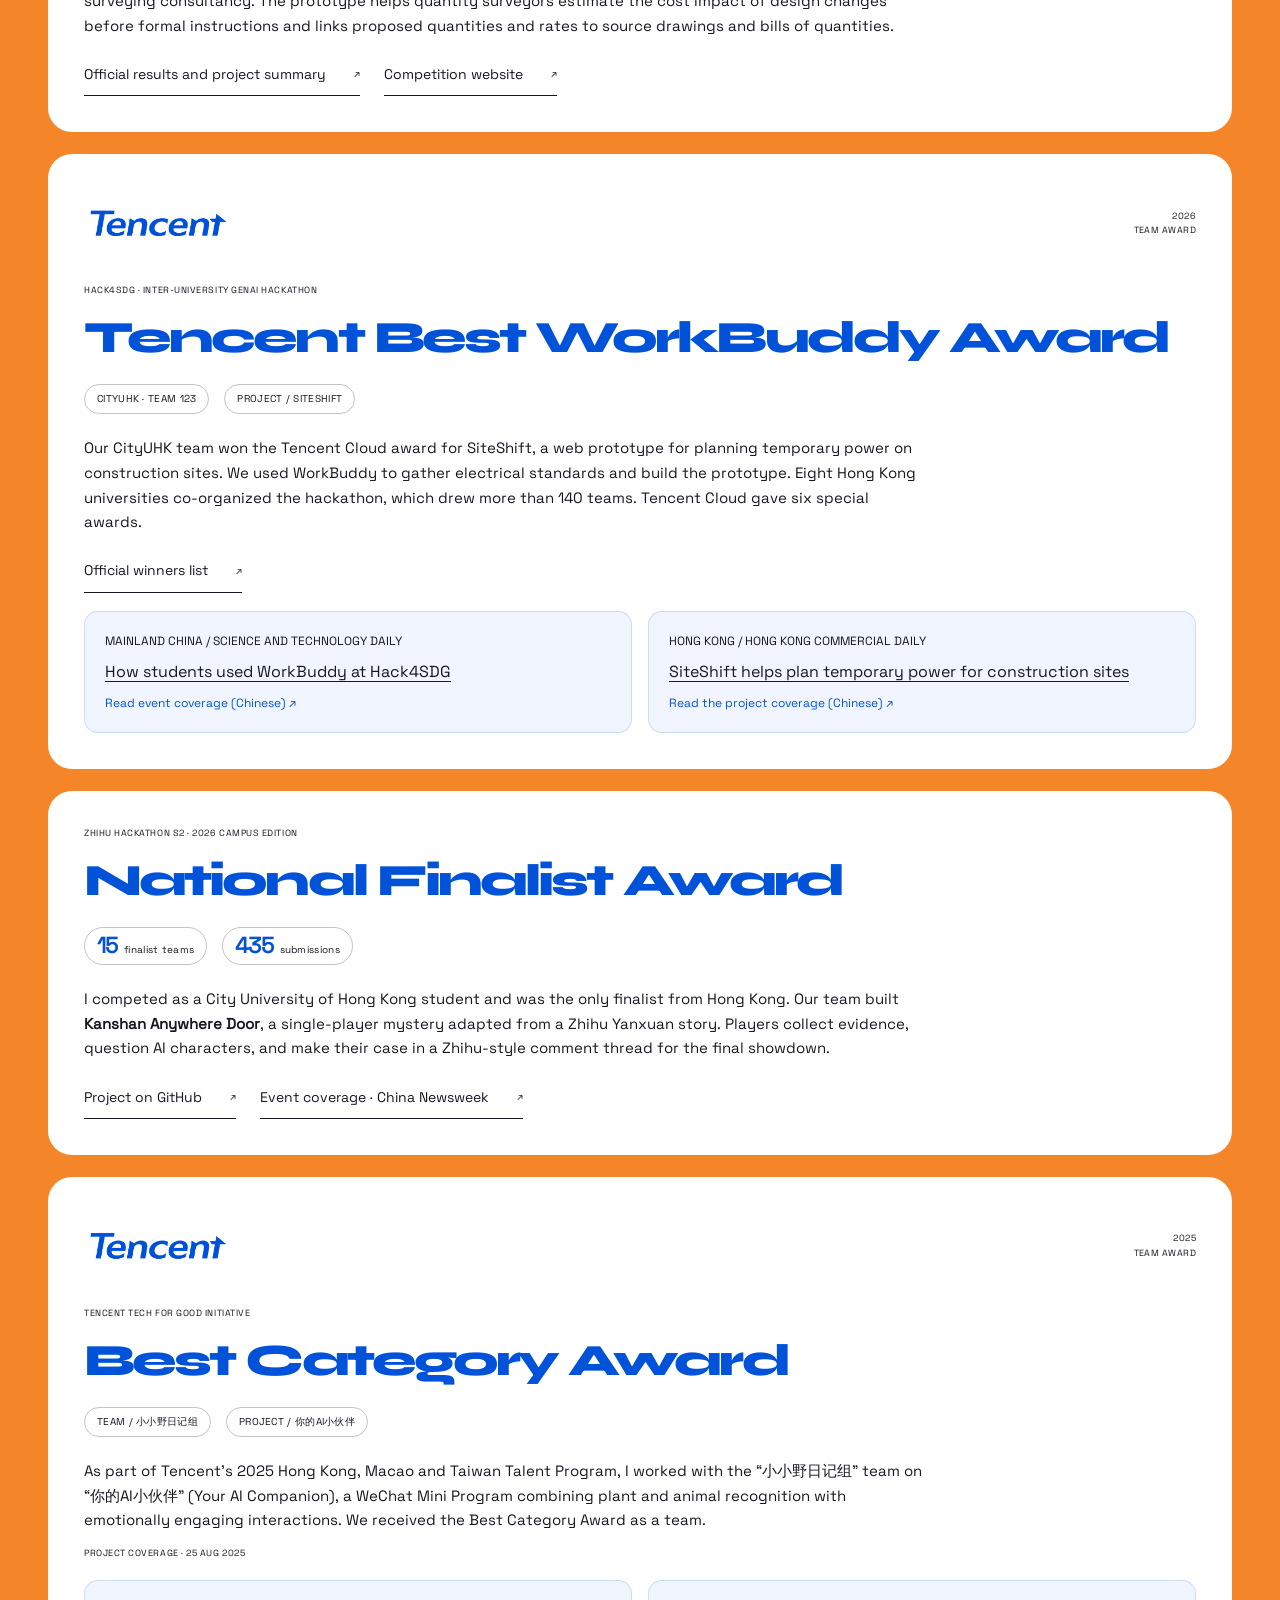
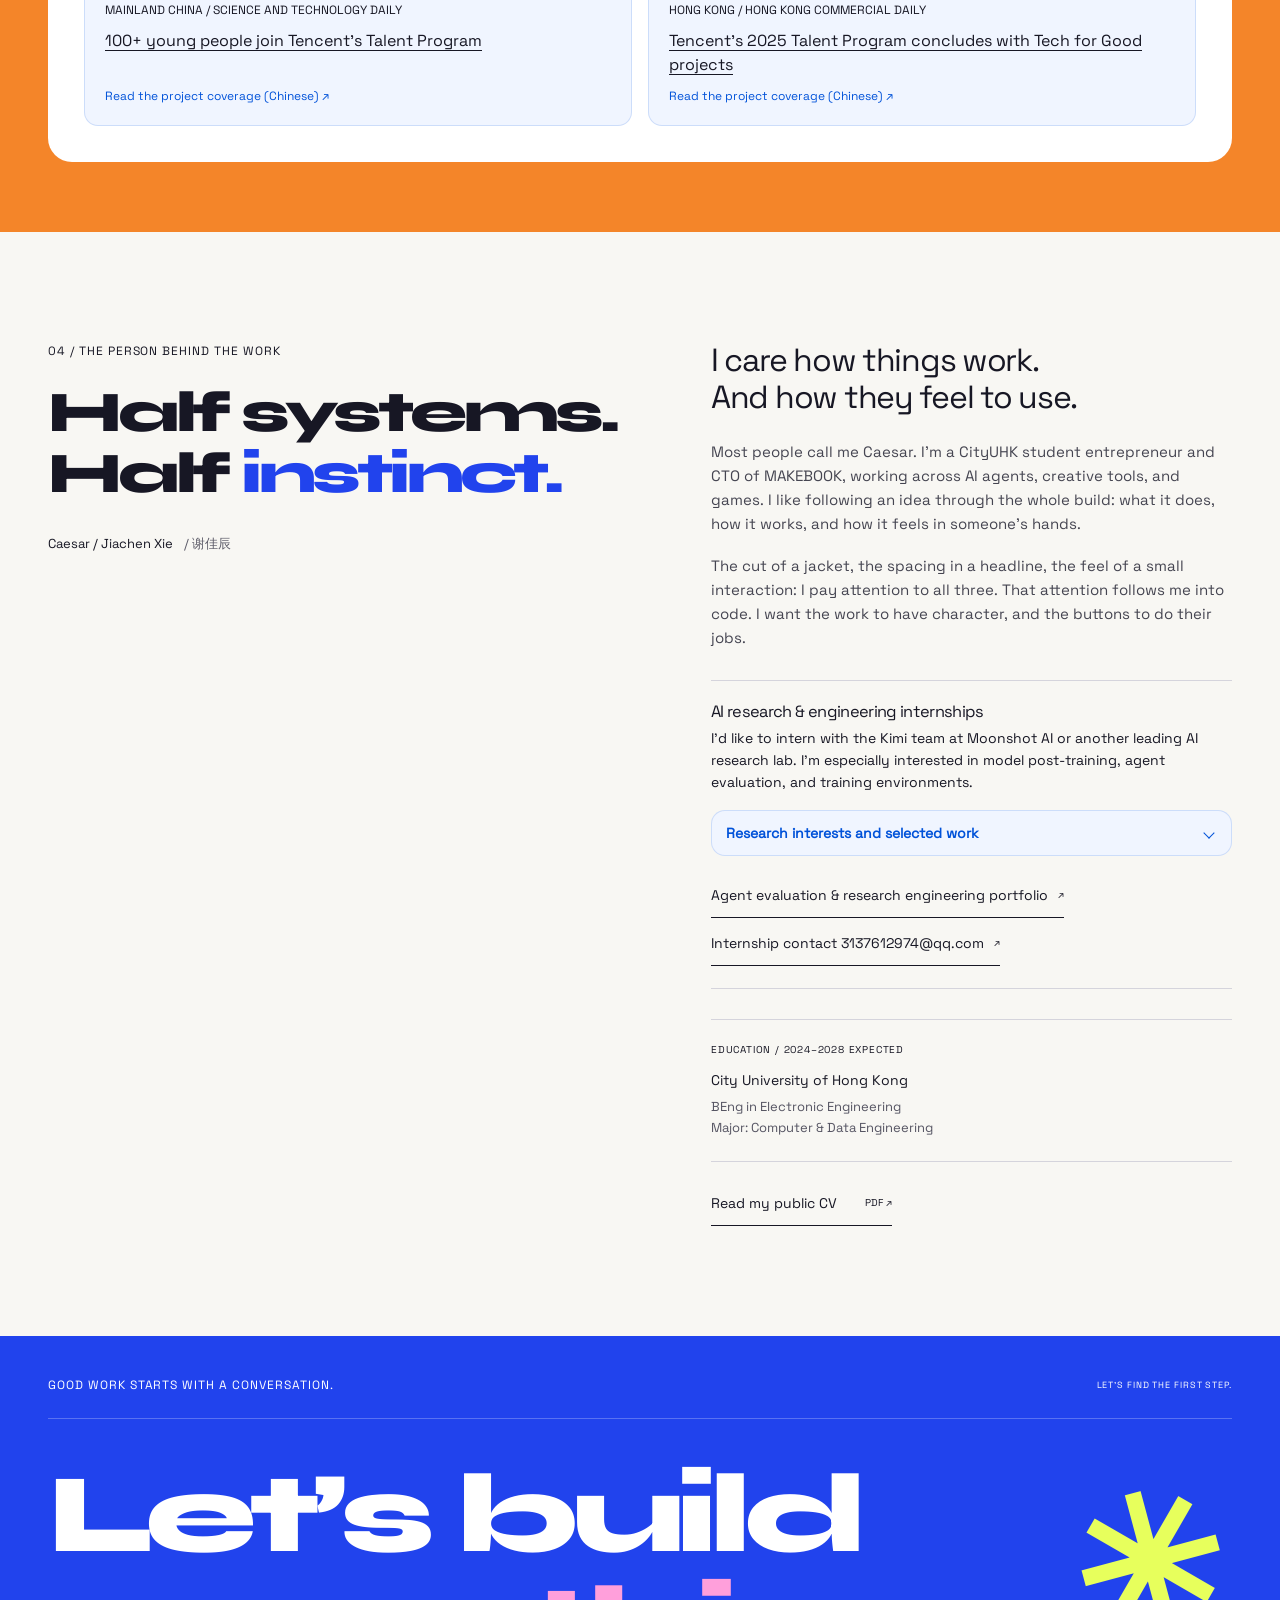
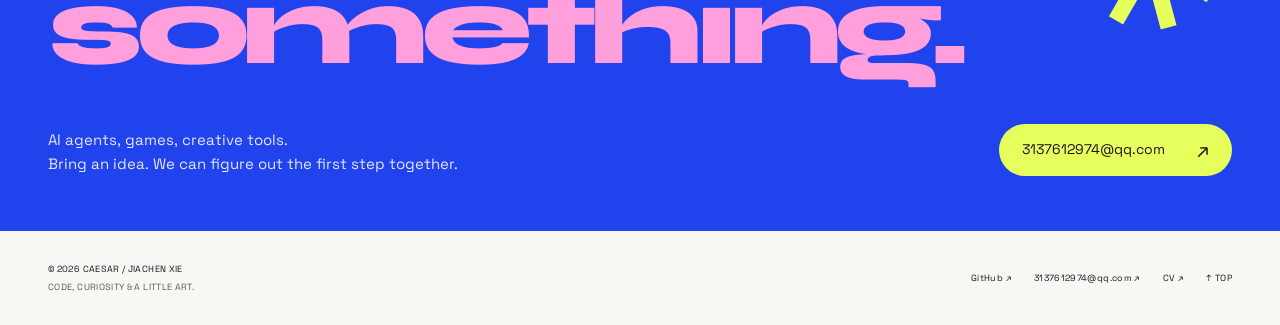
==== commit 1a62d748: "Clarify MAKEBOOK launch and AgentMED remediation work" ====
--- a/index.html
+++ b/index.html
@@ -54,7 +54,7 @@
   <link rel="preload" href="/assets/metal/caesar.png" as="image">
   <link rel="stylesheet" href="/style.css?v=agent-evaluation-1">
   <script src="/liquid-metal.js?v=mercury-2" defer></script>
-  <script src="/i18n.js?v=agent-evaluation-1" defer></script>
+  <script src="/i18n.js?v=makebook-live" defer></script>
   <script src="/script.js?v=contribution-deck-3" defer></script>
 </head>
 <body id="top">
@@ -117,17 +117,17 @@
           <h3 id="makebook-title"><img class="makebook-wordmark" src="/assets/brands/makebook-wordmark.svg" width="1000" height="219" alt="MAKEBOOK" loading="lazy"></h3>
           <p class="feature-lede" data-i18n="makebook.lede">Give good ideas<br>a way into production.</p>
           <p data-i18n="makebook.description">A platform for bringing physical products to market, with preorder tools to get three things in place before production: orders, prices, and funds.</p>
-          <p class="feature-role" data-i18n="makebook.role">I lead the full-stack and smart-contract engineering, connecting the product interface to the logic that handles orders and funds.</p>
+          <p class="feature-role" data-i18n="makebook.role">I led the full-stack and smart-contract engineering through launch, covering buyer orders, seller listings, operator review, and settlement.</p>
           <a class="button button-dark" href="https://makebook.xyz" data-i18n="makebook.visit">Visit MAKEBOOK <span aria-hidden="true">↗</span></a>
-          <div class="injective-lockup"><span data-i18n="makebook.building">BUILDING ON</span><a href="https://injective.com" aria-label="Injective"><img src="/assets/brands/injective-black.svg" width="180" height="42" alt="Injective" loading="lazy"></a><small data-i18n="makebook.stage">EVM testnet prototype</small></div>
-        </div>
-        <div class="feature-art" aria-hidden="true"><span class="feature-orbit"></span><div class="venture-card"><div class="venture-card-top"><span data-i18n="makebook.card.top">AN IDEA TAKING SHAPE</span><span>↗</span></div><img src="/assets/brands/makebook-mark.svg" width="1000" height="875" alt="" loading="lazy"><div class="venture-card-bottom"><span data-i18n="makebook.card.bottom">ORDERS.<br>PRICES.<br>MONEY.</span><span class="serial" data-i18n="makebook.card.serial">MB—001<br>WORK IN PROGRESS</span></div></div><span class="venture-sticker" data-i18n="makebook.sticker">FROM IDEA<br>TO OBJECT.</span></div>
+          <div class="injective-lockup"><span data-i18n="makebook.building">BUILDING ON</span><a href="https://injective.com" aria-label="Injective"><img src="/assets/brands/injective-black.svg" width="180" height="42" alt="Injective" loading="lazy"></a><small data-i18n="makebook.stage">Full application live · Injective EVM testnet</small></div>
+        </div>
+        <div class="feature-art" aria-hidden="true"><span class="feature-orbit"></span><div class="venture-card"><div class="venture-card-top"><span data-i18n="makebook.card.top">AN IDEA TAKING SHAPE</span><span>↗</span></div><img src="/assets/brands/makebook-mark.svg" width="1000" height="875" alt="" loading="lazy"><div class="venture-card-bottom"><span data-i18n="makebook.card.bottom">ORDERS.<br>PRICES.<br>MONEY.</span><span class="serial" data-i18n="makebook.card.serial">MB—001<br>APPLICATION LIVE</span></div></div><span class="venture-sticker" data-i18n="makebook.sticker">FROM IDEA<br>TO OBJECT.</span></div>
       </article>
 
       <div class="project-list">
         <a class="project-row reveal" href="https://github.com/er-s-an/section9"><span class="project-number">01</span><div class="project-title"><h3>Section9</h3><span data-i18n="project.evaluation">AGENT EVALUATION / INCIDENT RESPONSE</span></div><p data-i18n="section9.description">Paired single-agent and multi-agent incident response with business acceptance, latency, token usage, and independently checked evidence.</p><span class="project-arrow" aria-hidden="true">↗</span></a>
         <span class="case-study-link" data-i18n="section9.case"><a class="text-link" href="/en/work/section9/">Read Section9 case study <span aria-hidden="true">→</span></a></span>
-        <a class="project-row reveal" href="https://github.com/er-s-an/AgentMED0"><span class="project-number">02</span><div class="project-title"><h3>AgentMED</h3><span data-i18n="project.reliability">AI / RELIABILITY</span></div><p data-i18n="agentmed.description">A workflow for turning AI failures into verified repair candidates, with human review and clear checks before release.</p><span class="project-arrow" aria-hidden="true">↗</span></a>
+        <a class="project-row reveal" href="https://github.com/er-s-an/AgentMED0"><span class="project-number">02</span><div class="project-title"><h3>AgentMED</h3><span data-i18n="project.reliability">AI / RELIABILITY</span></div><p data-i18n="agentmed.description">Reproduces AI application failures, generates a patch, and runs independent tests. Exports the patch and test evidence for human release review.</p><span class="project-arrow" aria-hidden="true">↗</span></a>
         <a class="project-row reveal" href="https://github.com/er-s-an/AIX_blackbox"><span class="project-number">03</span><div class="project-title"><h3>BLACK BOX</h3><span data-i18n="project.payments">AGENTS / PAYMENTS</span></div><p data-i18n="blackbox.description">A recording and verification toolkit for agent payments, capturing intent, outcomes, and signed evidence.</p><span class="project-arrow" aria-hidden="true">↗</span></a>
         <a class="project-row reveal" href="https://github.com/er-s-an/kanshanOPENdoor"><span class="project-number">04</span><div class="project-title"><h3 data-i18n="kanshan.title">Kanshan Anywhere Door</h3><span data-i18n="project.games">AI / GAMES / CREATIVE TOOLS</span></div><p data-i18n="kanshan.description">An AI agent-native engine for building web games. In its showcase mystery, the final showdown takes place in a Zhihu-style comment thread.</p><span class="project-arrow" aria-hidden="true">↗</span></a>
         <span class="case-study-link" data-i18n="kanshan.case"><a class="text-link" href="/en/work/kanshan/">Read Kanshan case study <span aria-hidden="true">→</span></a></span>
